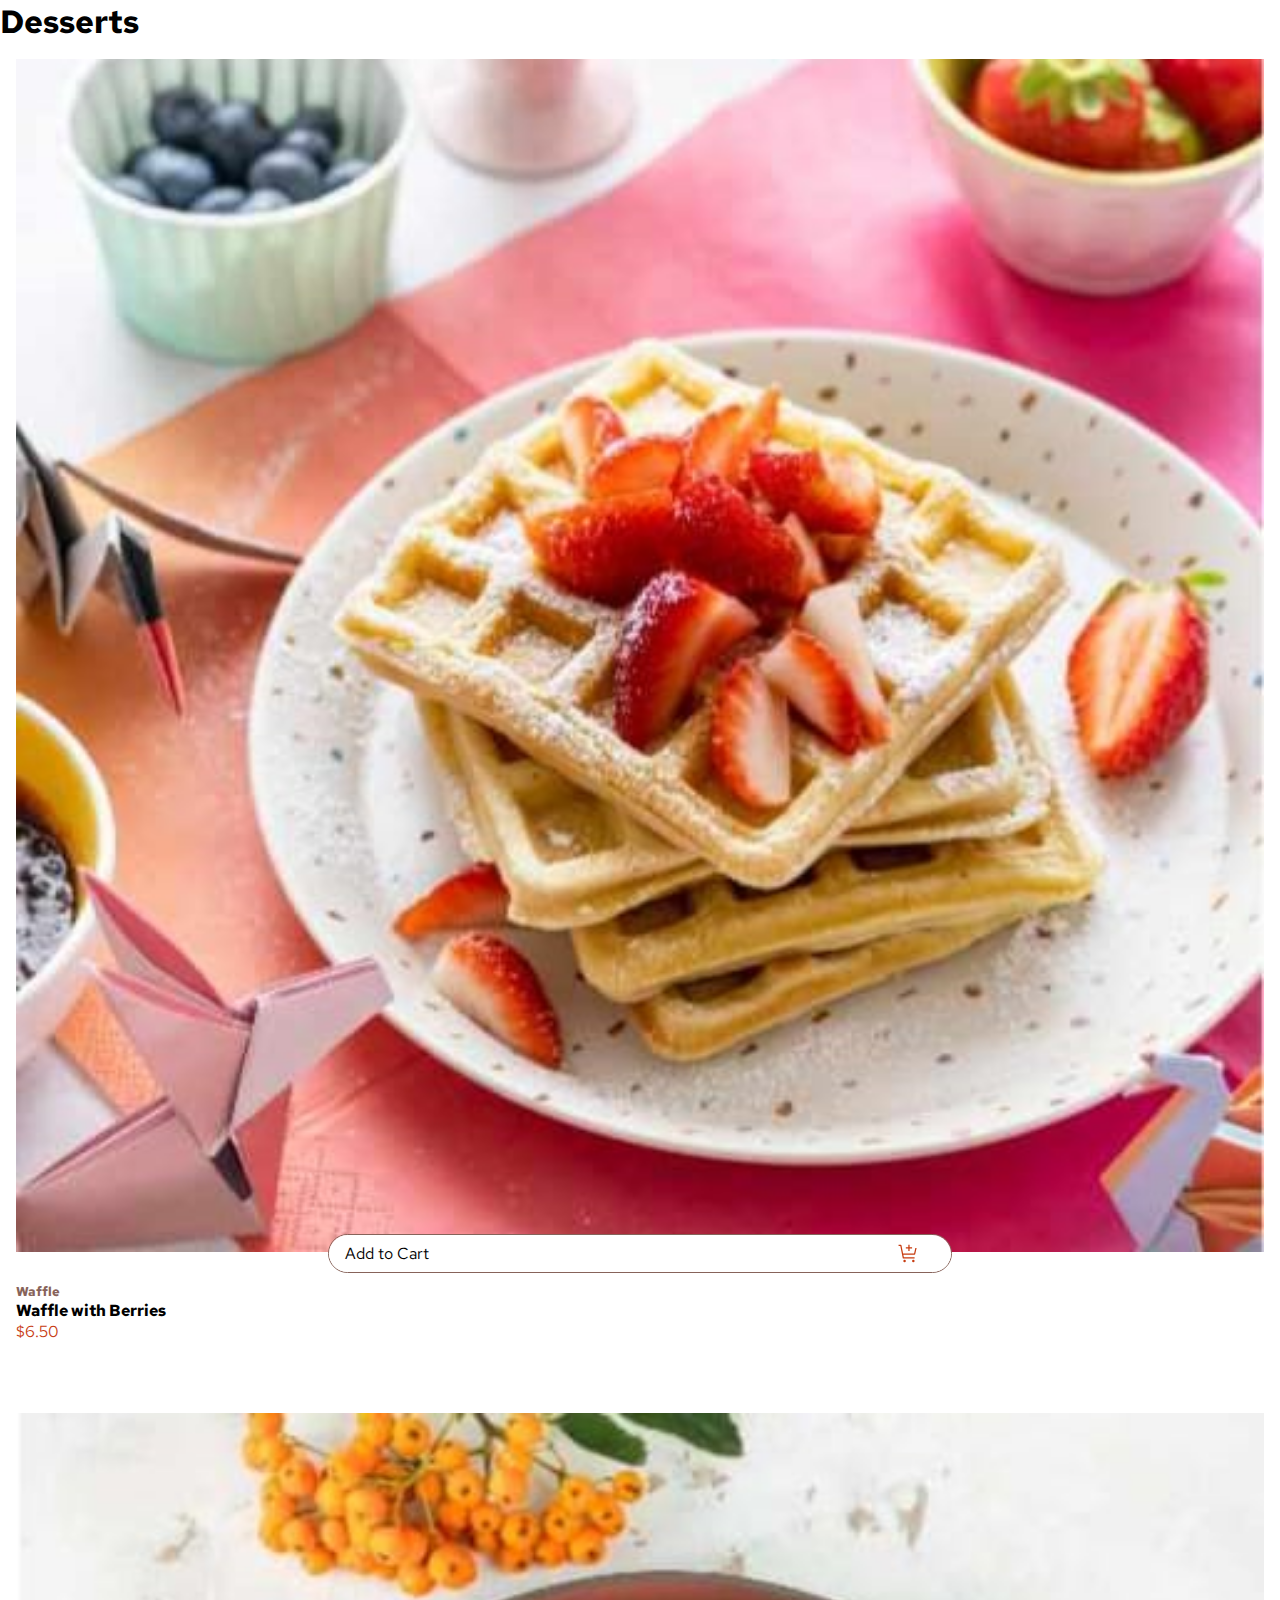
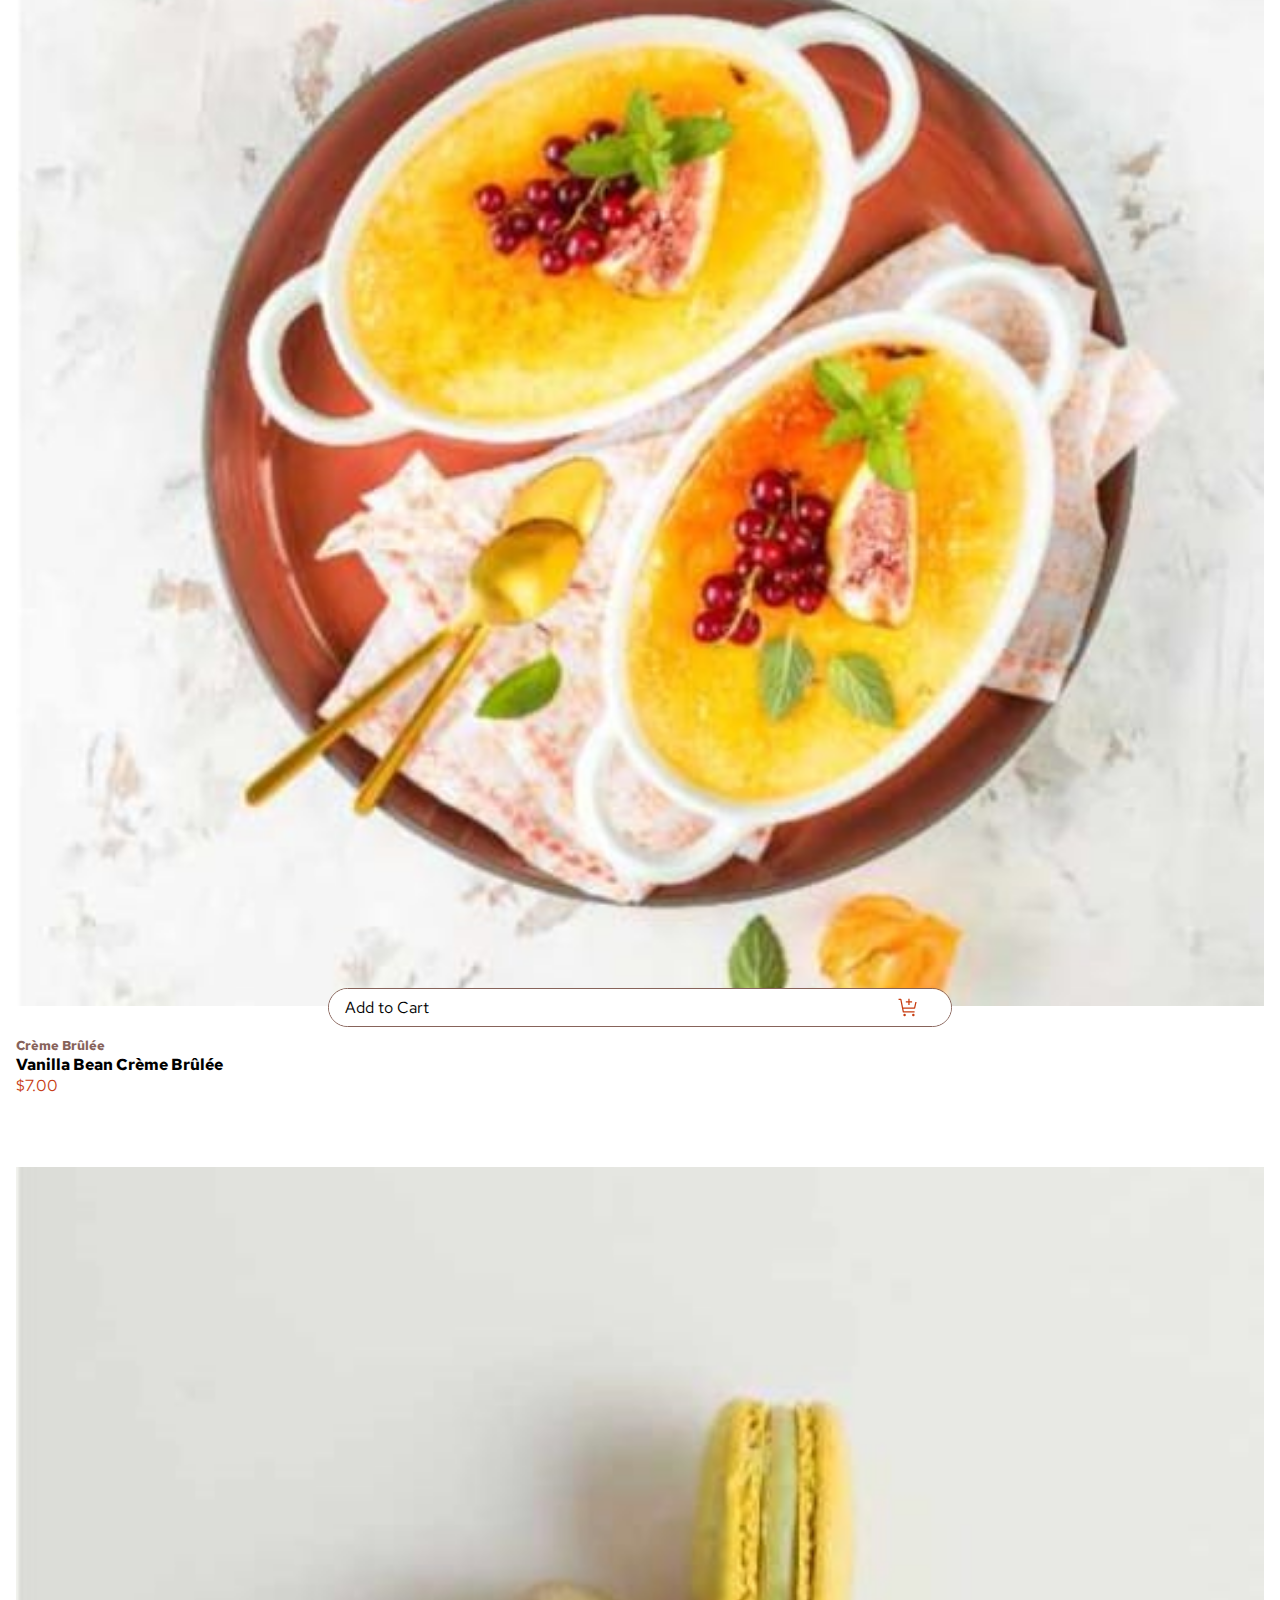
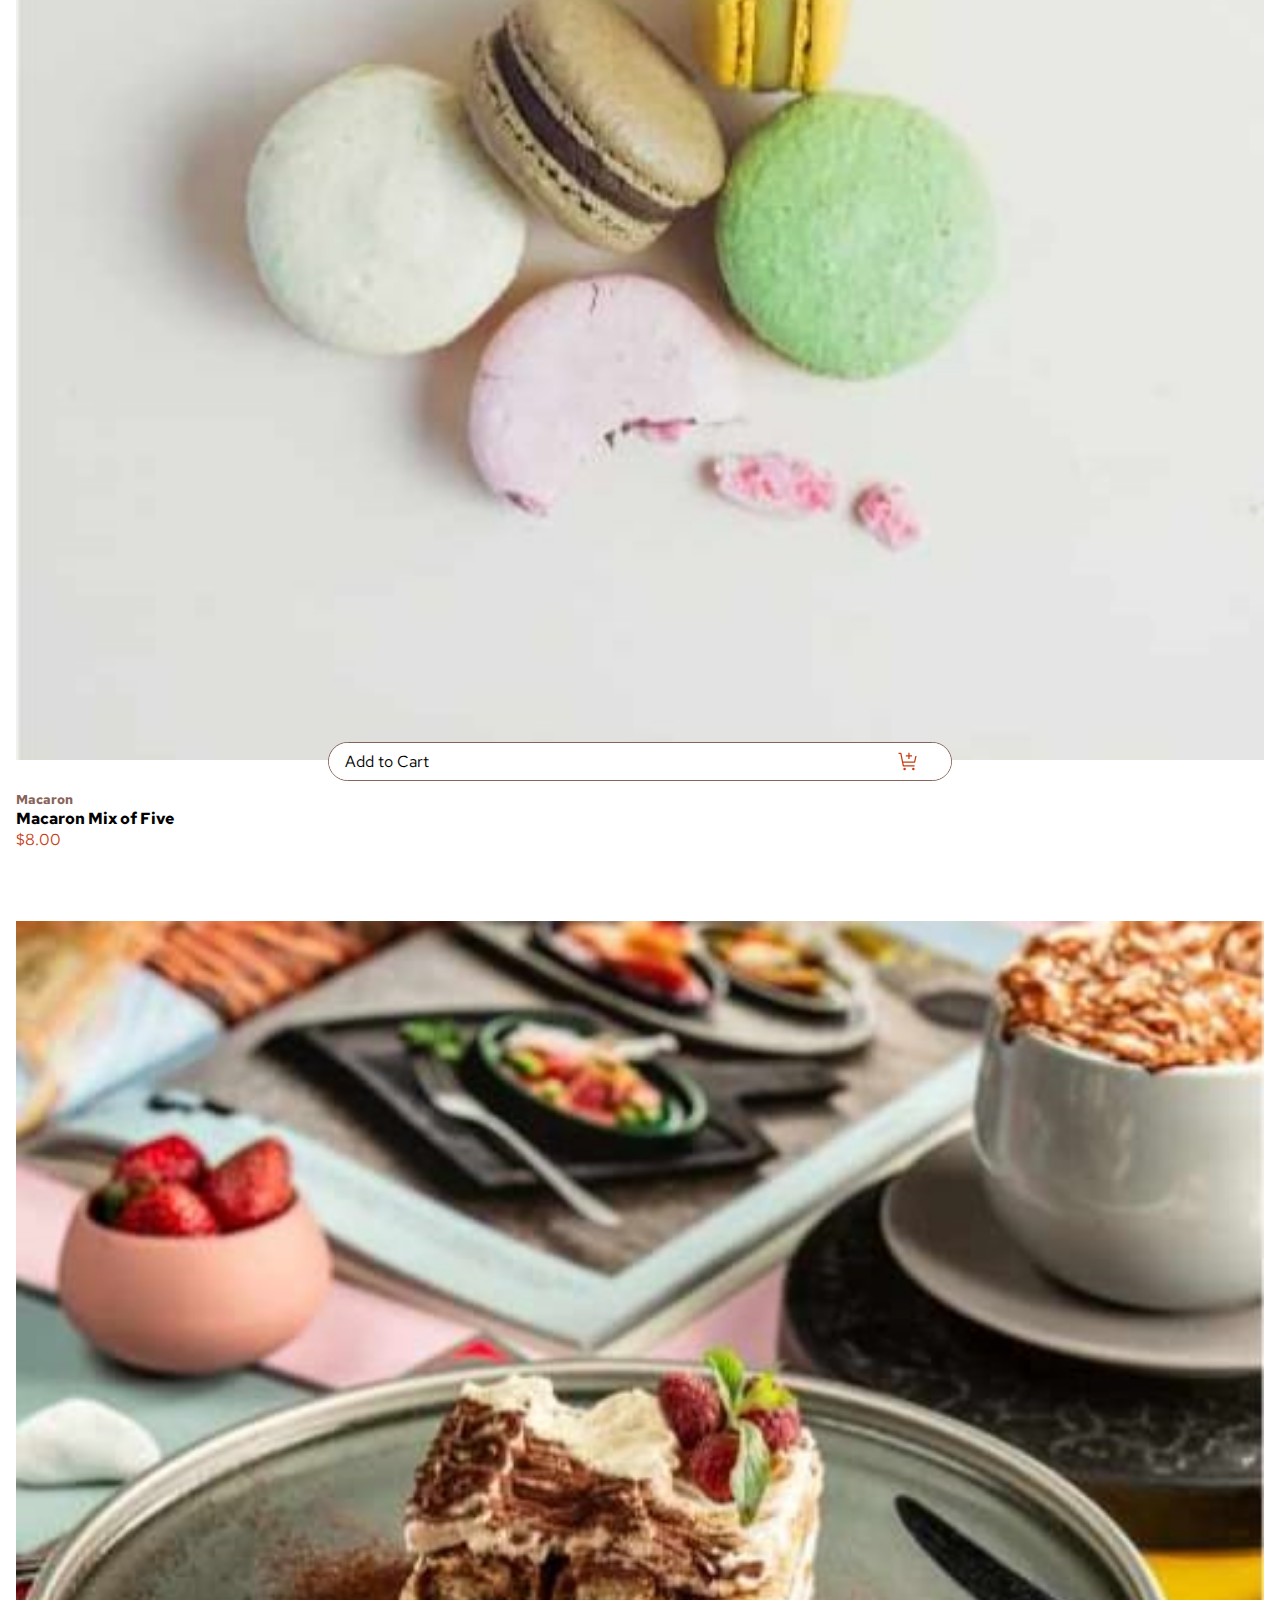
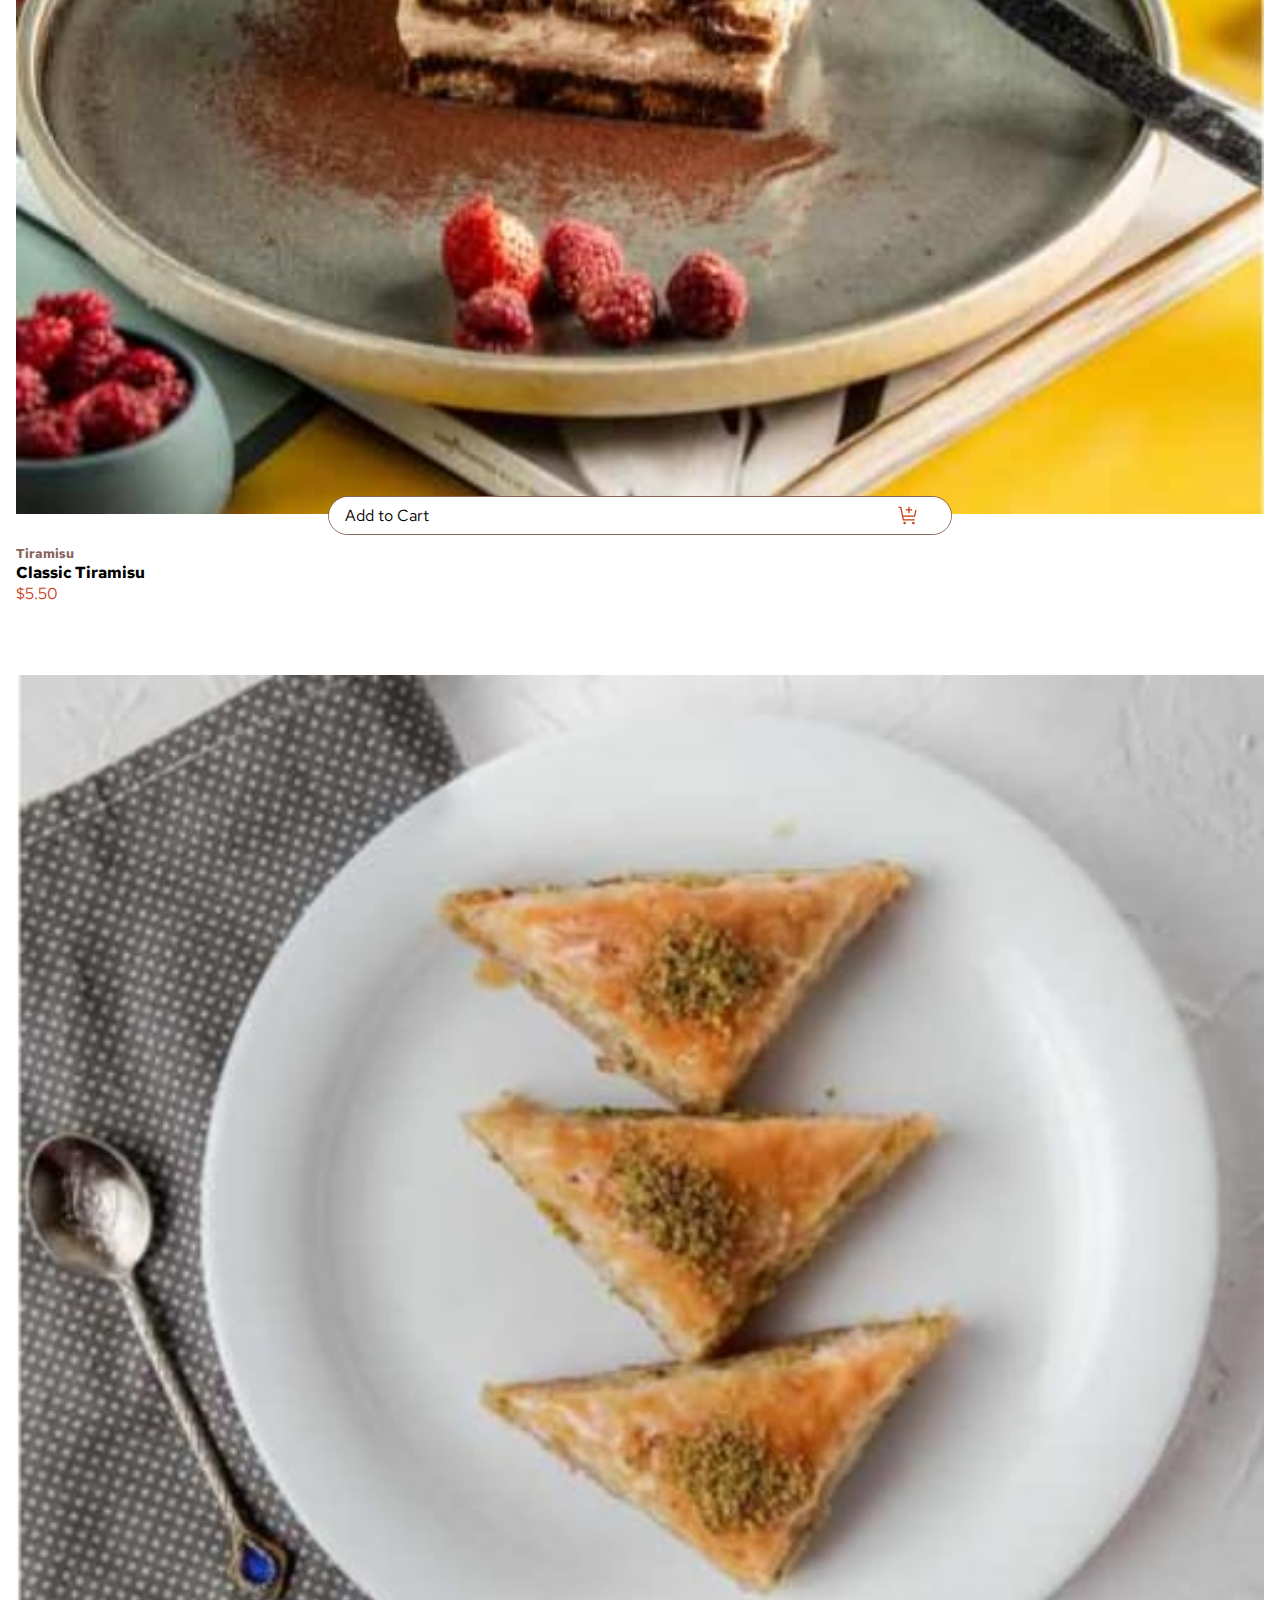
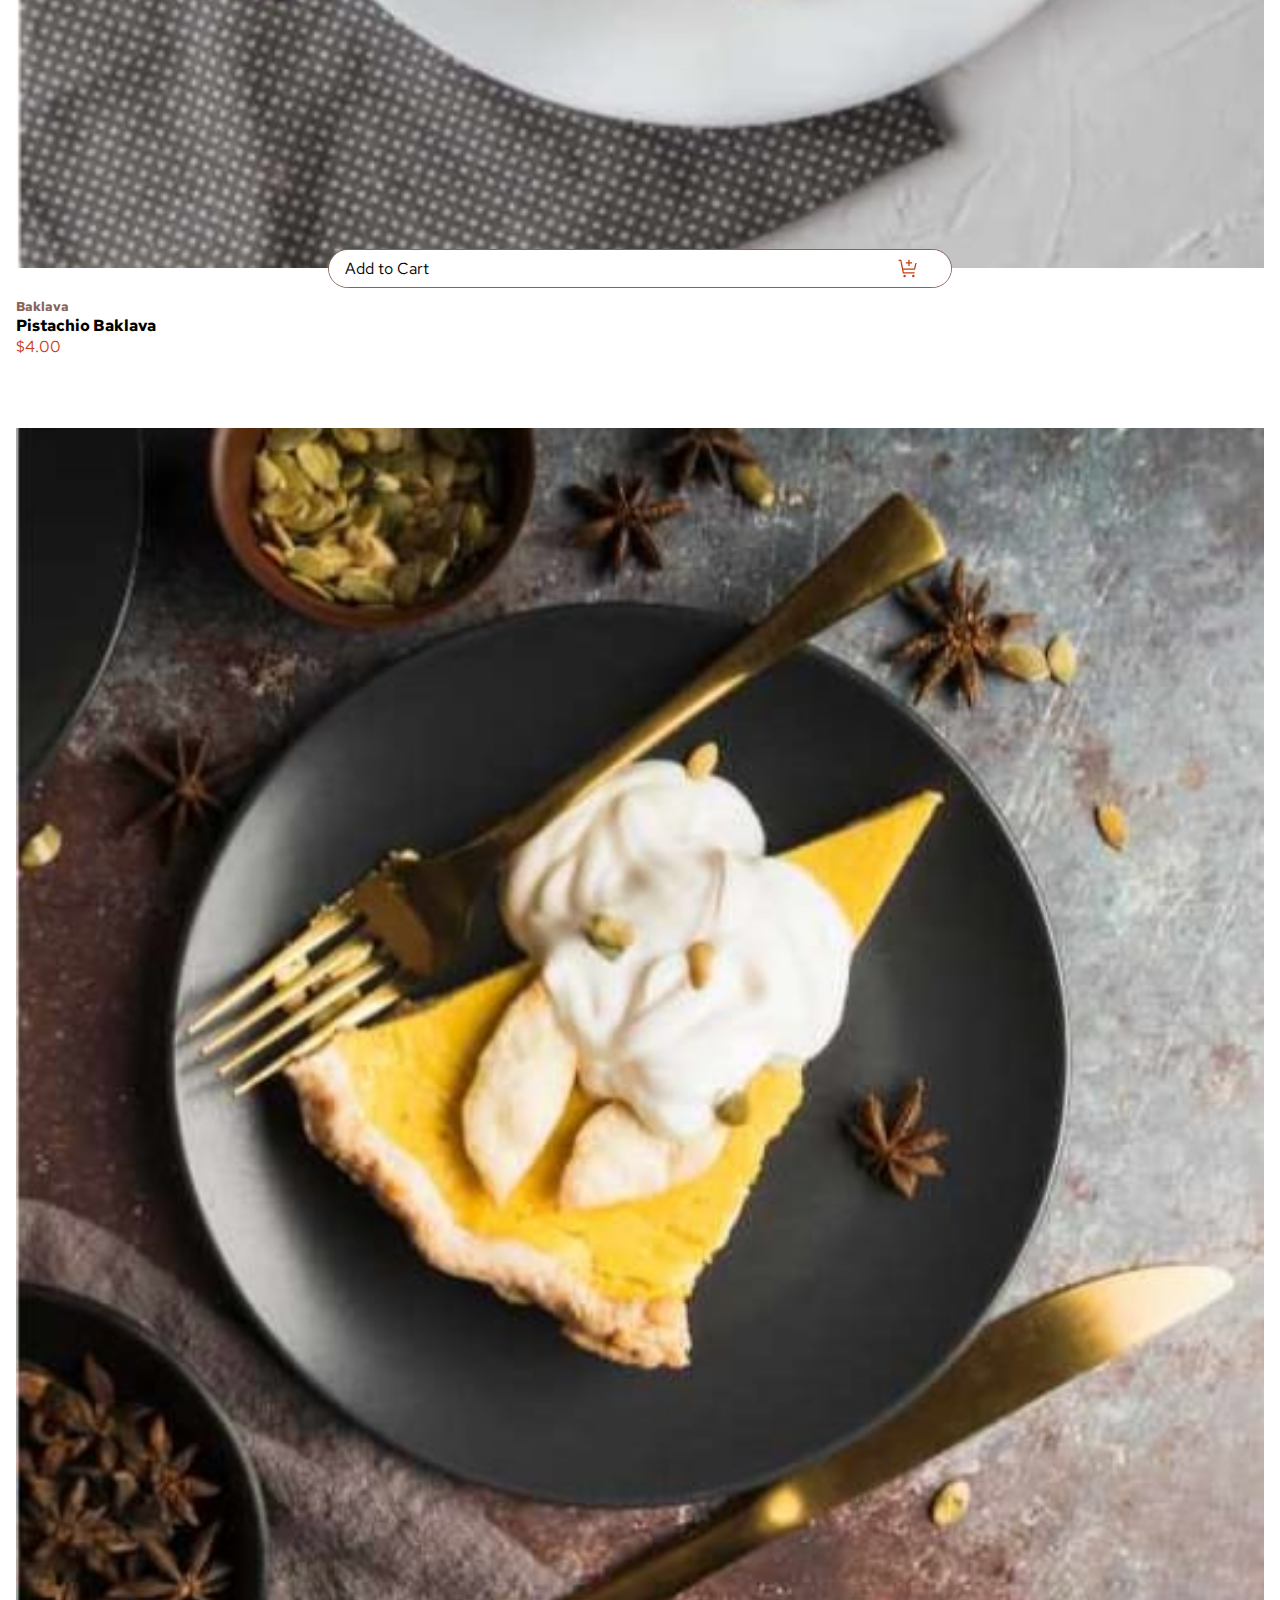
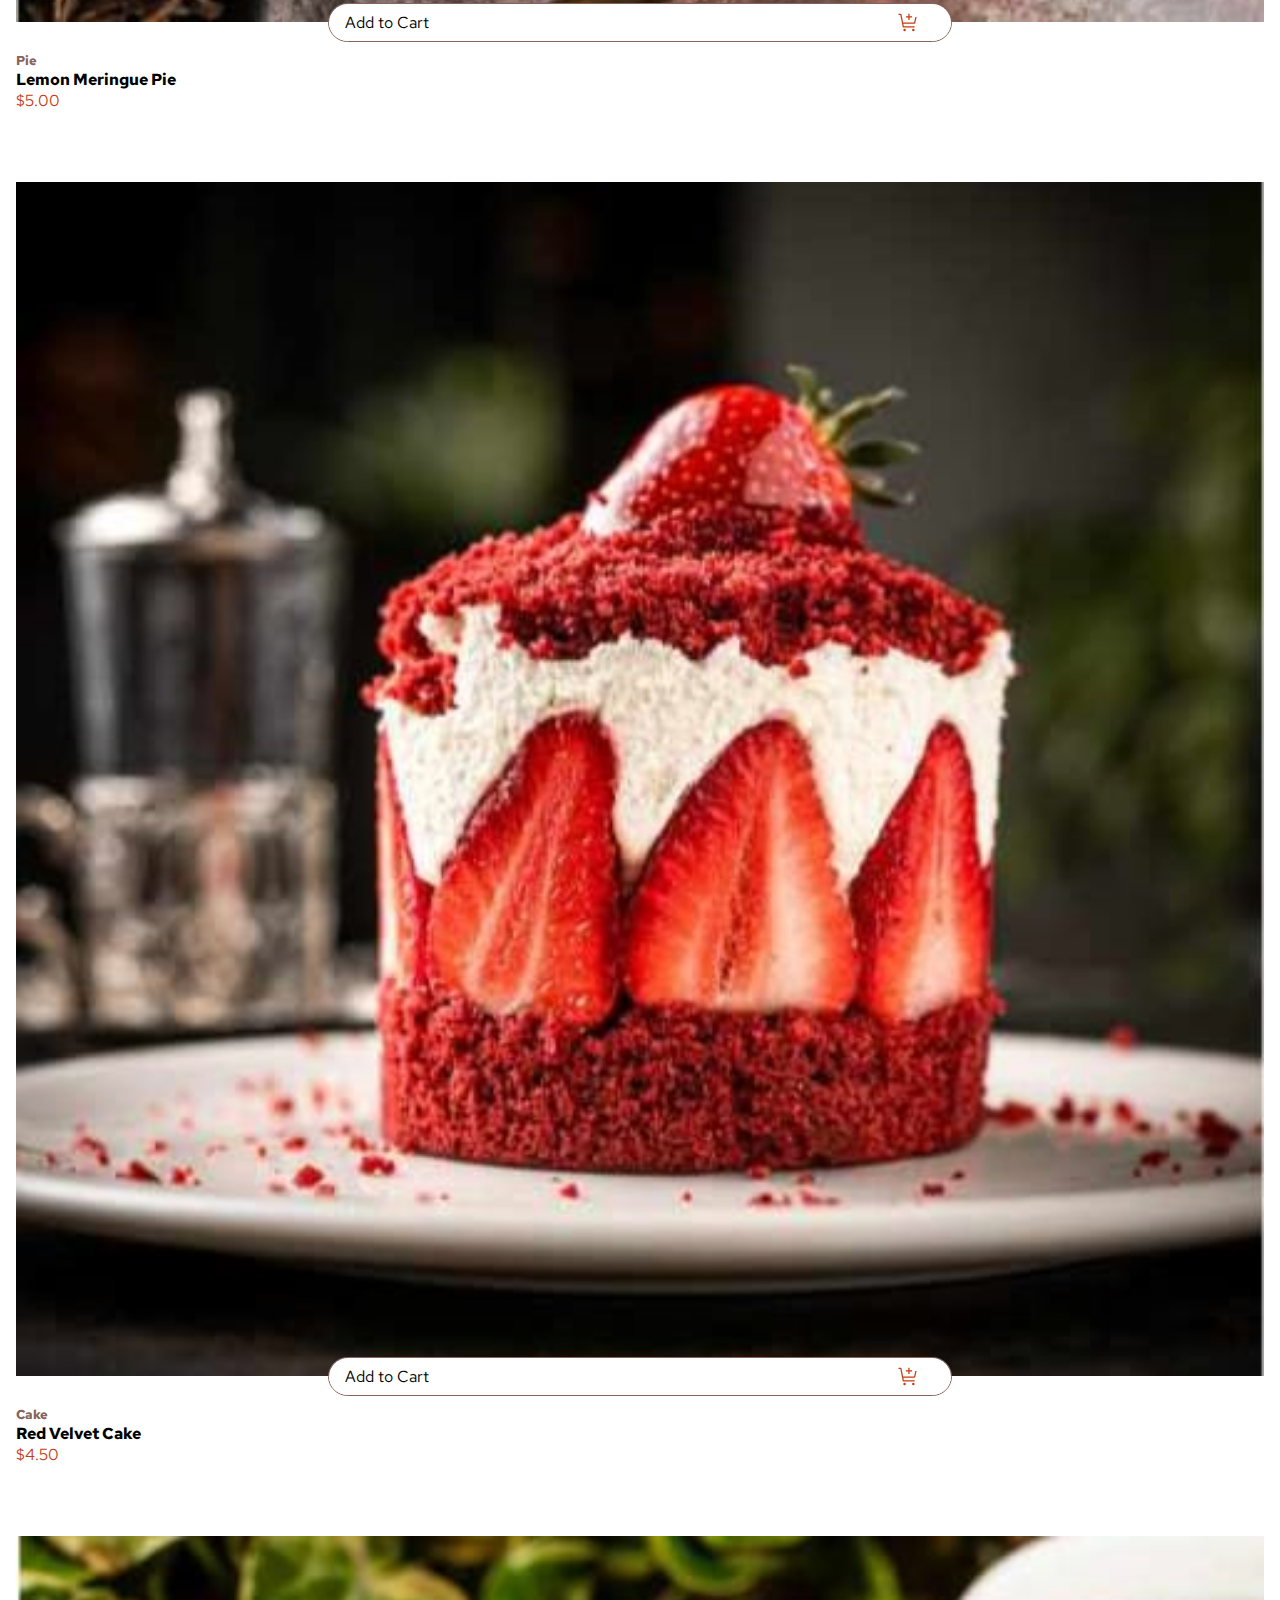
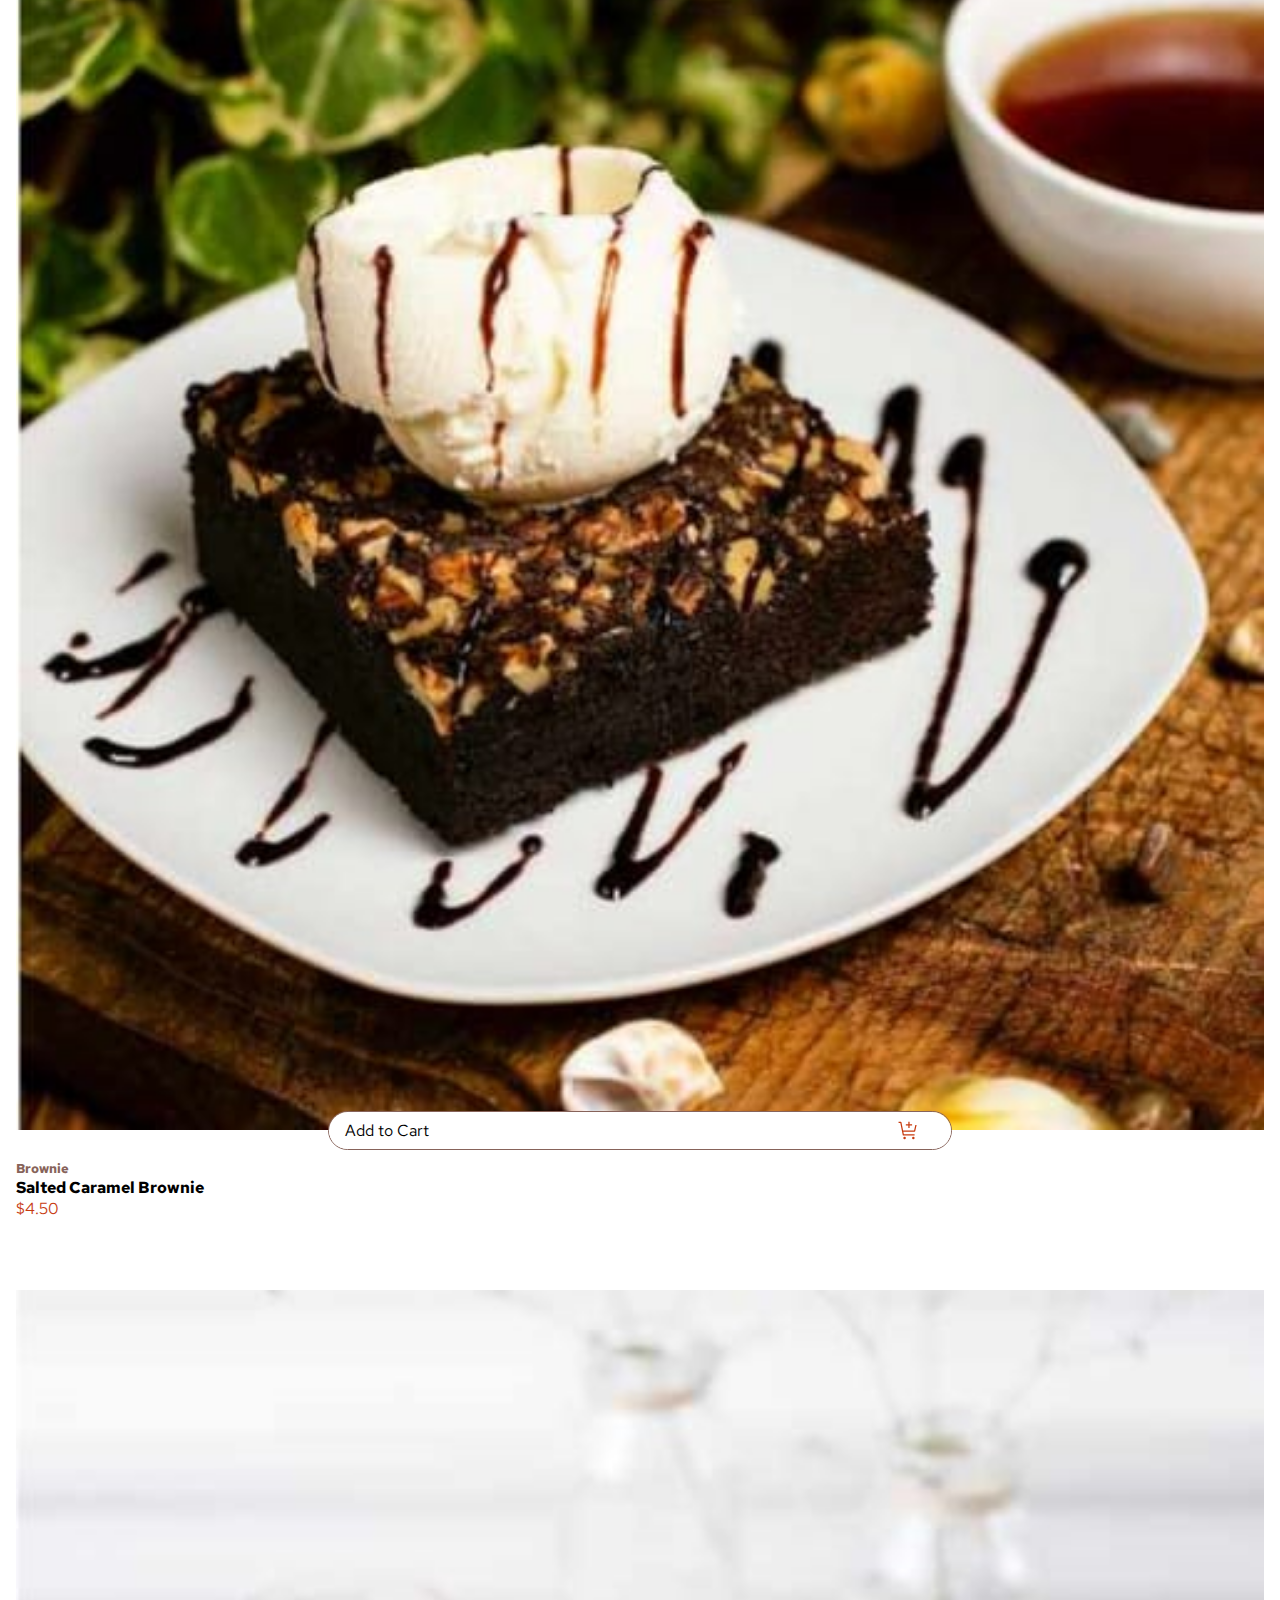
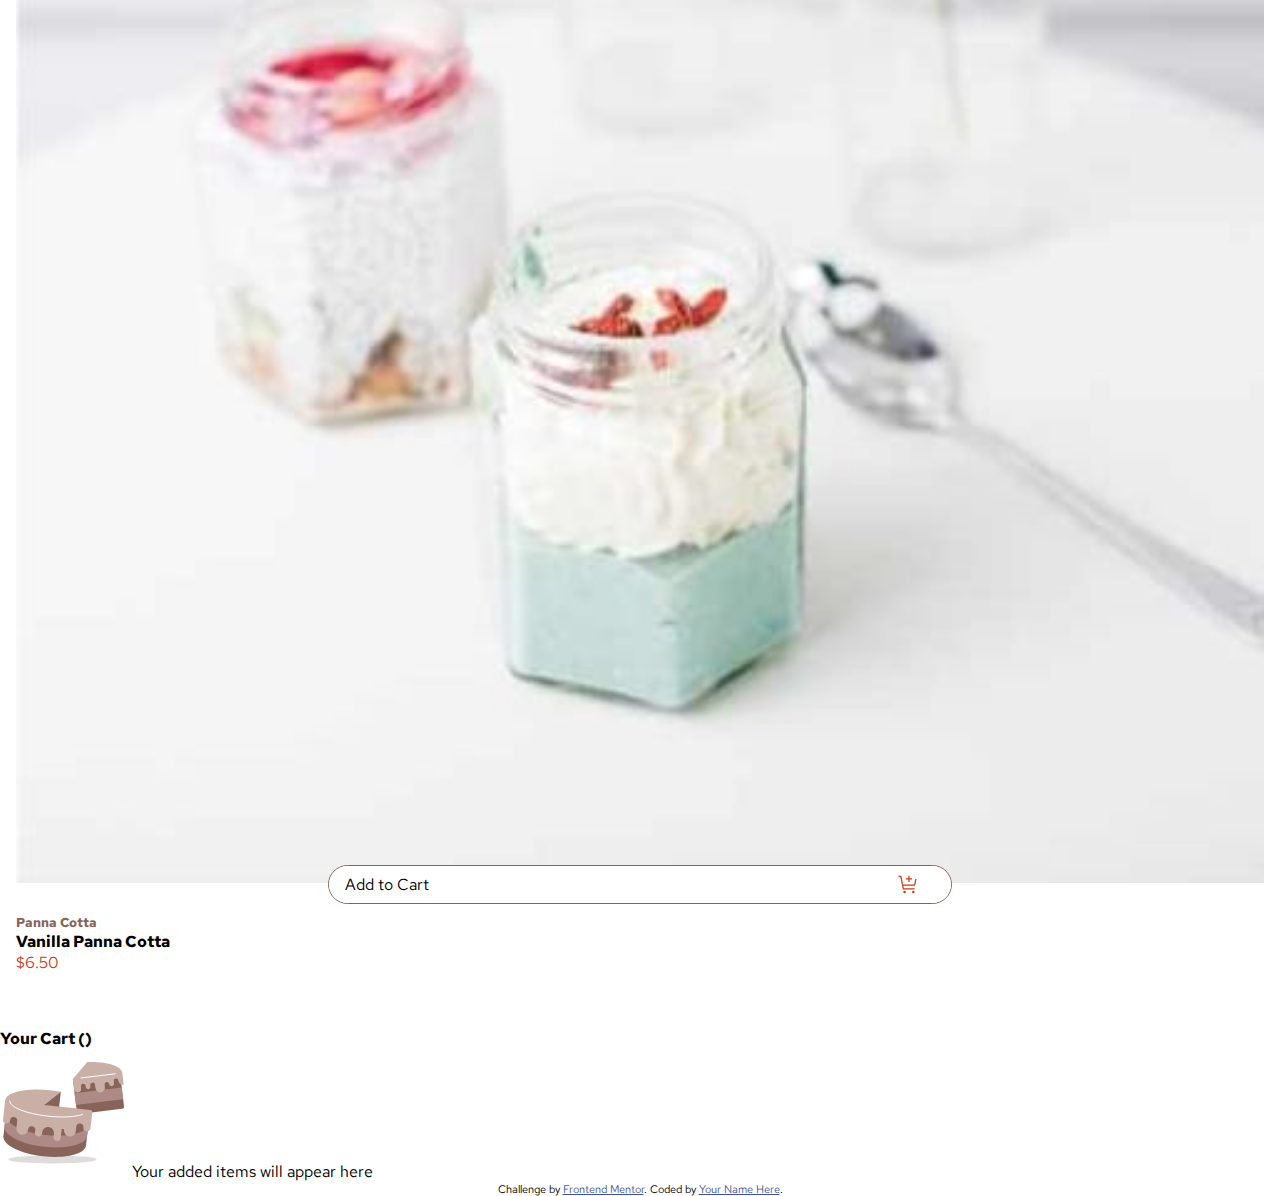
==== index.html @ 51b57d18 "rough mobile design done" ====
<!DOCTYPE html>
<html lang="en">

<head>
  <meta charset="UTF-8">
  <meta name="viewport" content="width=device-width, initial-scale=1.0">
  <!-- displays site properly based on user's device -->

  <link rel="icon" type="image/png" sizes="32x32" href="./assets/images/favicon-32x32.png">

  <title>Frontend Mentor | Product list with cart</title>

  <!-- Feel free to remove these styles or customise in your own stylesheet 👍 -->
  <link rel="stylesheet" href="style.css">
  <style>
    .attribution {
      font-size: 11px;
      text-align: center;
    }

    .attribution a {
      color: hsl(228, 45%, 44%);
    }
  </style>
</head>

<body>
  <h1>
    Desserts
  </h1>
  <main>
    <div id="dessert-menu">
    </div>
    <div id="cart-area">
      <h4 id="cart-summary">
        Your Cart (<span class="quantity"><!-- Quantity --></span>)
      </h4>
      <div class="added-items">
        <img src="./assets/images/illustration-empty-cart.svg"/>
        Your added items will appear here
      </div>  
    </div>
  </main>

  <div class="attribution">
    Challenge by <a href="https://www.frontendmentor.io?ref=challenge">Frontend Mentor</a>.
    Coded by <a href="#">Your Name Here</a>.
  </div>
</body>

<script>
  var desserts;
  initialize();

  const incrementCount = (dessert)=> {
    dessert.count += 1;
    console.log('incrementing' + dessert.name + 'to ' + dessert.count);
    if(dessert.count == 1) {
      dessert.node.button_empty.style.display = 'none';
      dessert.node.button_nonempty.style.display = 'flex';
      dessert.node.photo.style.border = 'solid 1px hsl(14, 86%, 42%)';
      console.log('switch buttons');
    }
    dessert.num.innerText = '' + dessert.count;
  }
  const decrementCount = (dessert)=> {
    dessert.count -= 1;
    console.log('incrementing' + dessert.name + 'to ' + dessert.count);
    if(dessert.count == 0) {
      dessert.node.button_empty.style.display = 'flex';
      dessert.node.button_nonempty.style.display = 'none';
      dessert.node.photo.style.border = 'none';
      console.log('switch buttons');
    }
    dessert.num.innerText = '' + dessert.count;
  }

  const buttonWhenEmpty = (dessert) => {
    const box = document.createElement('div');
    box.classList.add('button-empty-container')
    let icon = document.createElement('img');
    icon.classList.add('empty-icon');
    icon.src = './assets/images/icon-add-to-cart.svg';
    icon.addEventListener('click', (e)=> { incrementCount(dessert)});
    box.appendChild(document.createTextNode('Add to Cart'));
    box.appendChild(icon);
    return box;
  }
  const buttonWhenNotEmpty = (dessert) => {
    const box = document.createElement('div');
    box.classList.add('button-nonempty-container')
    let icon = document.createElement('img');
    icon.src = './assets/images/icon-increment-quantity.svg';
    icon.classList.add('increment-icon');
    icon.addEventListener('click', (e)=> { incrementCount(dessert)});
    box.appendChild(icon);

    let num = document.createElement('span');     
    num.classList.add('count-num');
    num.appendChild(document.createTextNode('' + dessert.count));
    box.appendChild(num);
    dessert.num = num; //I am not sure if I want to do this way for updating the count

    let icon2 = document.createElement('img');
    icon2.src = './assets/images/icon-decrement-quantity.svg';
    icon2.classList.add('decrement-icon');
    icon2.addEventListener('click', (e)=> { decrementCount(dessert)});
    box.appendChild(icon2);
    return box;
  }

  // const handleAddButton = (dessert) => {
  //   const button = dessert.button;
  //   if(dessert.count == 0) {
  //     button.classList.add('add-to-cart');
  //     let icon = document.createElement('img');
  //     icon.classList.add('empty-icon');
  //     icon.src = './assets/images/icon-add-to-cart.svg';
  //     icon.addEventListener('click', (e)=> { incrementCount(dessert)});
  //     button.appendChild(document.createTextNode('Add to Cart'));
  //     button.appendChild(icon);
  //   } else {
  //     button.classList.add('update-cart');
  //     let icon = document.createElement('img');
  //     icon.src = './assets/images/icon-increment-quantity.svg';
  //     icon.classList.add('increment-icon');
  //     icon.addEventListener('click', (e)=> { incrementCount(dessert)});
  //     button.appendChild(icon);

  //     let num = document.createElement('span');     
  //     num.classList.add('count-num');
  //     num.appendChild(document.createTextNode('' + dessert.count));
  //     button.appendChild(num);

  //     let icon2 = document.createElement('img');
  //     icon2.src = './assets/images/icon-decrement-quantity.svg';
  //     icon2.classList.add('decrement-icon');
  //     icon2.addEventListener('click', (e)=> { decrementCount(dessert)});
  //     button.appendChild(icon2);
  //   }
  //   return button;
  // }

  async function initialize() {
    desserts = await getData();
    console.log(desserts);
    for(let dessert of desserts) {
      dessert.count = 0;
    }
    let main = document.getElementById('dessert-menu');
    for(let dessert of desserts) {
      let item = document.createElement('div');
      item.classList.add('dessert-item');
      //add photo
      let photo = document.createElement('div');
      photo.classList.add('dessert-photo');
      let img = document.createElement('img');
      //add thumb nail photo based on the screen size
      if(window.innerWidth <= 450) img.src = dessert.image.mobile;
      else if(window.innerWidth < 1024) img.src = dessert.image.tablet;
      else img.src = dessert.image.desktop;
      photo.appendChild(img);
      item.appendChild(photo);

      //add category
      let category = document.createElement('h3');
      category.classList.add('dessert-category');
      category.appendChild(document.createTextNode(dessert.category));
      item.appendChild(category);
      //add name 
      let name = document.createElement('h2');
      name.appendChild(document.createTextNode(dessert.name));
      name.classList.add('dessert-name');
      item.appendChild(name);
      //add price
      let price = document.createElement('div');
      price.classList.add('dessert-price');
      price.appendChild(document.createTextNode('$' + parseFloat(dessert.price).toFixed(2)));
      item.appendChild(price);
      //add button
      // let add = document.createElement('div');
      // add.classList.add('add-to-cart');
      // let icon = document.createElement('img');
      // icon.src = './assets/images/icon-add-to-cart.svg';
      // add.appendChild(icon);
      // add.addEventListener('click', (e)=> {
      //   //get the name of the dessert
      //   console.log('onclick listener: ', e);
      //     const parent = e.srcElement.parentNode;
      //     if (parent) {
      //       const children = Array.from(parent.children);
      //       children.forEach(elm => {
      //         for (const className of elm.classList) {
      //           if(className == 'dessert-name') {
      //             console.log(elm);
      //           }
      //         }              
      //         });
      //     }
      //   });

      // add.appendChild(document.createTextNode('Add to Cart'));
      
      let box = document.createElement('div');
      box.classList.add('cart-updator');
      let button1 = buttonWhenEmpty(dessert);
      let button2 = buttonWhenNotEmpty(dessert);
      button1.style.display = 'flex';
      button2.style.display = 'none';
      box.appendChild(button1);
      box.appendChild(button2);
      item.appendChild(box);

      main.appendChild(item);
      //add DOM elements to facilitate visual update
      dessert.node = { button_empty: button1, button_nonempty: button2, box: box, photo: img};
    }
  }

  async function getData() {
    const res = await fetch('./data.json');
    const data = await res.json();

    return data;
  }
</script>

</html>
---- style.css ----
@font-face {
    font-family: RedHatText;
    src: url("./assets/fonts/RedHatText-VariableFont_wght.ttf");
}

@font-face {
    font-family: RedHatTextItalic;
    src: url("./assets/fonts/RedHatText-Italic-VariableFont_wght.ttf");
}

:root {
    box-sizing: border-box;
    font-size: 16px;
}

*,
::before,
::after {
    box-sizing: inherit;
    margin: 0;
    padding: 0;
}

body {
    font-family: RedHatText;
}

main {
    display: flex;
    flex-direction: column;
}

#dessert-menu {
    flex: 1;
}
#cart-area {
    flex: 1;
}
.dessert-item {
    padding: 1em;
}
.dessert-name {
    font-size: 1em; 
}
.dessert-category {
    margin-top: 2em;
    font-size: 0.8em;
    color: hsl(12, 20%, 44%); 
}
.dessert-price {
    color: hsl(14, 86%, 42%);
    font-size: 1em;
}

.dessert-photo img {
    width: 100%;
}
.cart-updator {
    width: 50%;
    margin: auto;
    position: relative;
    text-align: center;
    border: solid 1px hsl(12, 20%, 44%);
    border-radius: 1.25em;
    top: -6.75em;
    overflow: hidden
}
.button-empty-container, .button-nonempty-container {
    width: 100%;
    padding: 0.5em 1em;
    display: flex;
    justify-content: space-between;
}
.button-empty-container {
    background-color: white;
}
.button-empty-container img {
    vertical-align: middle;
    padding-right: 1em;
}
.button-nonempty-container {
    background-color: hsl(14, 86%, 42%);
}
.button-nonempty-container img {
    vertical-align: middle;
    padding-right: 1em;
}
.count-num {
    color: white;
}
/* .add-to-cart {
    width: 50%;
    margin: auto;
    position: relative;
    text-align: center;
    padding: 0.5em 1em;
    border: solid 1px hsl(12, 20%, 44%);
    border-radius: 1.25em;
    top: -6.75em;
}
.add-to-cart img {
    vertical-align: middle;
    padding-right: 1em;
} */

.update-cart {
    color: white;
    width: 50%;
    margin: auto;
    position: relative;
    text-align: center;
    padding: 0.5em 1em;
    border: solid 1px hsl(12, 20%, 44%);
    border-radius: 1.25em;
    top: -6.75em;
    background-color: hsl(14, 86%, 42%);
}
.update-cart img {
    vertical-align: middle;
    padding-right: 1em;
    width: 1em;
    height: 1em;
}

.cart-area {
    align-self: center;
}
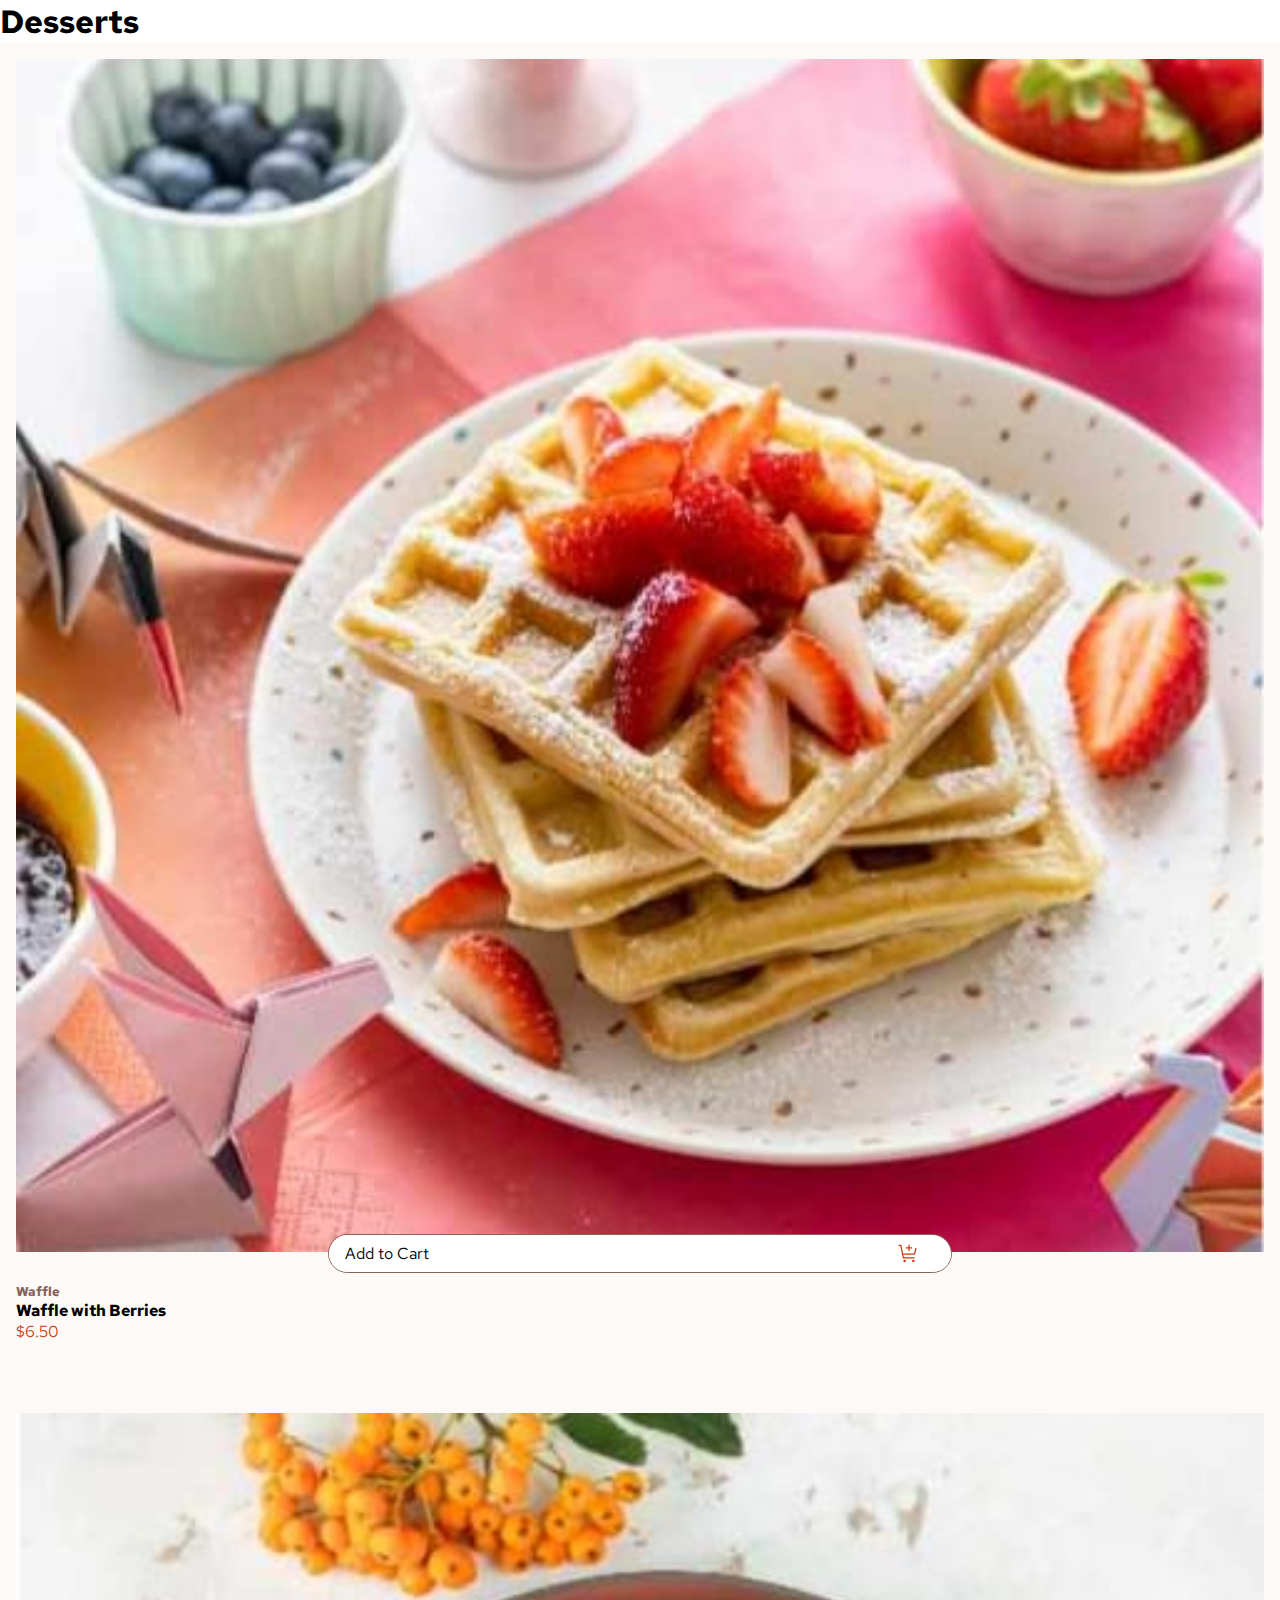
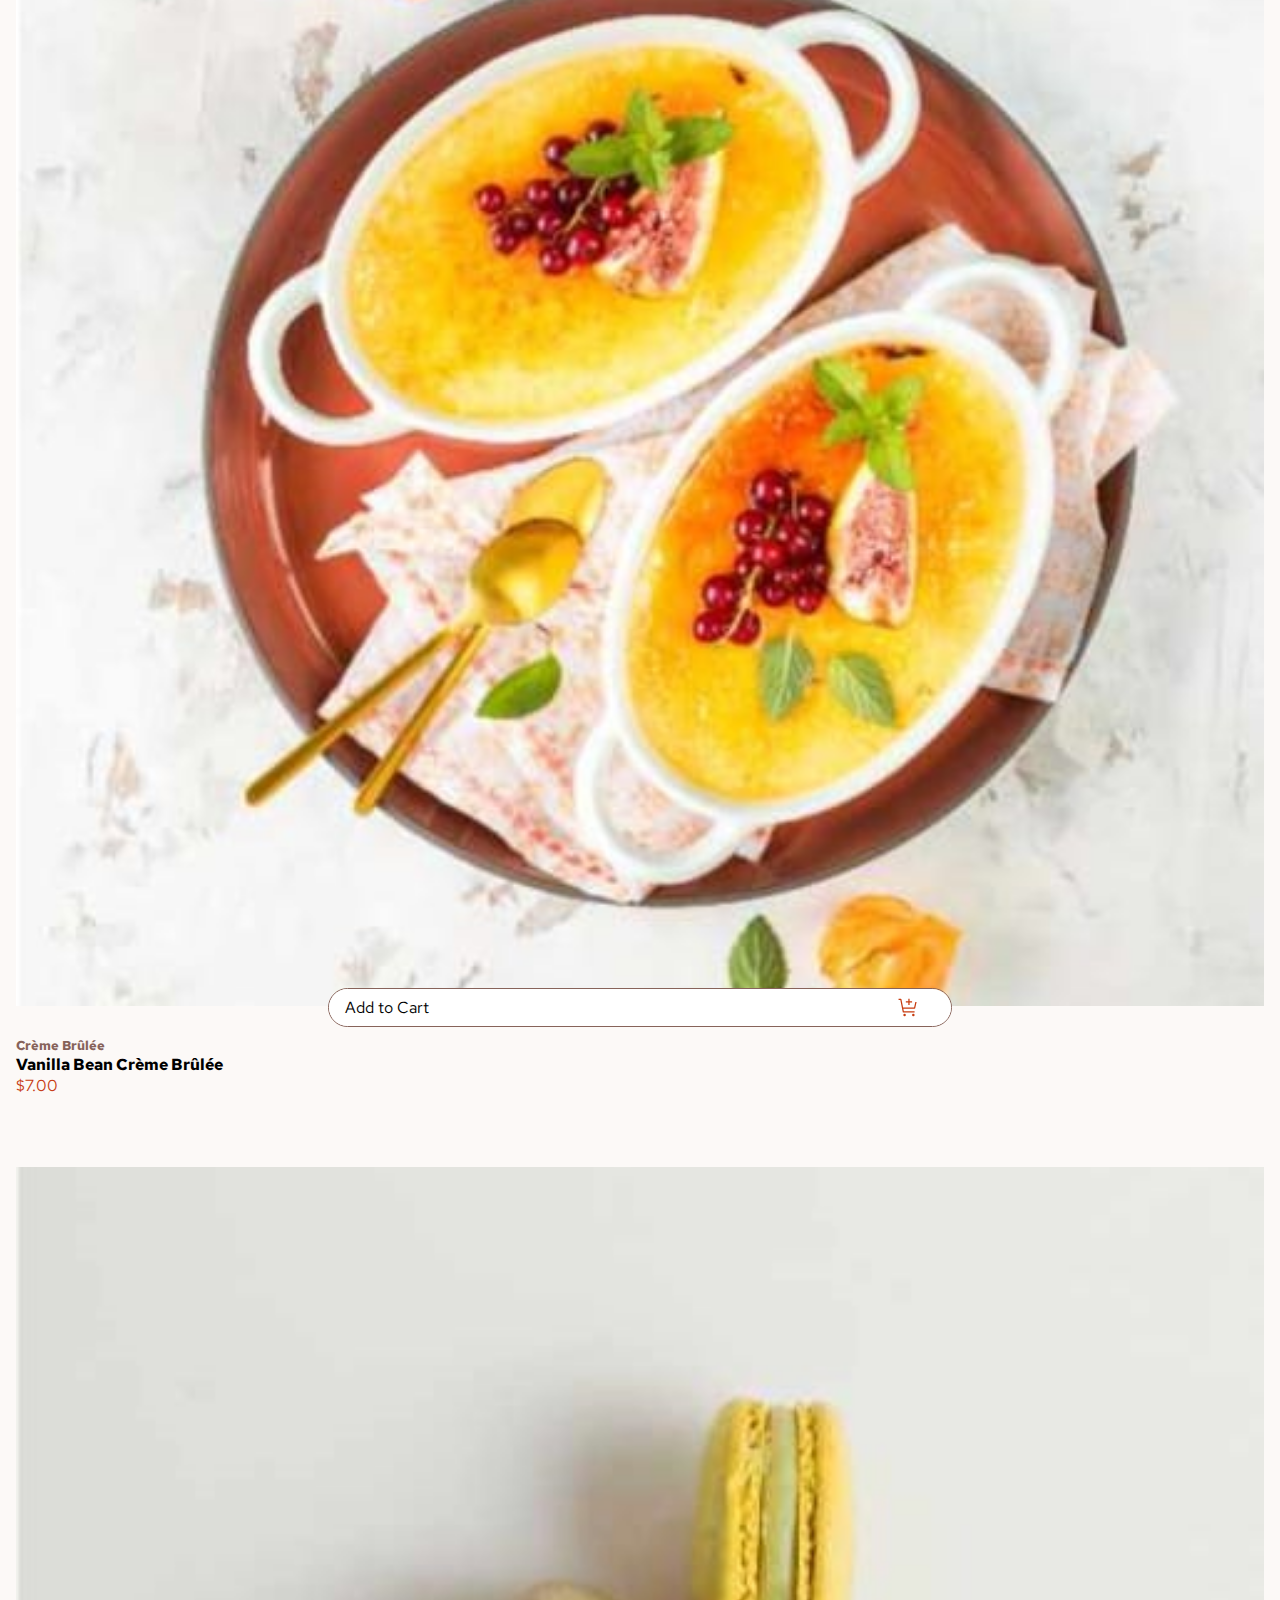
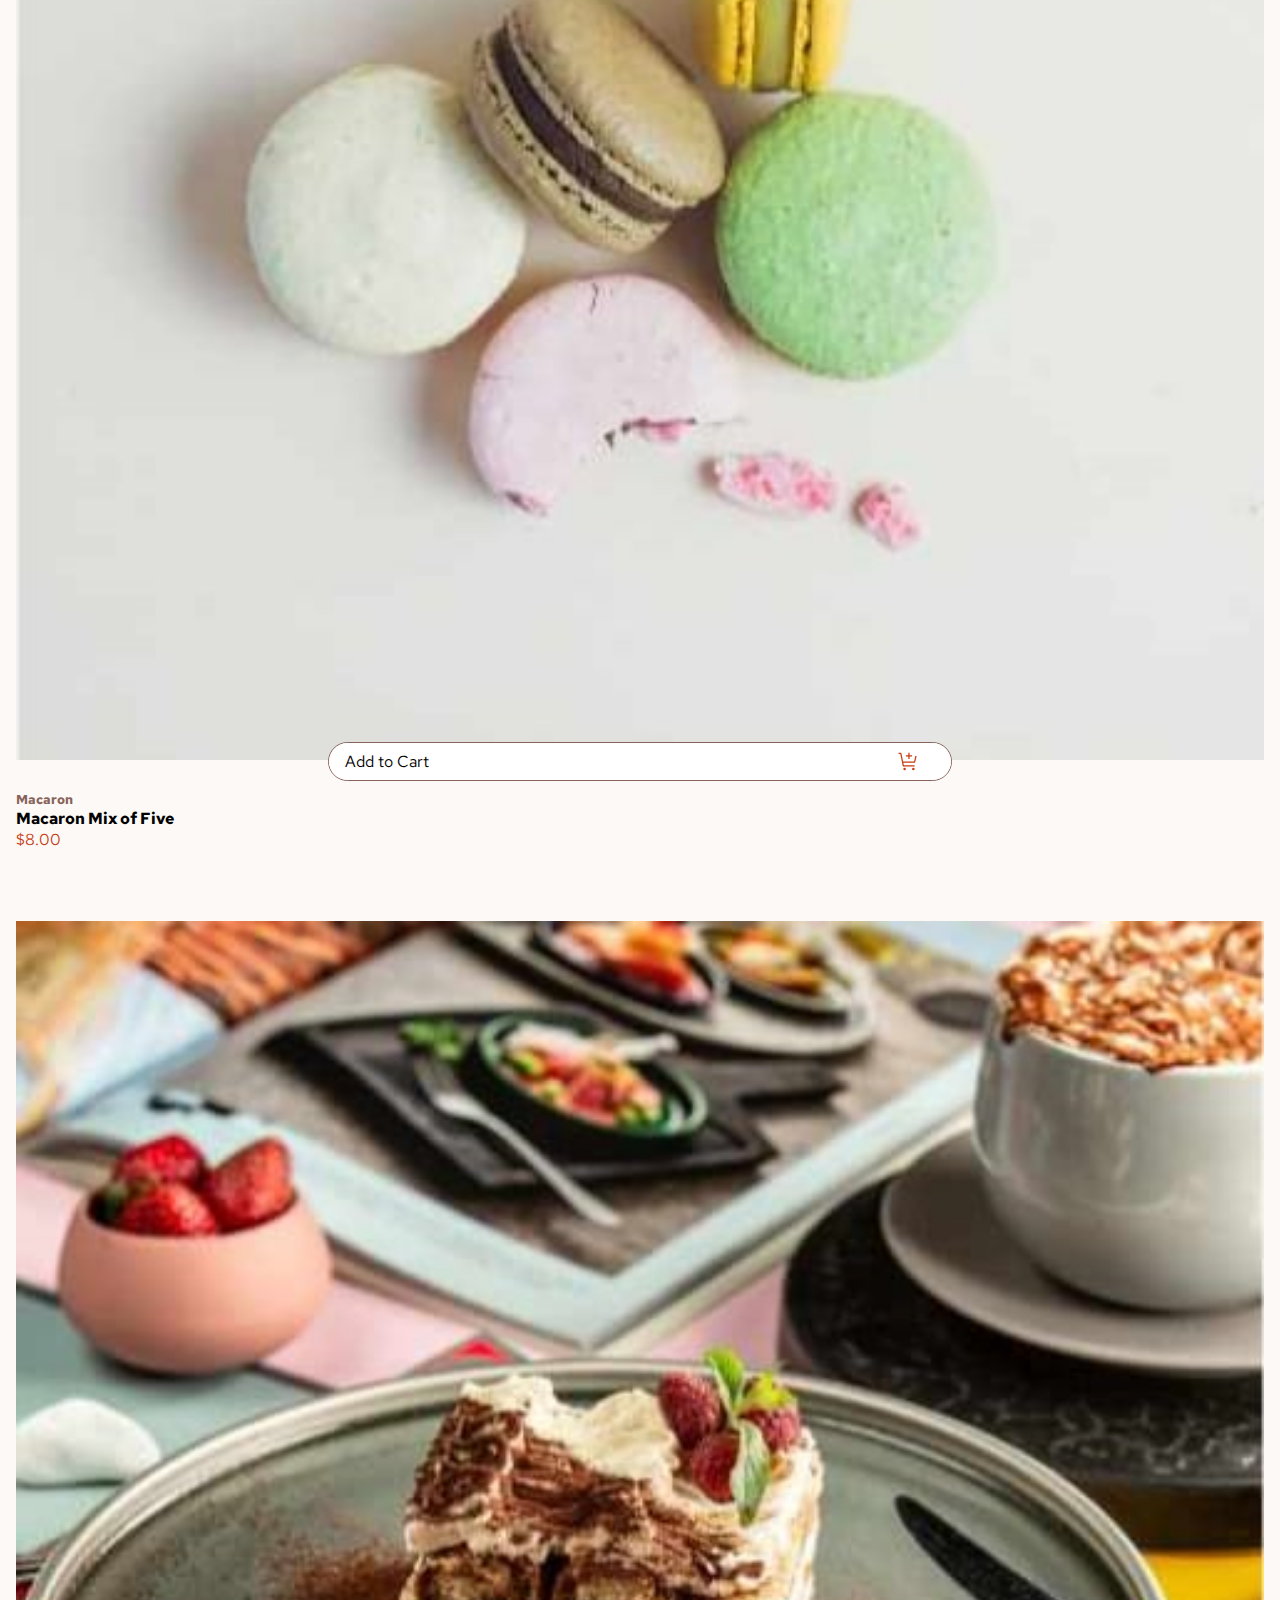
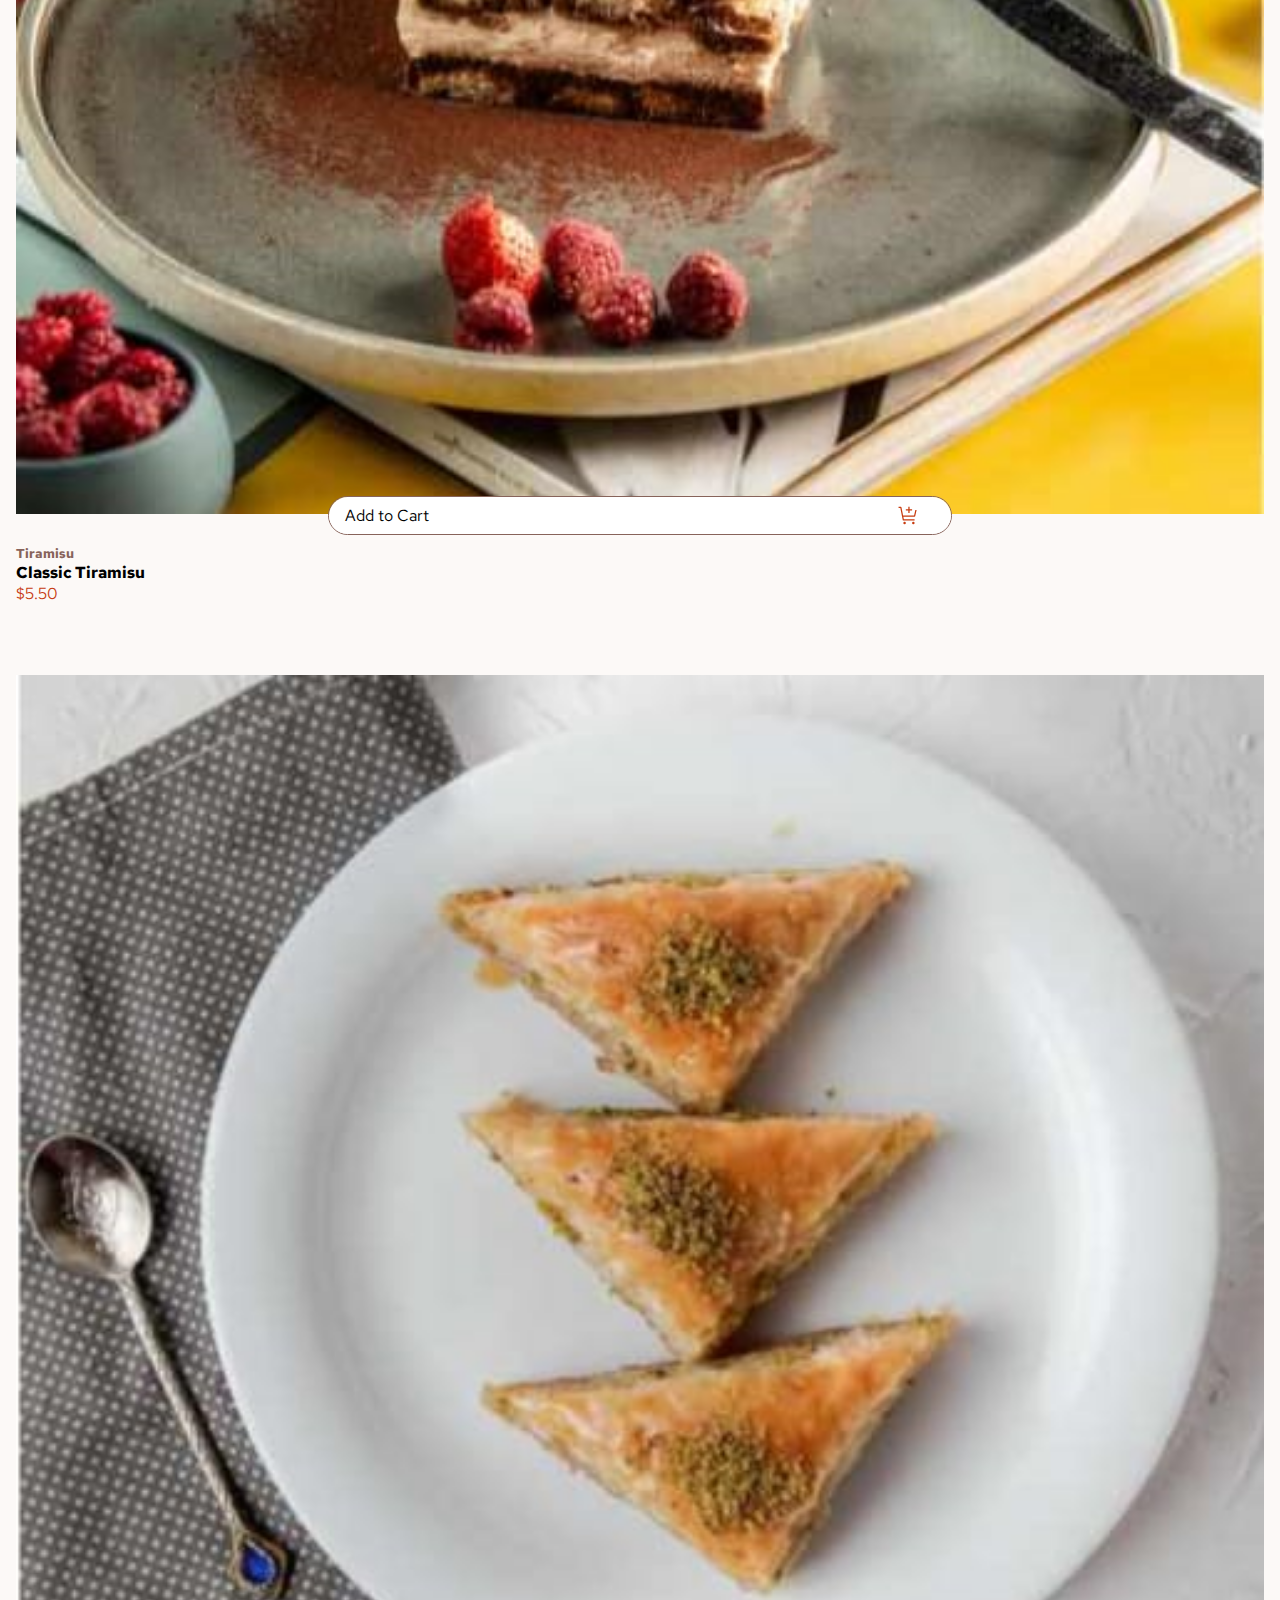
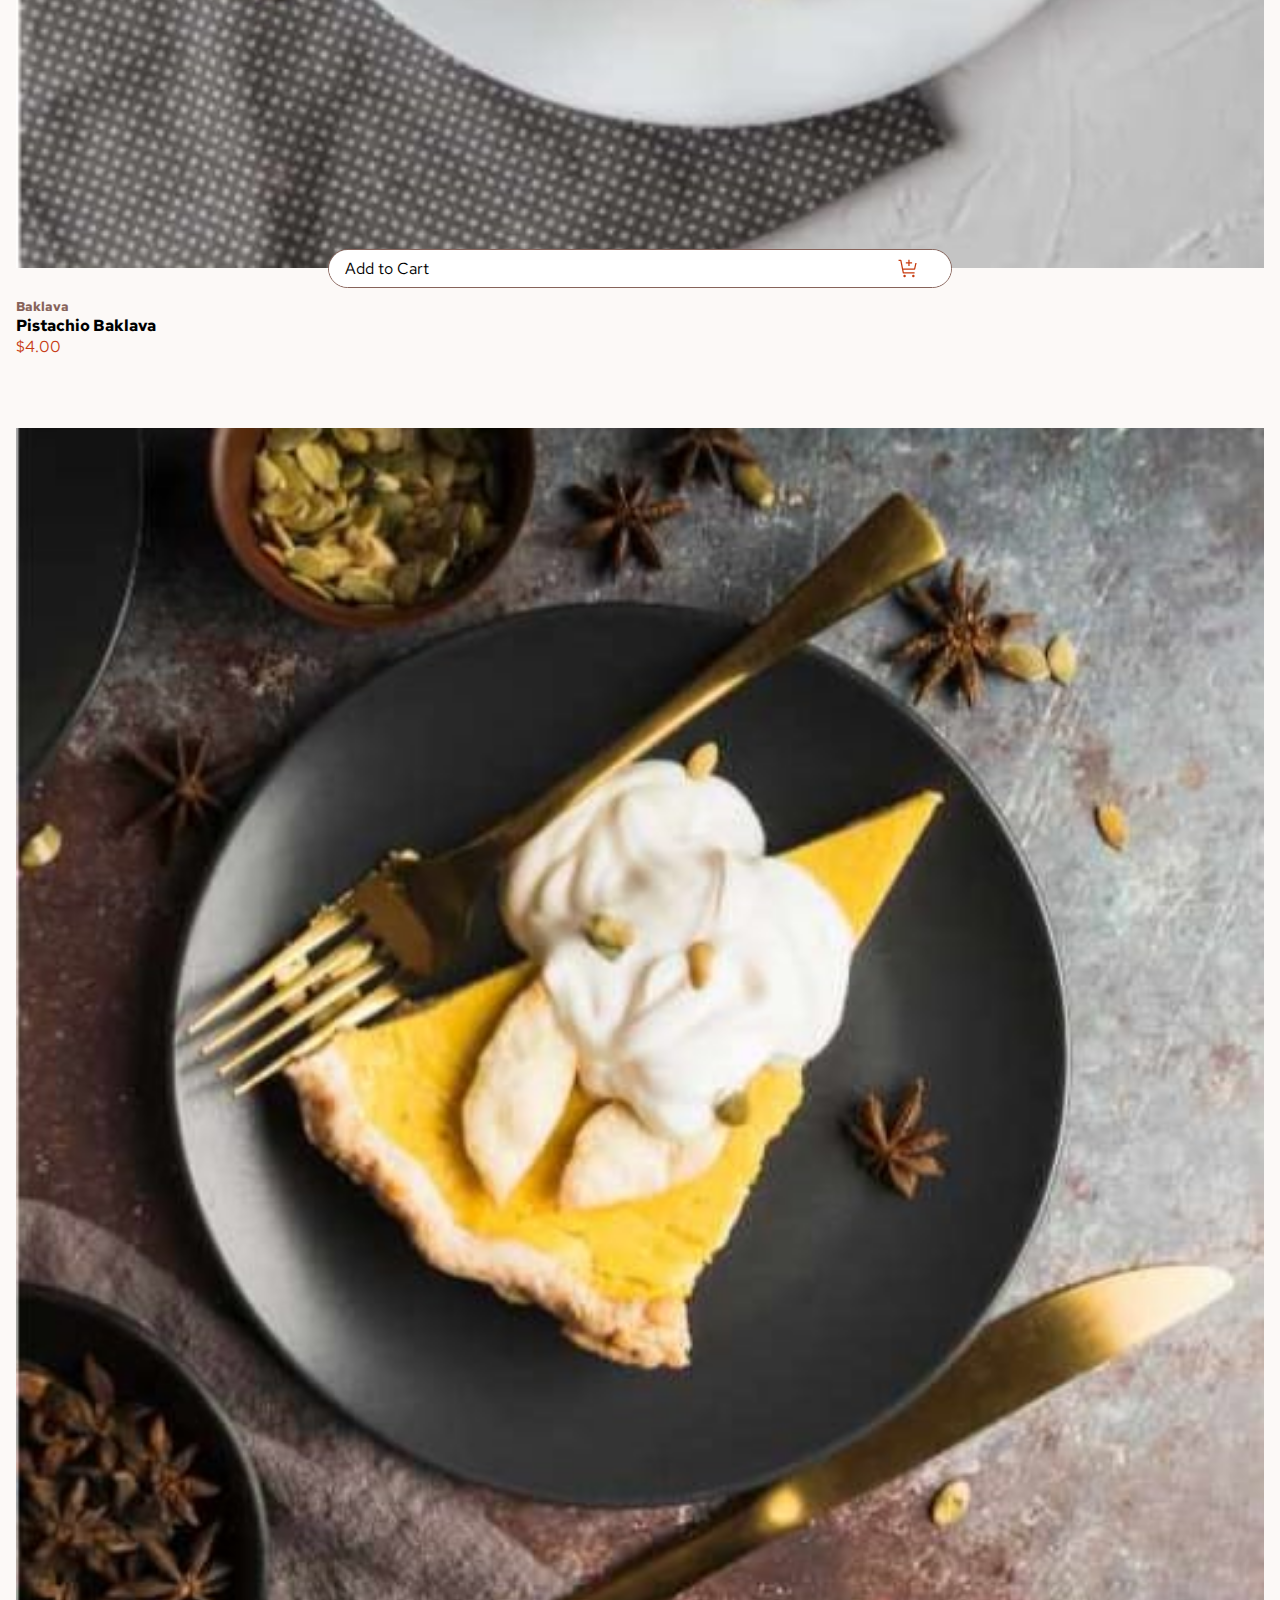
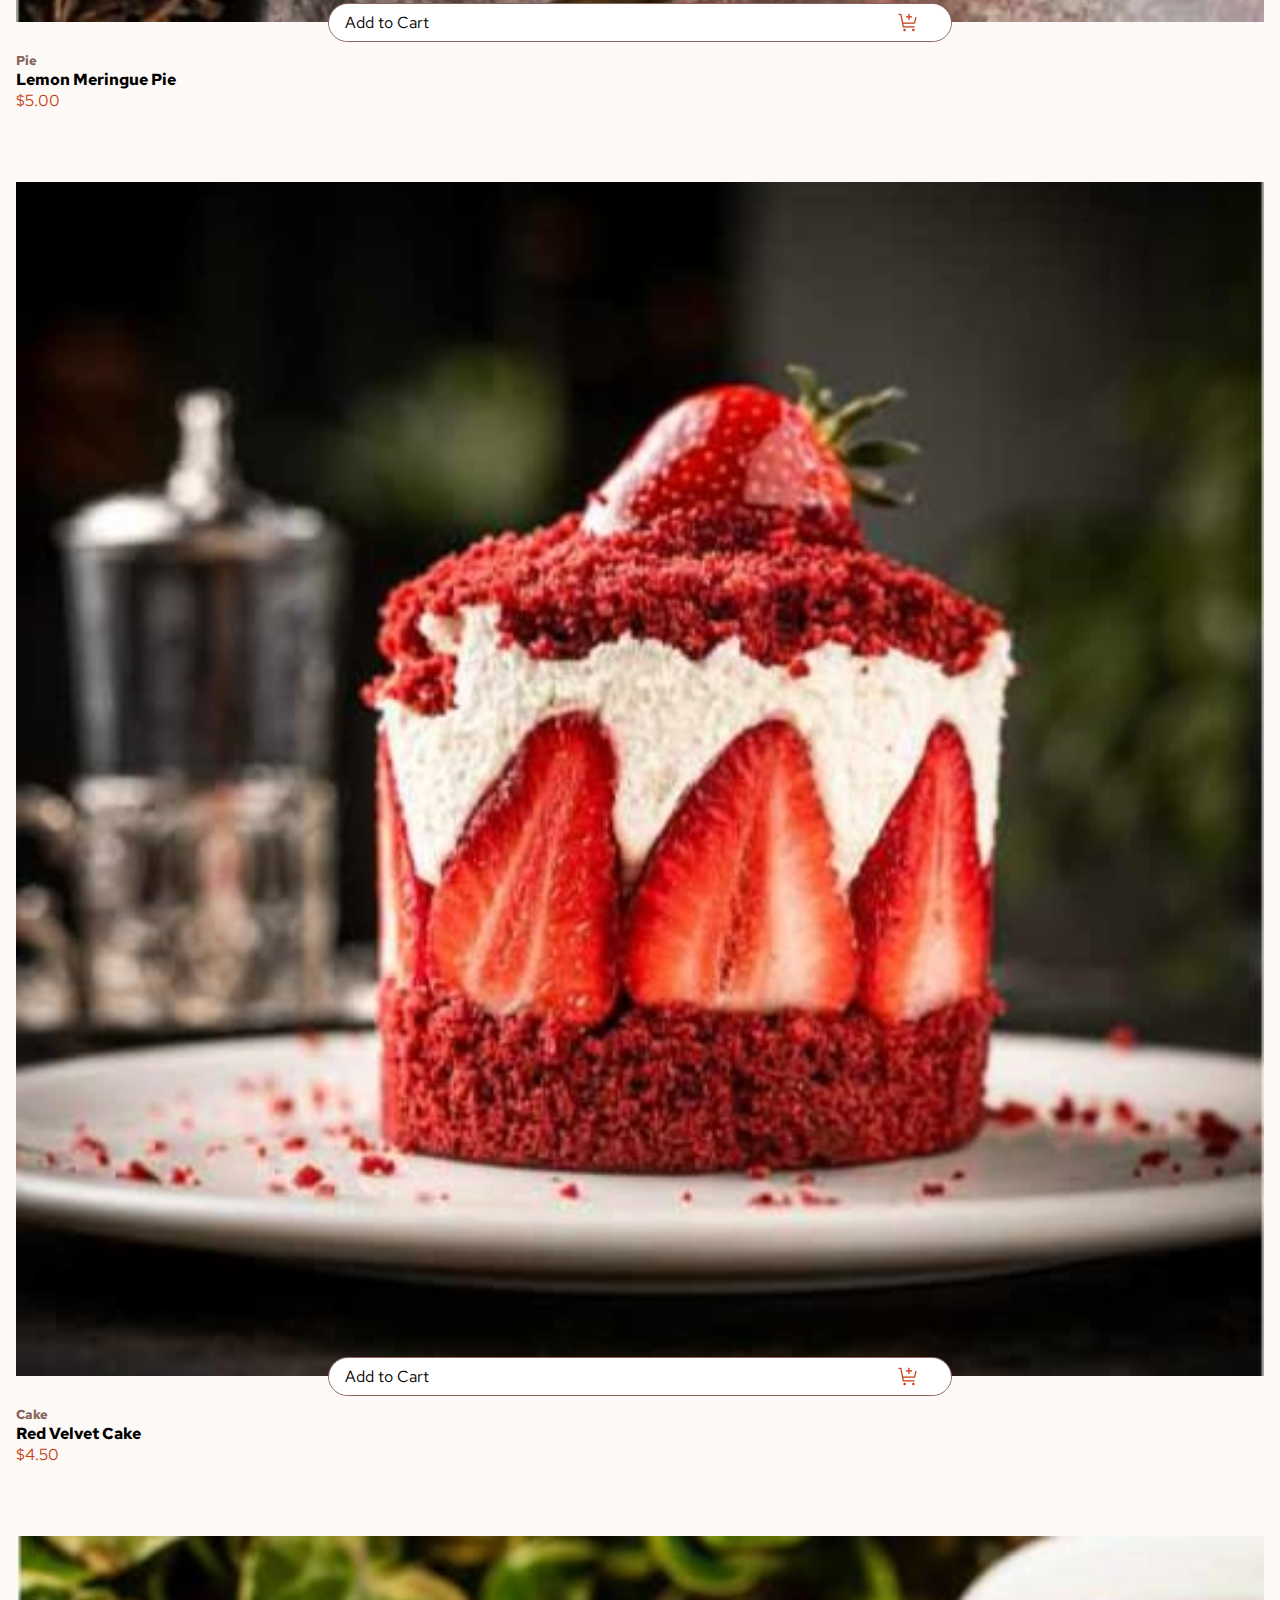
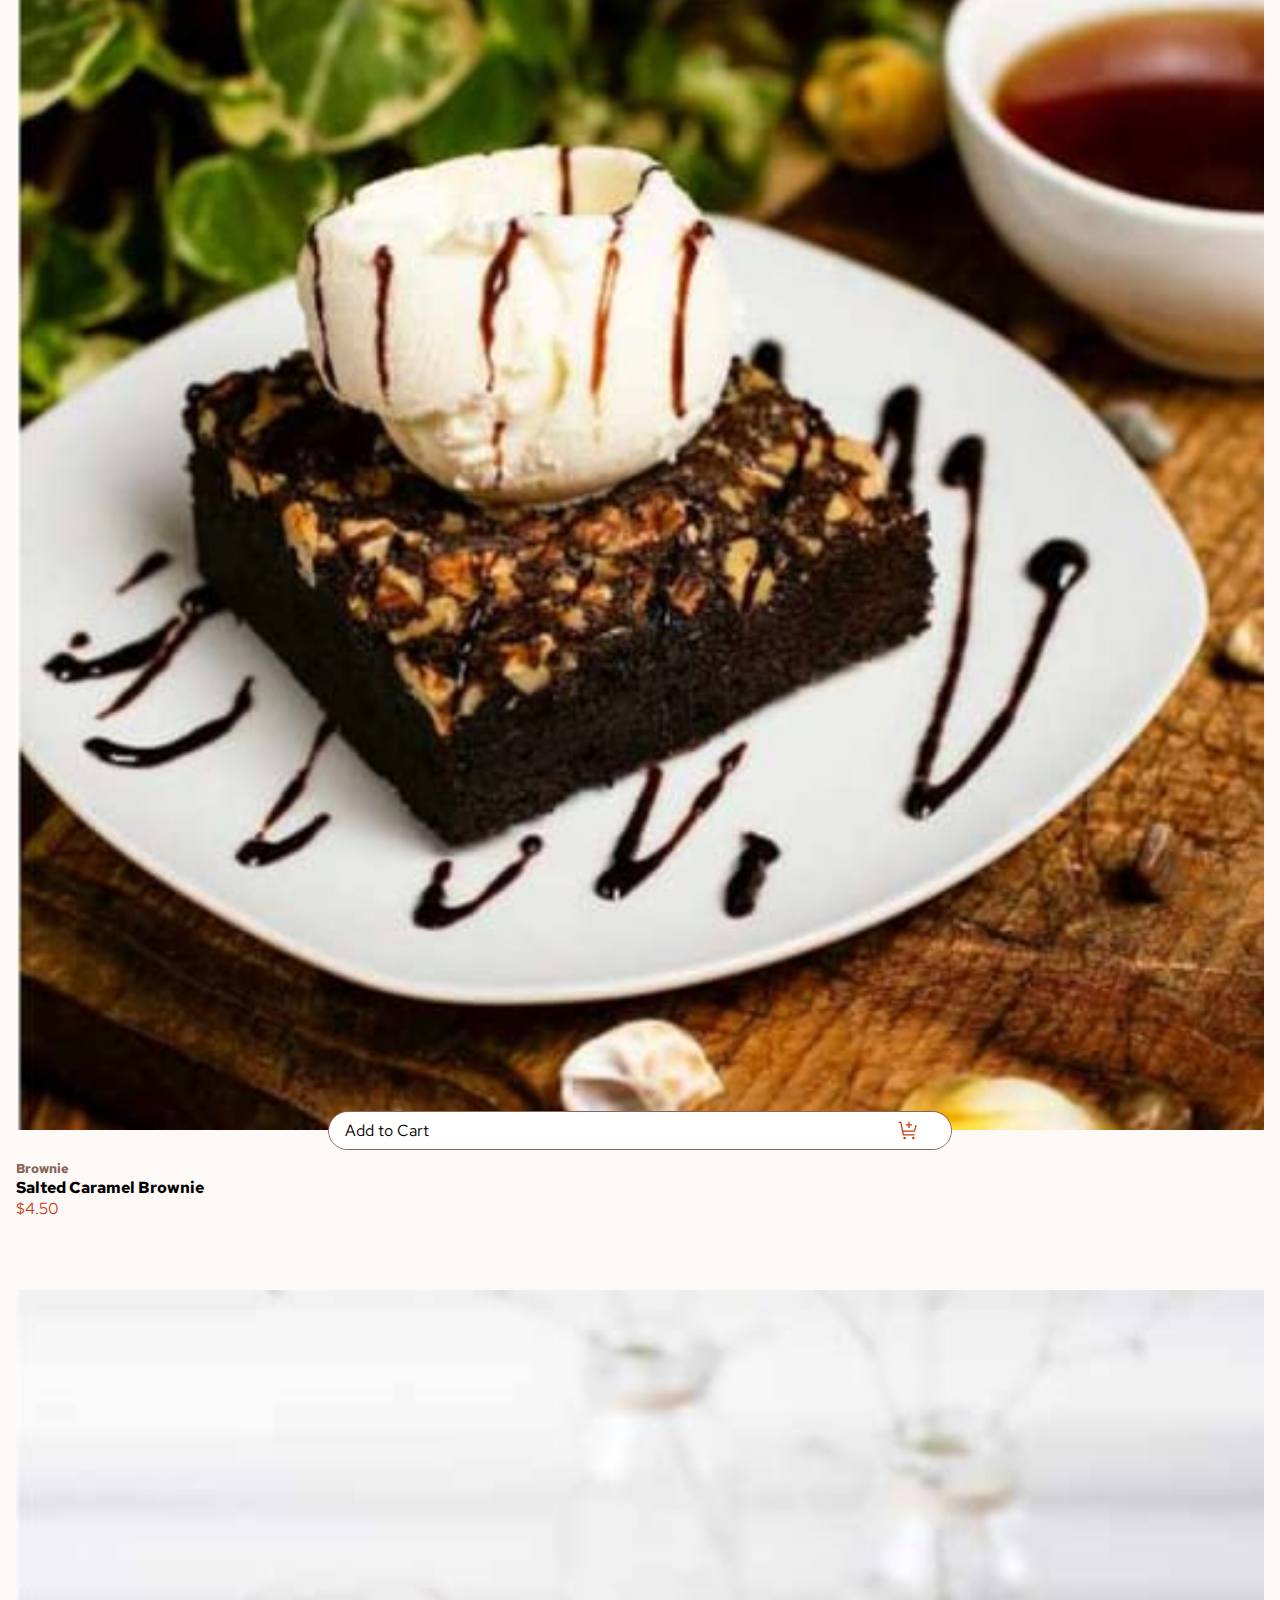
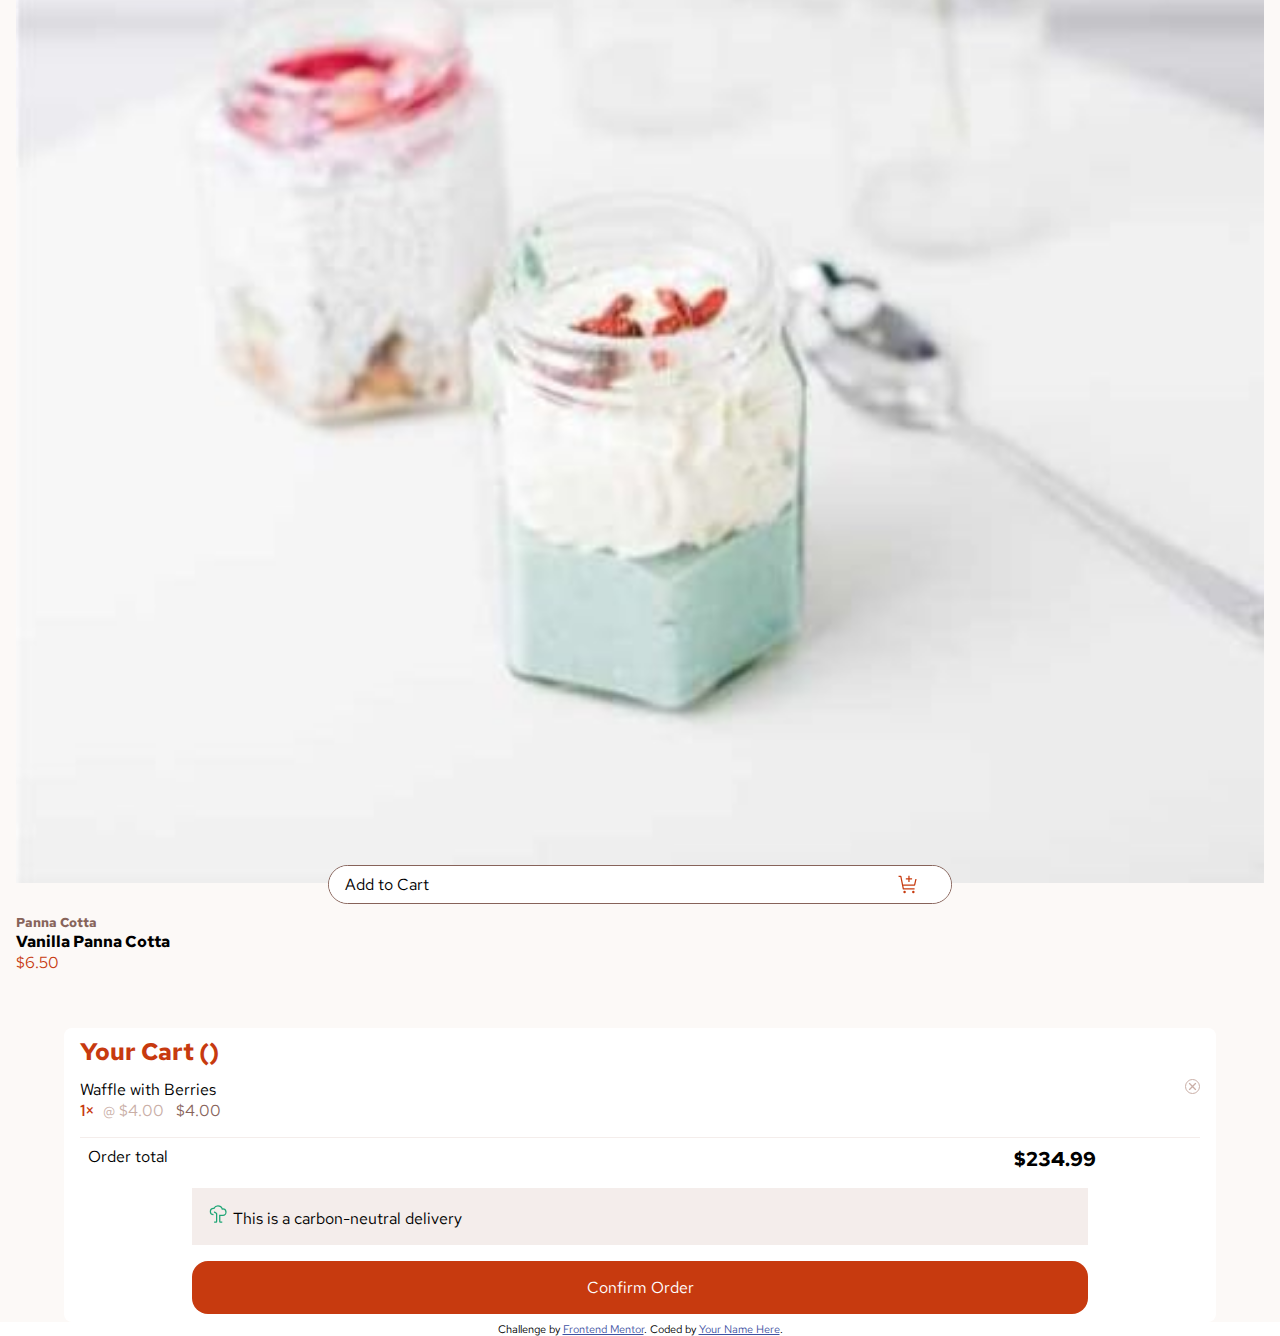
==== commit f23bd6e5: "working on javascript" ====
--- a/index.html
+++ b/index.html
@@ -32,13 +32,40 @@
     <div id="dessert-menu">
     </div>
     <div id="cart-area">
-      <h4 id="cart-summary">
-        Your Cart (<span class="quantity"><!-- Quantity --></span>)
-      </h4>
-      <div class="added-items">
-        <img src="./assets/images/illustration-empty-cart.svg"/>
-        Your added items will appear here
-      </div>  
+      <div id="cart-box">
+        <h4 id="cart-summary">
+          Your Cart (<span class="order-total-count"></span>)
+        </h4>
+        <!-- <div id="added-items">
+          <img src="./assets/images/illustration-empty-cart.svg"/>
+          Your added items will appear here
+        </div>     -->
+        <!-- <div class="cart-entry">
+          dessert name, count, price, total
+        </div> -->
+        <div class="order-entry">
+          <div class="order-entry-detail">
+            <div class="dessert-name">Waffle with Berries</div>
+            <div>
+              <span class="order-entry-count">1&times</span>
+              <span class="order-entry-price">@ $4.00</span>
+              <span class="order-entry-subtotal">$4.00</span>  
+            </div>
+          </div>
+          <div class="remove-item">
+            <img src="./assets/images/icon-remove-item.svg"/>
+          </div>
+        </div>
+        <div id="cart-cost-total">
+          <span>Order total</span>
+          <span id="order-total-dollar">$234.99</span>
+        </div>
+        <div class="carbon-neutral">
+          <img src="./assets/images/icon-carbon-neutral.svg"/>
+          This is a <emp>carbon-neutral</emp> delivery
+        </div>
+        <div class="comfirm-order-button">Confirm Order</div>
+      </div>
     </div>
   </main>
 
@@ -62,6 +89,7 @@
       console.log('switch buttons');
     }
     dessert.num.innerText = '' + dessert.count;
+    updateCart(desserts);
   }
   const decrementCount = (dessert)=> {
     dessert.count -= 1;
@@ -73,6 +101,7 @@
       console.log('switch buttons');
     }
     dessert.num.innerText = '' + dessert.count;
+    updateCart(desserts);
   }
 
   const buttonWhenEmpty = (dessert) => {
@@ -81,7 +110,7 @@
     let icon = document.createElement('img');
     icon.classList.add('empty-icon');
     icon.src = './assets/images/icon-add-to-cart.svg';
-    icon.addEventListener('click', (e)=> { incrementCount(dessert)});
+    box.addEventListener('click', (e)=> { incrementCount(dessert)});
     box.appendChild(document.createTextNode('Add to Cart'));
     box.appendChild(icon);
     return box;
@@ -109,37 +138,19 @@
     return box;
   }
 
-  // const handleAddButton = (dessert) => {
-  //   const button = dessert.button;
-  //   if(dessert.count == 0) {
-  //     button.classList.add('add-to-cart');
-  //     let icon = document.createElement('img');
-  //     icon.classList.add('empty-icon');
-  //     icon.src = './assets/images/icon-add-to-cart.svg';
-  //     icon.addEventListener('click', (e)=> { incrementCount(dessert)});
-  //     button.appendChild(document.createTextNode('Add to Cart'));
-  //     button.appendChild(icon);
-  //   } else {
-  //     button.classList.add('update-cart');
-  //     let icon = document.createElement('img');
-  //     icon.src = './assets/images/icon-increment-quantity.svg';
-  //     icon.classList.add('increment-icon');
-  //     icon.addEventListener('click', (e)=> { incrementCount(dessert)});
-  //     button.appendChild(icon);
-
-  //     let num = document.createElement('span');     
-  //     num.classList.add('count-num');
-  //     num.appendChild(document.createTextNode('' + dessert.count));
-  //     button.appendChild(num);
-
-  //     let icon2 = document.createElement('img');
-  //     icon2.src = './assets/images/icon-decrement-quantity.svg';
-  //     icon2.classList.add('decrement-icon');
-  //     icon2.addEventListener('click', (e)=> { decrementCount(dessert)});
-  //     button.appendChild(icon2);
-  //   }
-  //   return button;
-  // }
+  const updateCart = (desserts) => {
+    let count = 0;
+    let total = 0;
+    for(let dessert of desserts) {
+      count += dessert.count;
+      total += dessert.count * dessert.price;
+      if(dessert.count > 0) {
+
+      }
+    }
+    let summary = document.getElementById('cart-summary');
+    summary.innerHTML = 'Your Cart (<span class="quantity">' + count + '</span>)';
+  }
 
   async function initialize() {
     desserts = await getData();
@@ -178,29 +189,6 @@
       price.appendChild(document.createTextNode('$' + parseFloat(dessert.price).toFixed(2)));
       item.appendChild(price);
       //add button
-      // let add = document.createElement('div');
-      // add.classList.add('add-to-cart');
-      // let icon = document.createElement('img');
-      // icon.src = './assets/images/icon-add-to-cart.svg';
-      // add.appendChild(icon);
-      // add.addEventListener('click', (e)=> {
-      //   //get the name of the dessert
-      //   console.log('onclick listener: ', e);
-      //     const parent = e.srcElement.parentNode;
-      //     if (parent) {
-      //       const children = Array.from(parent.children);
-      //       children.forEach(elm => {
-      //         for (const className of elm.classList) {
-      //           if(className == 'dessert-name') {
-      //             console.log(elm);
-      //           }
-      //         }              
-      //         });
-      //     }
-      //   });
-
-      // add.appendChild(document.createTextNode('Add to Cart'));
-      
       let box = document.createElement('div');
       box.classList.add('cart-updator');
       let button1 = buttonWhenEmpty(dessert);
@@ -217,6 +205,34 @@
     }
   }
 
+  const initializeCart = (desserts) => {
+    let container = document.getElementById('cart-area');
+    let box = document.createElement('div');
+    box.id = 'cart-box';
+    container.appendChild(box);
+    let empty_cart = document.createElement('div');
+    empty_cart.innerHTML = `        
+        <h4 id="cart-summary">
+          Your Cart (<span class="quantity"><!-- Quantity --></span>)
+        </h4>
+        <div id="added-items">
+          <img src="./assets/images/illustration-empty-cart.svg"/>
+          Your added items will appear here
+        </div>    
+        `;
+    box.appendChild(empty_cart);
+
+    for(let dessert of desserts) {
+      let entry = document.createElement('div');
+      entry.classList.add('cart-entry');
+      entry.innerHTML = dessert.name + " x" + dessert.count + " $" + dessert.price + " $" + (dessert.count * dessert.price).toFixed(2);
+      entry.style.display = 'none';
+      box.appendChild(entry);
+      dessert.cart_entry = entry;
+    }
+
+  }
+
   async function getData() {
     const res = await fetch('./data.json');
     const data = await res.json();
--- a/style.css
+++ b/style.css
@@ -28,6 +28,7 @@
 main {
     display: flex;
     flex-direction: column;
+    background-color: hsl(20, 50%, 98%);
 }
 
 #dessert-menu {
@@ -85,9 +86,88 @@
     vertical-align: middle;
     padding-right: 1em;
 }
+#cart-area {
+    margin: 0em;
+    width: 90%;
+    margin: 0 auto;
+    background-color: white;
+    border-radius: 0.5em;
+}
+#cart-box {
+    margin: 0.5em 1em;
+}
+#cart-summary {
+    color: hsl(14, 86%, 42%);
+    font-size: 1.5em;
+    font-weight: 700;
+    margin-bottom: 0.5em;
+}
+#cart-cost-total {
+    width: 90%;
+    display: flex;
+    margin: 0.5em;
+}
+#order-total-dollar {
+    margin-left: auto;
+    align-self:flex-end;
+    color: black;
+    font-size: 1.25em;
+    font-weight: 800;
+}
 .count-num {
     color: white;
 }
+.order-entry {
+    width: 100%;
+    display: flex;
+    padding-bottom: 1em;
+    border-bottom: solid 1px hsl(13, 31%, 94%);
+}
+.order-entry-count {
+    font-weight: 600;
+    color: hsl(14, 86%, 42%);
+}
+.order-entry-price {
+    color: hsl(14, 25%, 72%);
+    padding: 0 0.25em;
+}
+.order-entry-subtotal {
+    color: hsl(12, 20%, 44%);
+    padding: 0 0.25em;
+}
+.order-entry-detail {
+    flex: 90%;
+}
+.remove-item {
+    flex: 10%;
+    justify-self: end;
+}
+.remove-item > img {
+    display:block;
+    /* position: relative; */
+    width: 15px;
+    margin-left: auto;
+    padding: 0.1em;
+    border: solid 1px #CAAFA7;
+    border-radius: 1em;
+    /* text-align: right; */
+}
+.carbon-neutral {
+    width: 80%;
+    margin: 1em auto;
+    padding: 1em;
+    background-color: hsl(13, 31%, 94%);
+}
+.comfirm-order-button {
+    color: white;
+    text-align: center;
+    width: 80%;
+    margin: auto;
+    padding: 1em;
+    background-color: hsl(14, 86%, 42%);
+    border-radius: 1em;
+}
+
 /* .add-to-cart {
     width: 50%;
     margin: auto;
@@ -103,7 +183,7 @@
     padding-right: 1em;
 } */
 
-.update-cart {
+/* .update-cart {
     color: white;
     width: 50%;
     margin: auto;
@@ -120,8 +200,8 @@
     padding-right: 1em;
     width: 1em;
     height: 1em;
-}
-
+} */
+/* 
 .cart-area {
     align-self: center;
-}
+} */
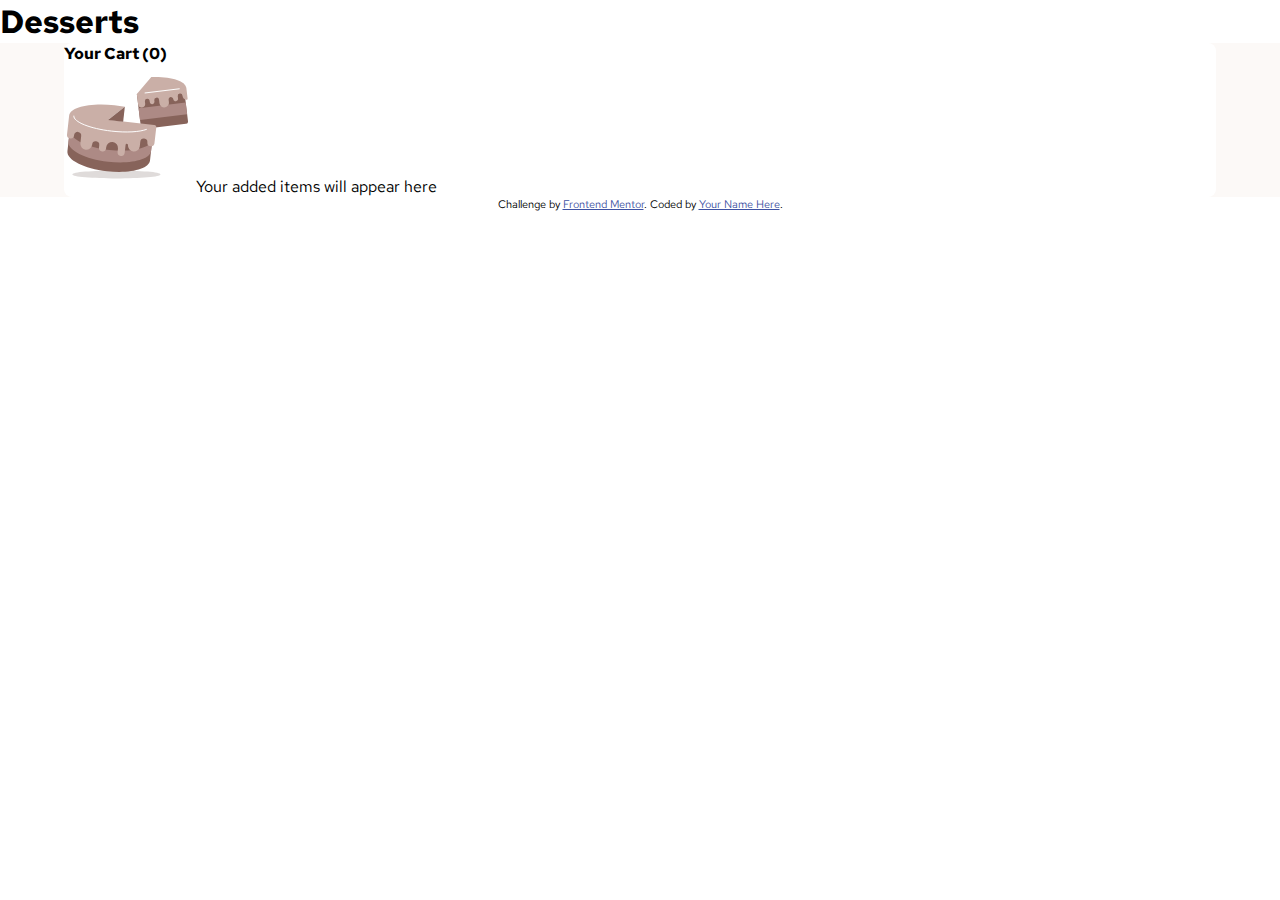
==== commit 71bd761d: "done javascript for now" ====
--- a/index.html
+++ b/index.html
@@ -32,17 +32,19 @@
     <div id="dessert-menu">
     </div>
     <div id="cart-area">
-      <div id="cart-box">
-        <h4 id="cart-summary">
-          Your Cart (<span class="order-total-count"></span>)
+      <div id="empty-card">
+        <h4 class="cart-summary">
+          Your Cart (0)
         </h4>
-        <!-- <div id="added-items">
+        <div class="empty-cart-icon">
           <img src="./assets/images/illustration-empty-cart.svg"/>
           Your added items will appear here
-        </div>     -->
-        <!-- <div class="cart-entry">
-          dessert name, count, price, total
-        </div> -->
+        </div>    
+      </div>
+      <div id="selected-items-card">
+        <!-- <h4 class="cart-summary">
+          Your Cart (0)
+        </h4>
         <div class="order-entry">
           <div class="order-entry-detail">
             <div class="dessert-name">Waffle with Berries</div>
@@ -61,10 +63,10 @@
           <span id="order-total-dollar">$234.99</span>
         </div>
         <div class="carbon-neutral">
-          <img src="./assets/images/icon-carbon-neutral.svg"/>
+          <img src="./assets/images/icon-carbon-neutral.svg" alt="carbon neutral icon"/>
           This is a <emp>carbon-neutral</emp> delivery
         </div>
-        <div class="comfirm-order-button">Confirm Order</div>
+        <div class="comfirm-order-button">Confirm Order</div> -->
       </div>
     </div>
   </main>
@@ -79,28 +81,37 @@
   var desserts;
   initialize();
 
+  const cart = initializeCart(desserts);
+  const selectedItemsCard = document.getElementById('selected-items-card');
+  selectedItemsCard.appendChild(cart);
+  selectedItemsCard.style.display = 'none';
+
   const incrementCount = (dessert)=> {
     dessert.count += 1;
-    console.log('incrementing' + dessert.name + 'to ' + dessert.count);
-    if(dessert.count == 1) {
-      dessert.node.button_empty.style.display = 'none';
-      dessert.node.button_nonempty.style.display = 'flex';
-      dessert.node.photo.style.border = 'solid 1px hsl(14, 86%, 42%)';
-      console.log('switch buttons');
-    }
-    dessert.num.innerText = '' + dessert.count;
+    dessert.dirty = true;
+    // console.log('incrementing' + dessert.name + 'to ' + dessert.count);
+    // if(dessert.count == 1) {
+    //   dessert.node.button_empty.style.display = 'none';
+    //   dessert.node.button_nonempty.style.display = 'flex';
+    //   dessert.node.photo.style.border = 'solid 1px hsl(14, 86%, 42%)';
+    //   console.log('switch buttons');
+    // }
+    // dessert.num.innerText = '' + dessert.count;
+    updateMenu(dessert);
     updateCart(desserts);
   }
   const decrementCount = (dessert)=> {
     dessert.count -= 1;
-    console.log('incrementing' + dessert.name + 'to ' + dessert.count);
-    if(dessert.count == 0) {
-      dessert.node.button_empty.style.display = 'flex';
-      dessert.node.button_nonempty.style.display = 'none';
-      dessert.node.photo.style.border = 'none';
-      console.log('switch buttons');
-    }
-    dessert.num.innerText = '' + dessert.count;
+    dessert.dirty = true;
+    // console.log('incrementing' + dessert.name + 'to ' + dessert.count);
+    // if(dessert.count == 0) {
+    //   dessert.node.button_empty.style.display = 'flex';
+    //   dessert.node.button_nonempty.style.display = 'none';
+    //   dessert.node.photo.style.border = 'none';
+    //   console.log('switch buttons');
+    // }
+    // dessert.num.innerText = '' + dessert.count;
+    updateMenu(dessert);
     updateCart(desserts);
   }
 
@@ -138,18 +149,43 @@
     return box;
   }
 
+  const updateMenu = (dessert) => {
+    if(dessert.count > 0) {
+      dessert.node.button_empty.style.display = 'none';
+      dessert.node.button_nonempty.style.display = 'flex';
+      dessert.node.photo.style.border = 'solid 1px hsl(14, 86%, 42%)';
+    } else {
+      dessert.node.button_empty.style.display = 'flex';
+      dessert.node.button_nonempty.style.display = 'none';
+      dessert.node.photo.style.border = 'none';
+    }
+    dessert.num.innerText = '' + dessert.count;
+  }
   const updateCart = (desserts) => {
     let count = 0;
     let total = 0;
     for(let dessert of desserts) {
       count += dessert.count;
       total += dessert.count * dessert.price;
-      if(dessert.count > 0) {
-
+      if(dessert.dirty) {
+        dessert.cart_entry.innerHTML = populateEntry(dessert);
+        if(dessert.count > 0) {
+          dessert.cart_entry.style.display = 'block';
+        } else {
+          dessert.cart_entry.style.display = 'none';
+        }
+        dessert.dirty = false;
       }
     }
     let summary = document.getElementById('cart-summary');
-    summary.innerHTML = 'Your Cart (<span class="quantity">' + count + '</span>)';
+    summary.innerText = 'Your Cart (' + count + ')';
+    if(count == 0) {
+      document.getElementById('empty-card').style.display = 'none';
+      document.getElementById('selected-items-card').style.display = 'block';
+    } else {
+      document.getElementById('empty-cart').style.display = 'block';
+      document.getElementById('selected-items-card').style.display = 'none';
+    }
   }
 
   async function initialize() {
@@ -157,6 +193,7 @@
     console.log(desserts);
     for(let dessert of desserts) {
       dessert.count = 0;
+      dessert.dirty = false; //a flag indicating if redraw is needed on its cart entry
     }
     let main = document.getElementById('dessert-menu');
     for(let dessert of desserts) {
@@ -166,6 +203,7 @@
       let photo = document.createElement('div');
       photo.classList.add('dessert-photo');
       let img = document.createElement('img');
+      img.alt = 'picture of ' + dessert.name;
       //add thumb nail photo based on the screen size
       if(window.innerWidth <= 450) img.src = dessert.image.mobile;
       else if(window.innerWidth < 1024) img.src = dessert.image.tablet;
@@ -206,31 +244,71 @@
   }
 
   const initializeCart = (desserts) => {
-    let container = document.getElementById('cart-area');
+    //let container = document.getElementById('cart-area');
     let box = document.createElement('div');
-    box.id = 'cart-box';
-    container.appendChild(box);
-    let empty_cart = document.createElement('div');
-    empty_cart.innerHTML = `        
-        <h4 id="cart-summary">
-          Your Cart (<span class="quantity"><!-- Quantity --></span>)
-        </h4>
-        <div id="added-items">
-          <img src="./assets/images/illustration-empty-cart.svg"/>
-          Your added items will appear here
-        </div>    
-        `;
-    box.appendChild(empty_cart);
+    box.classList.add('cart-box');
 
     for(let dessert of desserts) {
       let entry = document.createElement('div');
       entry.classList.add('cart-entry');
       entry.innerHTML = dessert.name + " x" + dessert.count + " $" + dessert.price + " $" + (dessert.count * dessert.price).toFixed(2);
+      entry.innerHTML = populateEntry(dessert);
       entry.style.display = 'none';
       box.appendChild(entry);
       dessert.cart_entry = entry;
-    }
-
+      entry.dessert = dessert;
+    }
+
+    const costTotal = document.createElement('div');
+    costTotal.innerHTML = `
+          <span>Order total</span>
+          <span id="order-total-dollar">$0.00</span>
+    `;
+    costTotal.classList.add('cart-cost-total');
+    box.appendChild(costTotal);
+
+    const carbonNeutral = document.createElement('div');
+    carbonNeutral.innerHTML = `
+          <img src="./assets/images/icon-carbon-neutral.svg" alt="carbon neutral icon"/>
+          This is a <emp>carbon-neutral</emp> delivery
+    `;
+    carbonNeutral.classList.add('carbon-neutral');
+    box.appendChild(carbonNeutral);
+
+    const button = document.createElement('div');
+    button.innerText = 'Confirm Order';
+    button.classList.add('comfirm-order-button');
+    box.appendChild(button);
+
+    return box;
+  }
+
+  const populateEntry = (dessert) => {
+      return 
+      `
+        <div class="order-entry">
+          <div class="order-entry-detail">
+            <div class="dessert-name">` + dssert.name + `</div>
+            <div>
+              <span class="order-entry-count">` + dessert.count + `&times</span>
+              <span class="order-entry-price">@ $` + dessert.price.toFixed(2) `</span>
+              <span class="order-entry-subtotal">$` + (dessert.count * dessert.price).toFixed(2)`</span>  
+            </div>
+          </div>
+          <div class="remove-item" click="removeEntry(event)">
+            <img src="./assets/images/icon-remove-item.svg"/>
+          </div>
+        </div>
+      `;
+  }
+
+  const removeEntry = (e) => {
+    console.log(e);
+    const dessert = e.srcNode.dessert;
+    dessert.count = 0;
+    dessert.dirty = true;
+    updateMenue(dessert);
+    updateCart(desserts);
   }
 
   async function getData() {
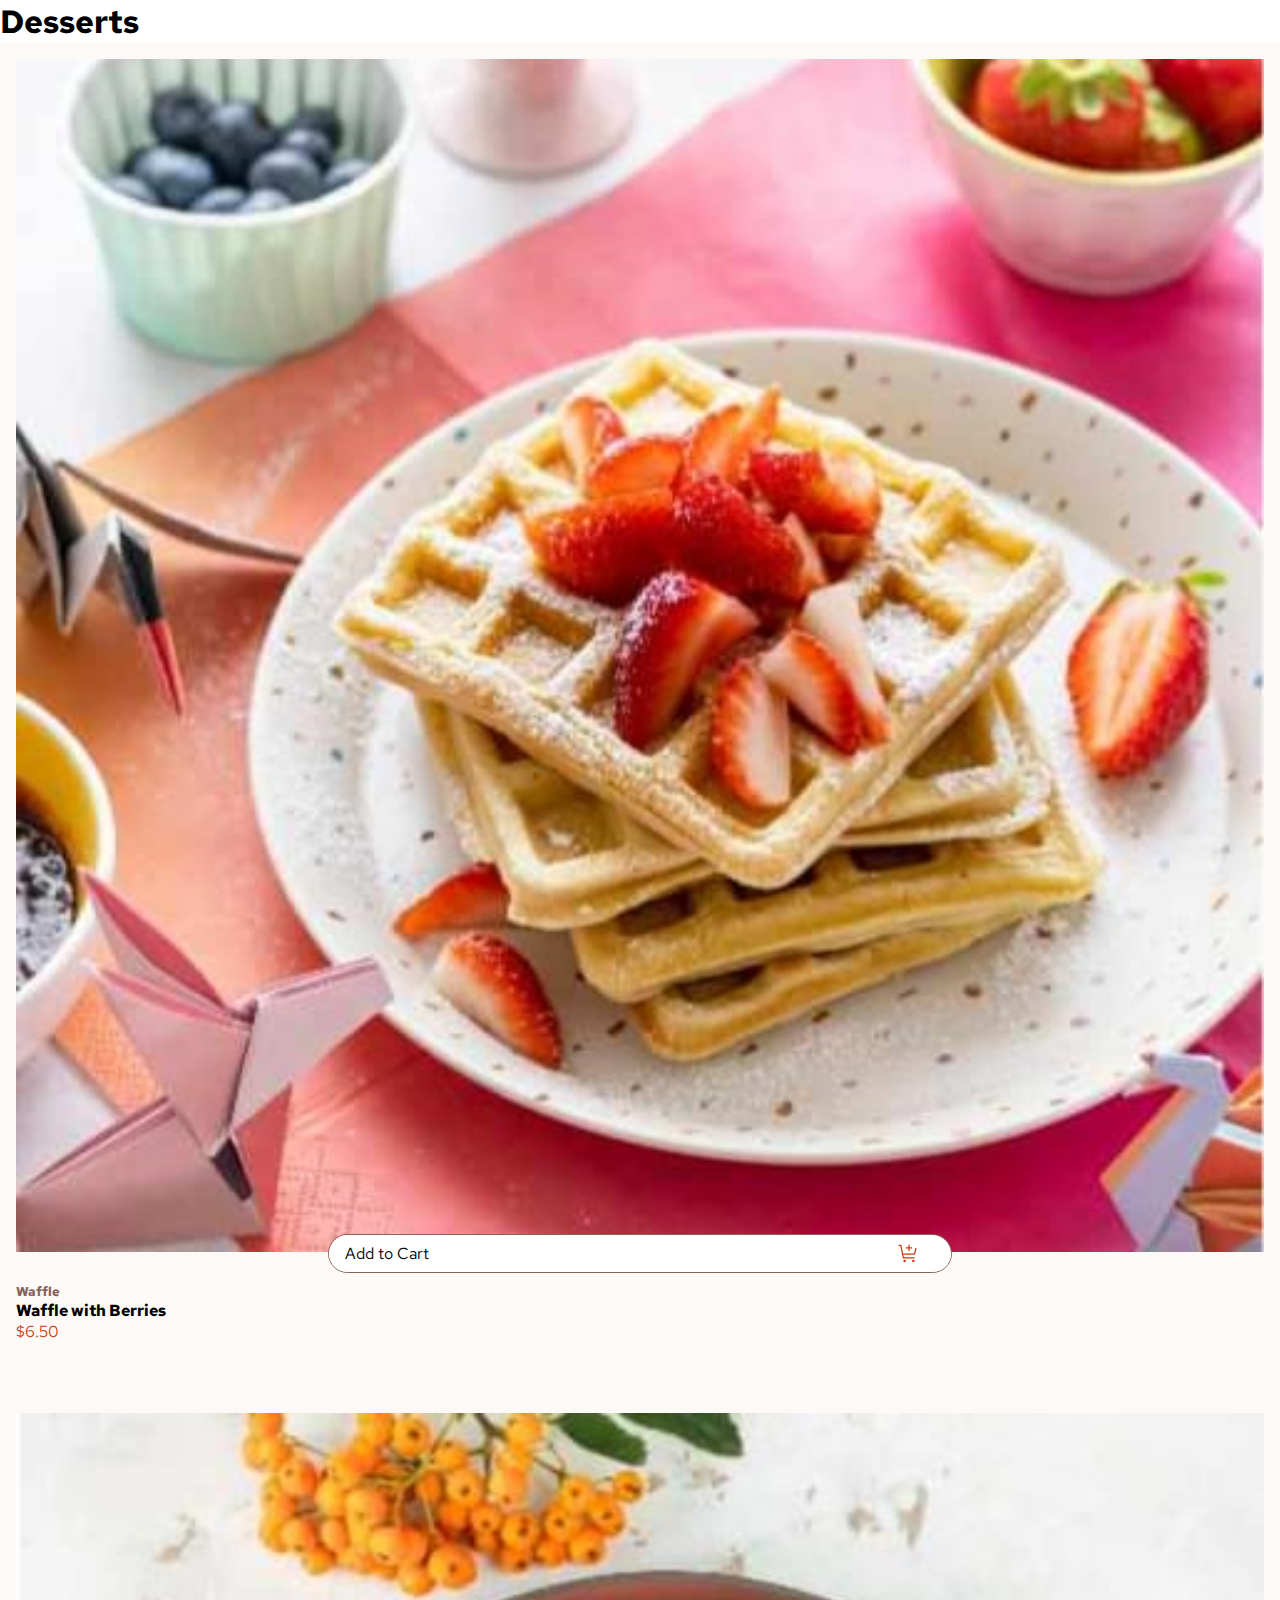
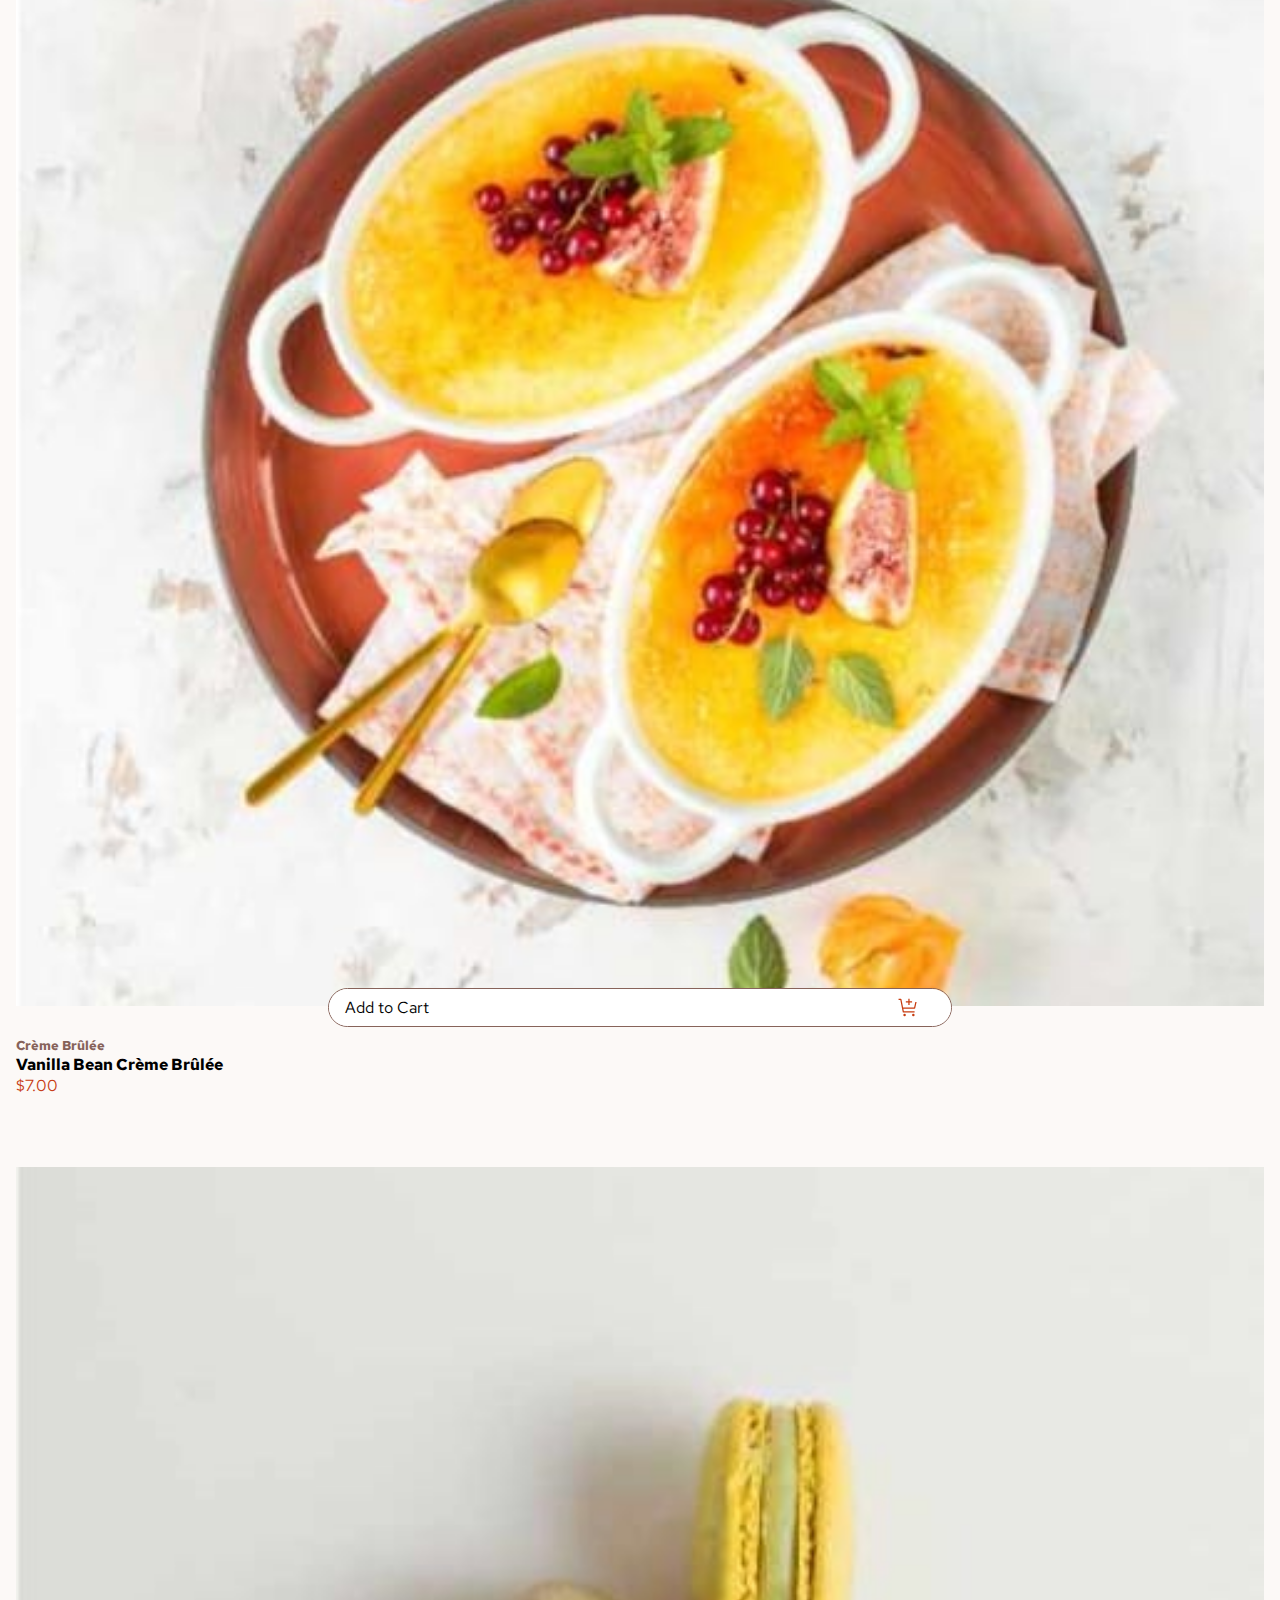
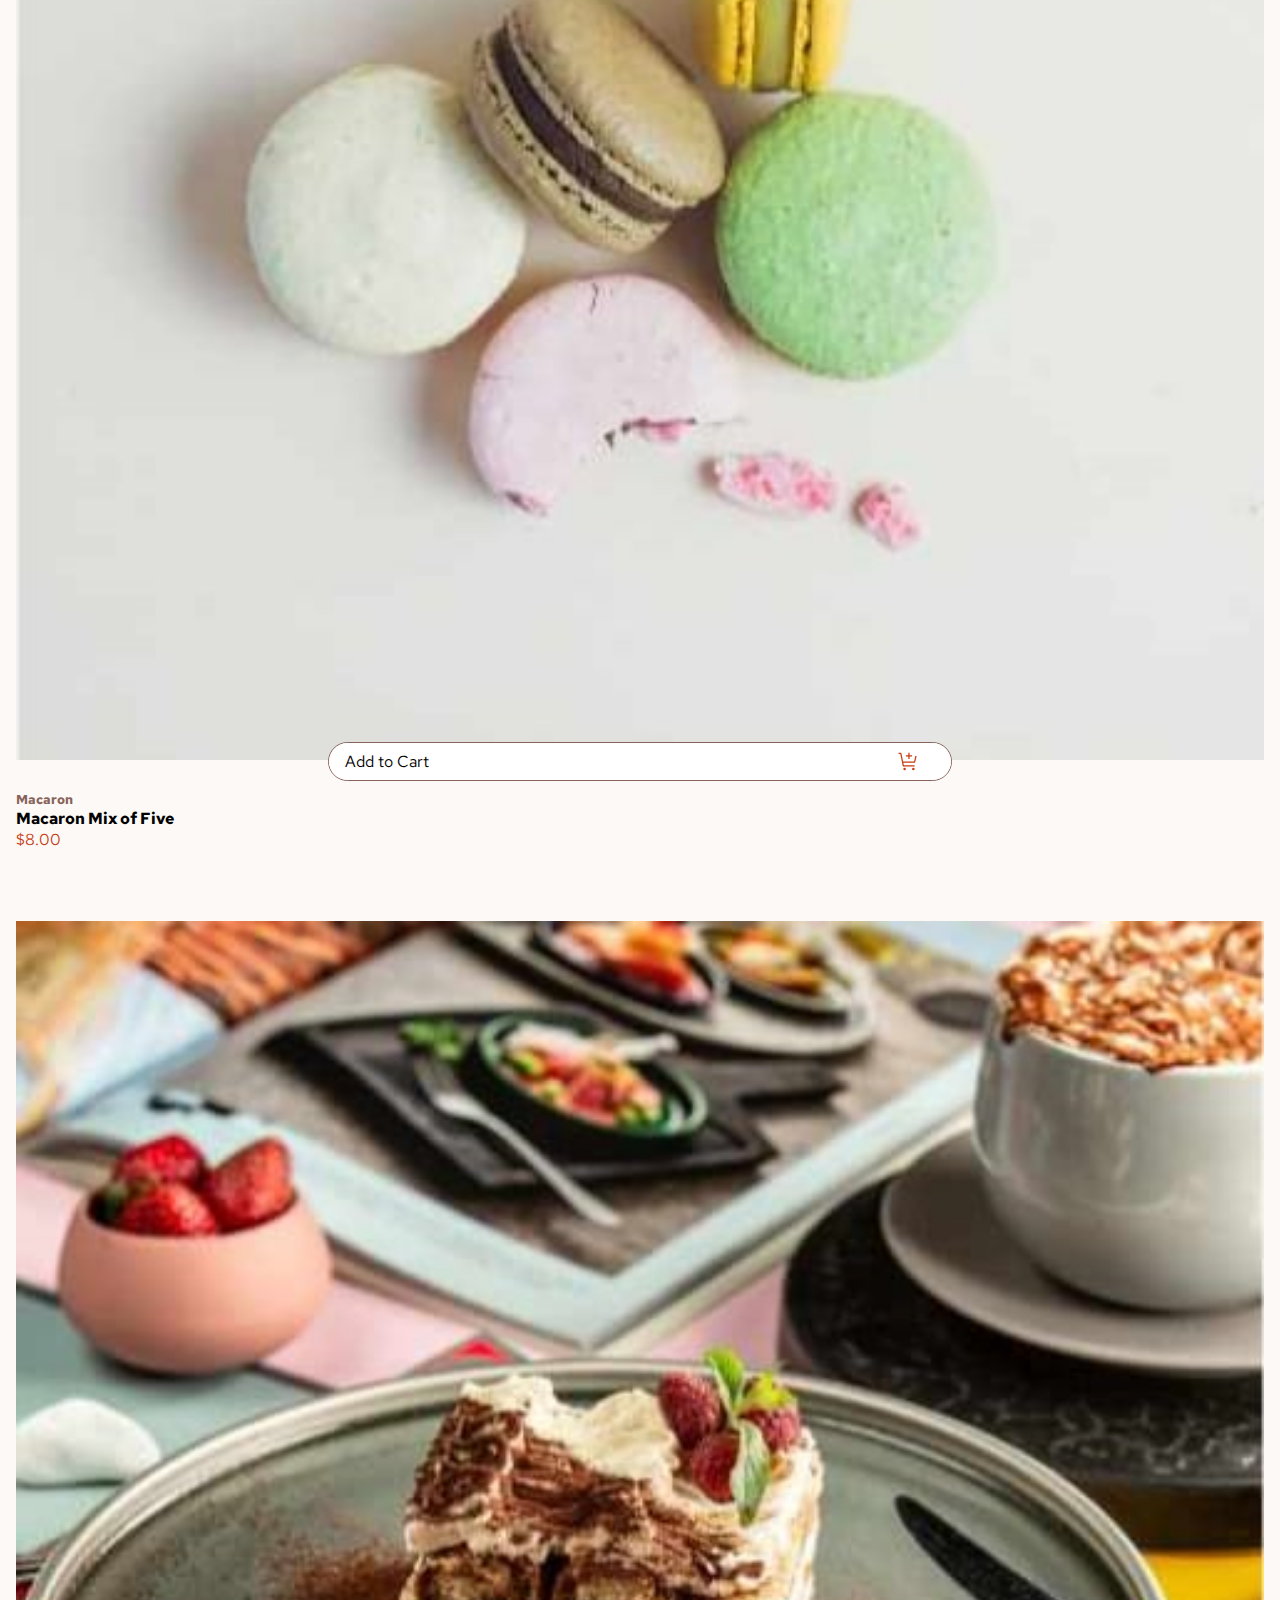
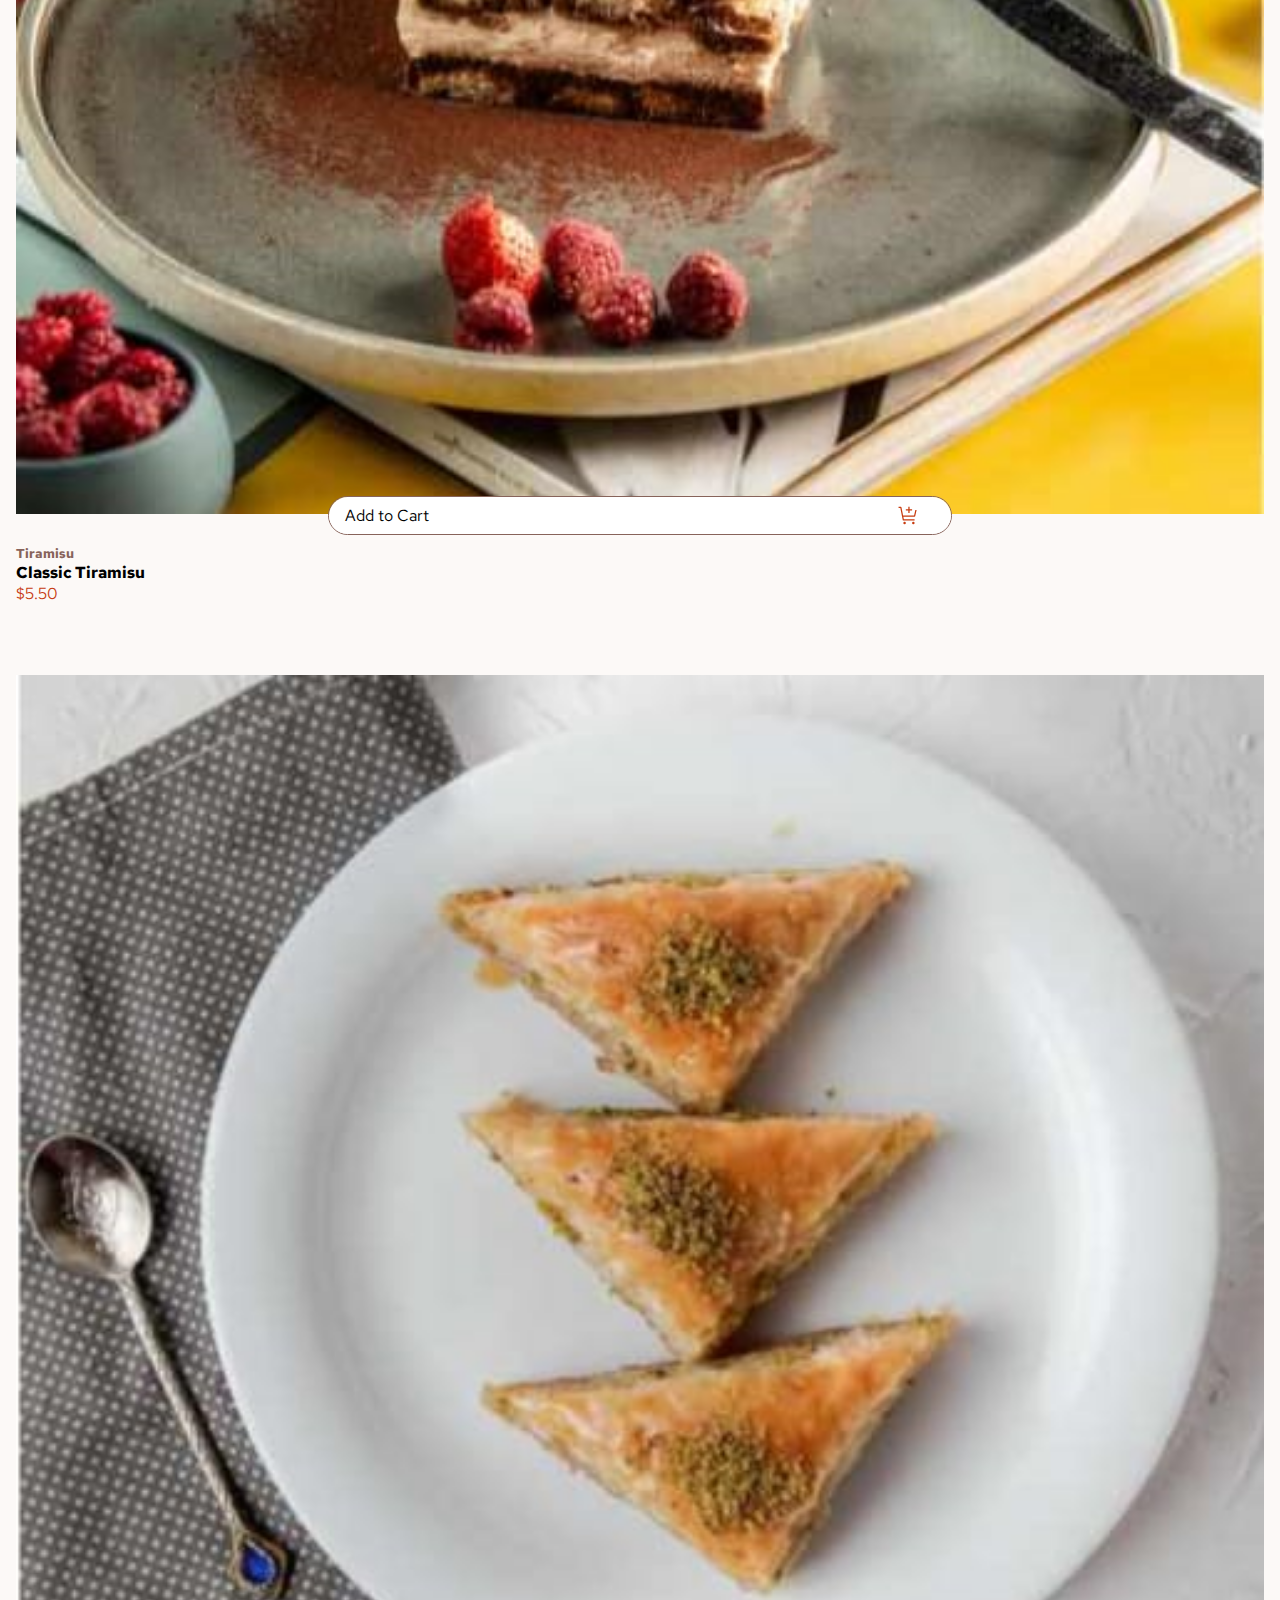
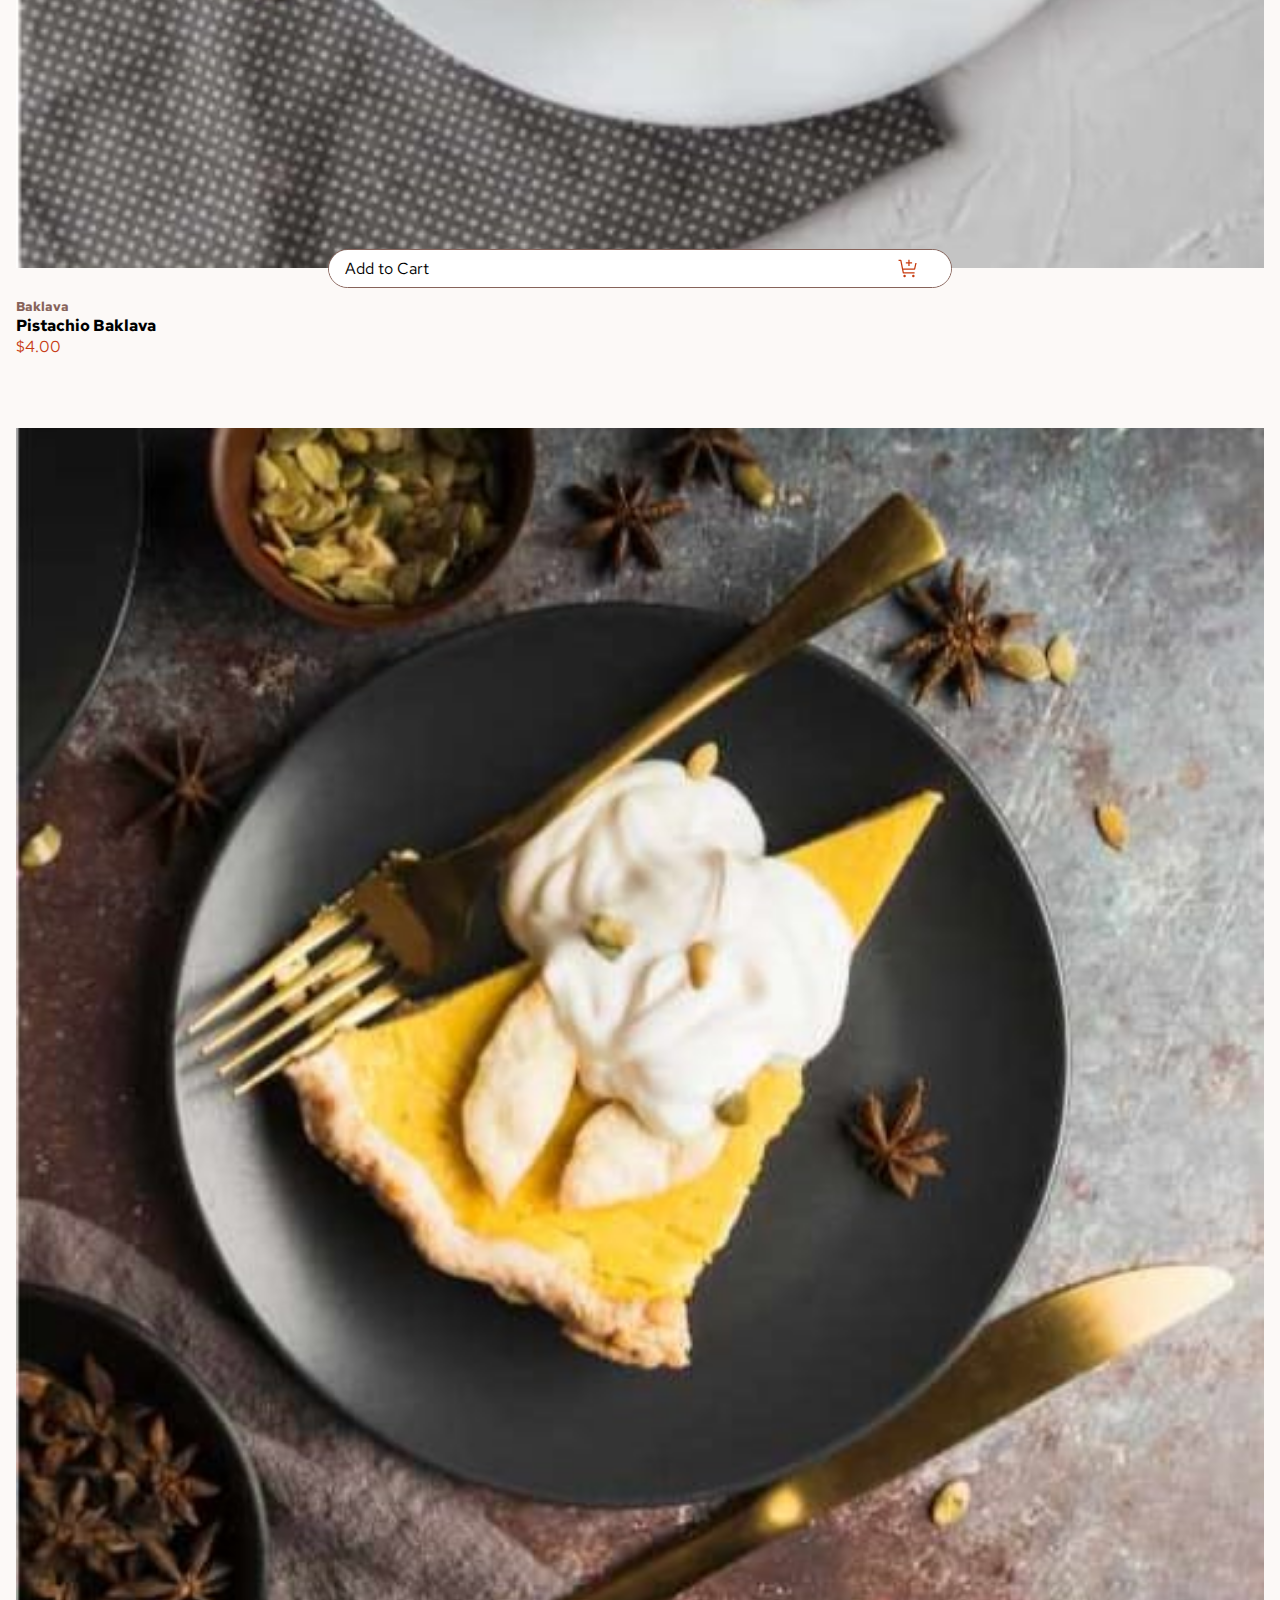
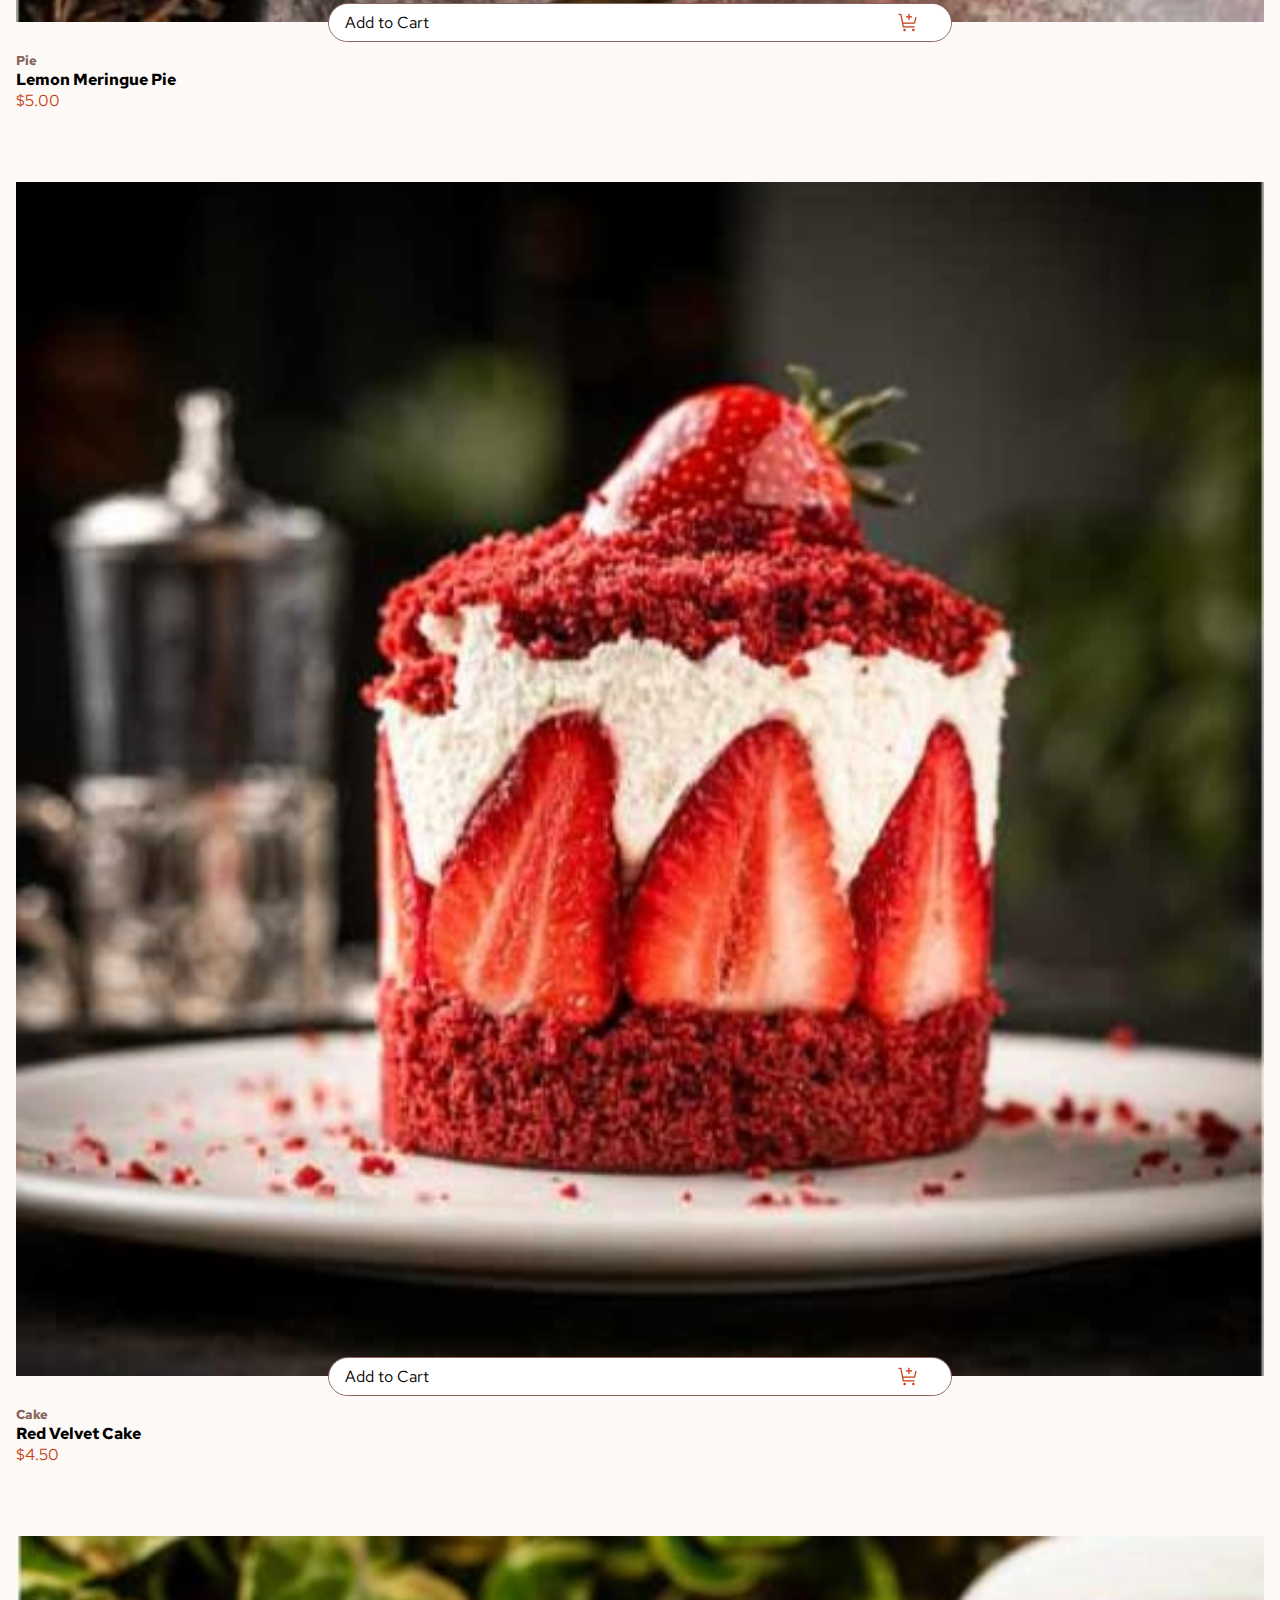
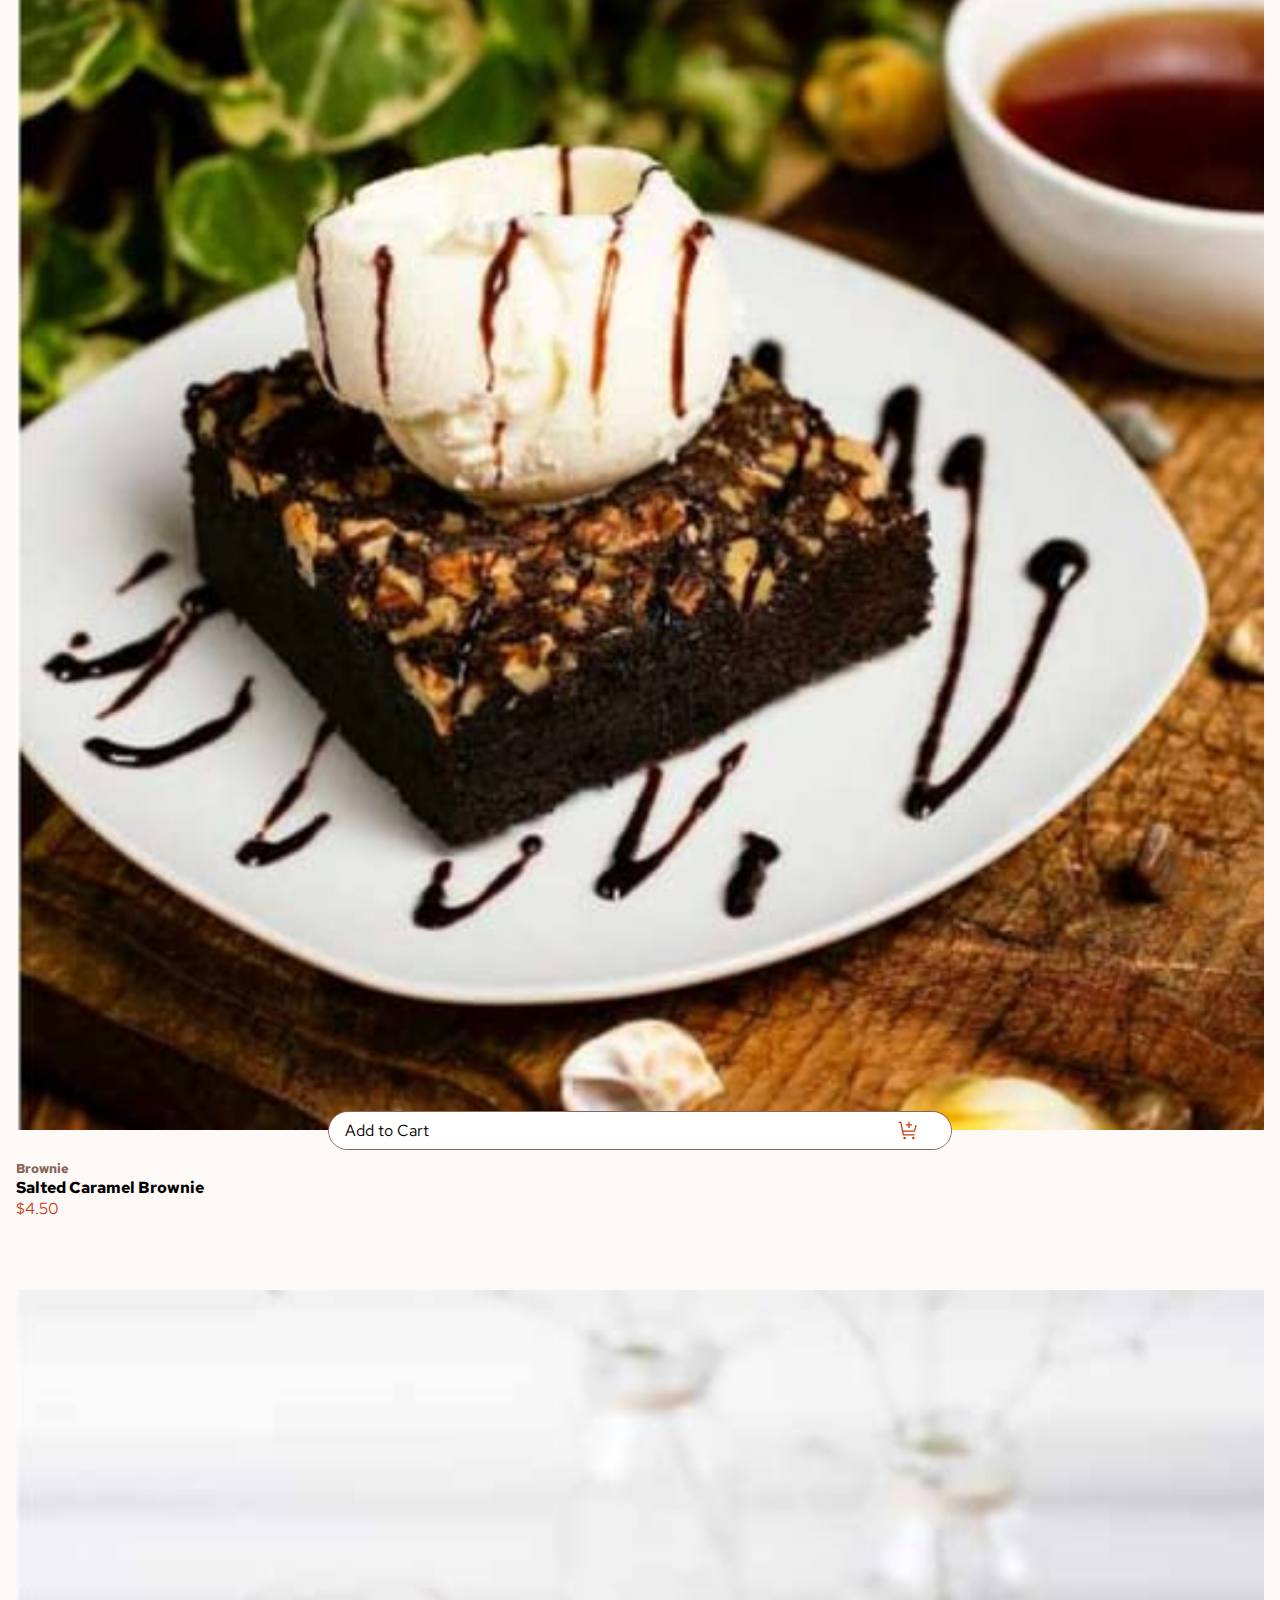
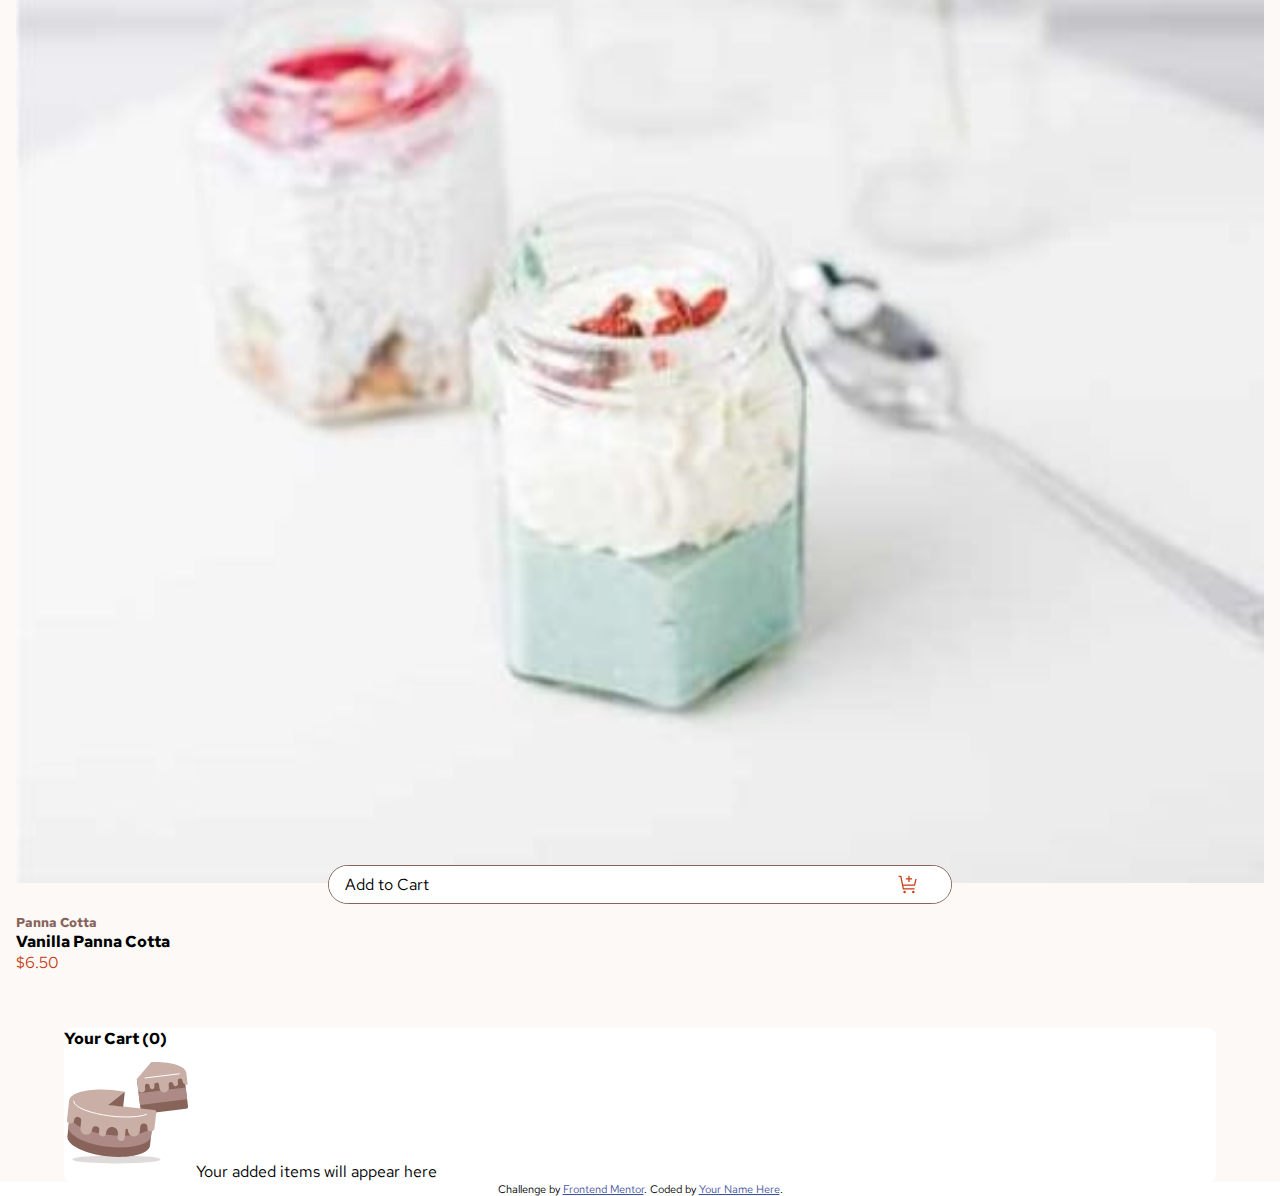
==== commit 9543cb86: "fixed javascript bugs" ====
--- a/index.html
+++ b/index.html
@@ -32,41 +32,16 @@
     <div id="dessert-menu">
     </div>
     <div id="cart-area">
+      <h4 id="cart-summary">
+        Your Cart (0)
+      </h4>
       <div id="empty-card">
-        <h4 class="cart-summary">
-          Your Cart (0)
-        </h4>
         <div class="empty-cart-icon">
           <img src="./assets/images/illustration-empty-cart.svg"/>
           Your added items will appear here
         </div>    
       </div>
       <div id="selected-items-card">
-        <!-- <h4 class="cart-summary">
-          Your Cart (0)
-        </h4>
-        <div class="order-entry">
-          <div class="order-entry-detail">
-            <div class="dessert-name">Waffle with Berries</div>
-            <div>
-              <span class="order-entry-count">1&times</span>
-              <span class="order-entry-price">@ $4.00</span>
-              <span class="order-entry-subtotal">$4.00</span>  
-            </div>
-          </div>
-          <div class="remove-item">
-            <img src="./assets/images/icon-remove-item.svg"/>
-          </div>
-        </div>
-        <div id="cart-cost-total">
-          <span>Order total</span>
-          <span id="order-total-dollar">$234.99</span>
-        </div>
-        <div class="carbon-neutral">
-          <img src="./assets/images/icon-carbon-neutral.svg" alt="carbon neutral icon"/>
-          This is a <emp>carbon-neutral</emp> delivery
-        </div>
-        <div class="comfirm-order-button">Confirm Order</div> -->
       </div>
     </div>
   </main>
@@ -81,36 +56,15 @@
   var desserts;
   initialize();
 
-  const cart = initializeCart(desserts);
-  const selectedItemsCard = document.getElementById('selected-items-card');
-  selectedItemsCard.appendChild(cart);
-  selectedItemsCard.style.display = 'none';
-
   const incrementCount = (dessert)=> {
     dessert.count += 1;
     dessert.dirty = true;
-    // console.log('incrementing' + dessert.name + 'to ' + dessert.count);
-    // if(dessert.count == 1) {
-    //   dessert.node.button_empty.style.display = 'none';
-    //   dessert.node.button_nonempty.style.display = 'flex';
-    //   dessert.node.photo.style.border = 'solid 1px hsl(14, 86%, 42%)';
-    //   console.log('switch buttons');
-    // }
-    // dessert.num.innerText = '' + dessert.count;
     updateMenu(dessert);
     updateCart(desserts);
   }
   const decrementCount = (dessert)=> {
     dessert.count -= 1;
     dessert.dirty = true;
-    // console.log('incrementing' + dessert.name + 'to ' + dessert.count);
-    // if(dessert.count == 0) {
-    //   dessert.node.button_empty.style.display = 'flex';
-    //   dessert.node.button_nonempty.style.display = 'none';
-    //   dessert.node.photo.style.border = 'none';
-    //   console.log('switch buttons');
-    // }
-    // dessert.num.innerText = '' + dessert.count;
     updateMenu(dessert);
     updateCart(desserts);
   }
@@ -168,23 +122,25 @@
       count += dessert.count;
       total += dessert.count * dessert.price;
       if(dessert.dirty) {
-        dessert.cart_entry.innerHTML = populateEntry(dessert);
+        dessert.order_entry_detail.innerHTML = populateEntryDetail(dessert);
         if(dessert.count > 0) {
-          dessert.cart_entry.style.display = 'block';
+          dessert.order_entry.style.display = 'block';
         } else {
-          dessert.cart_entry.style.display = 'none';
+          dessert.order_entry.style.display = 'none';
         }
         dessert.dirty = false;
       }
     }
+    let totalDollar = document.getElementById('order-total-dollar');
+    totalDollar.innerText = '$' + total.toFixed(2);
     let summary = document.getElementById('cart-summary');
     summary.innerText = 'Your Cart (' + count + ')';
     if(count == 0) {
+      document.getElementById('empty-card').style.display = 'block';
+      document.getElementById('selected-items-card').style.display = 'none';
+    } else {
       document.getElementById('empty-card').style.display = 'none';
       document.getElementById('selected-items-card').style.display = 'block';
-    } else {
-      document.getElementById('empty-cart').style.display = 'block';
-      document.getElementById('selected-items-card').style.display = 'none';
     }
   }
 
@@ -241,6 +197,12 @@
       //add DOM elements to facilitate visual update
       dessert.node = { button_empty: button1, button_nonempty: button2, box: box, photo: img};
     }
+
+    const selectedItemsCard = document.getElementById('selected-items-card');
+    console.log(selectedItemsCard);
+    const cart = initializeCart(desserts);
+    selectedItemsCard.appendChild(cart);
+    selectedItemsCard.style.display = 'none';
   }
 
   const initializeCart = (desserts) => {
@@ -250,12 +212,24 @@
 
     for(let dessert of desserts) {
       let entry = document.createElement('div');
-      entry.classList.add('cart-entry');
-      entry.innerHTML = dessert.name + " x" + dessert.count + " $" + dessert.price + " $" + (dessert.count * dessert.price).toFixed(2);
-      entry.innerHTML = populateEntry(dessert);
+      entry.classList.add('order-entry');
       entry.style.display = 'none';
+
+      let detail = document.createElement('div');
+      detail.classList.add('order-entry-detail');
+      detail.innerHTML = populateEntryDetail(dessert);
+      entry.appendChild(detail);
+      let remove_item = document.createElement('div');
+      remove_item.classList.add('remove-item');
+      remove_item.addEventListener('click', ()=> {
+        removeEntry(dessert);
+      });
+      remove_item.innerHTML = '<img src="./assets/images/icon-remove-item.svg" alt="icon for removing the items from cart"/>';
+      entry.appendChild(remove_item);
+
       box.appendChild(entry);
-      dessert.cart_entry = entry;
+      dessert.order_entry = entry;
+      dessert.order_entry_detail = detail;
       entry.dessert = dessert;
     }
 
@@ -283,31 +257,23 @@
     return box;
   }
 
-  const populateEntry = (dessert) => {
-      return 
-      `
-        <div class="order-entry">
-          <div class="order-entry-detail">
-            <div class="dessert-name">` + dssert.name + `</div>
-            <div>
-              <span class="order-entry-count">` + dessert.count + `&times</span>
-              <span class="order-entry-price">@ $` + dessert.price.toFixed(2) `</span>
-              <span class="order-entry-subtotal">$` + (dessert.count * dessert.price).toFixed(2)`</span>  
-            </div>
+  const populateEntryDetail = (dessert) => {
+    let price = parseFloat(dessert.price);
+    let total = dessert.count * price;
+    return `
+          <div class="dessert-name">` + dessert.name + `</div>
+          <div>
+            <span class="order-entry-count">` + dessert.count + `&times</span>
+            <span class="order-entry-price">@ $` + dessert.price + `</span>
+            <span class="order-entry-subtotal">$` + total.toFixed(2) + `</span>  
           </div>
-          <div class="remove-item" click="removeEntry(event)">
-            <img src="./assets/images/icon-remove-item.svg"/>
-          </div>
-        </div>
-      `;
-  }
-
-  const removeEntry = (e) => {
-    console.log(e);
-    const dessert = e.srcNode.dessert;
+    `;
+  }
+
+  const removeEntry = (dessert) => {
     dessert.count = 0;
     dessert.dirty = true;
-    updateMenue(dessert);
+    updateMenu(dessert);
     updateCart(desserts);
   }
 
--- a/style.css
+++ b/style.css
@@ -93,10 +93,10 @@
     background-color: white;
     border-radius: 0.5em;
 }
-#cart-box {
+.cart-box {
     margin: 0.5em 1em;
 }
-#cart-summary {
+.cart-summary {
     color: hsl(14, 86%, 42%);
     font-size: 1.5em;
     font-weight: 700;
@@ -168,40 +168,3 @@
     border-radius: 1em;
 }
 
-/* .add-to-cart {
-    width: 50%;
-    margin: auto;
-    position: relative;
-    text-align: center;
-    padding: 0.5em 1em;
-    border: solid 1px hsl(12, 20%, 44%);
-    border-radius: 1.25em;
-    top: -6.75em;
-}
-.add-to-cart img {
-    vertical-align: middle;
-    padding-right: 1em;
-} */
-
-/* .update-cart {
-    color: white;
-    width: 50%;
-    margin: auto;
-    position: relative;
-    text-align: center;
-    padding: 0.5em 1em;
-    border: solid 1px hsl(12, 20%, 44%);
-    border-radius: 1.25em;
-    top: -6.75em;
-    background-color: hsl(14, 86%, 42%);
-}
-.update-cart img {
-    vertical-align: middle;
-    padding-right: 1em;
-    width: 1em;
-    height: 1em;
-} */
-/* 
-.cart-area {
-    align-self: center;
-} */
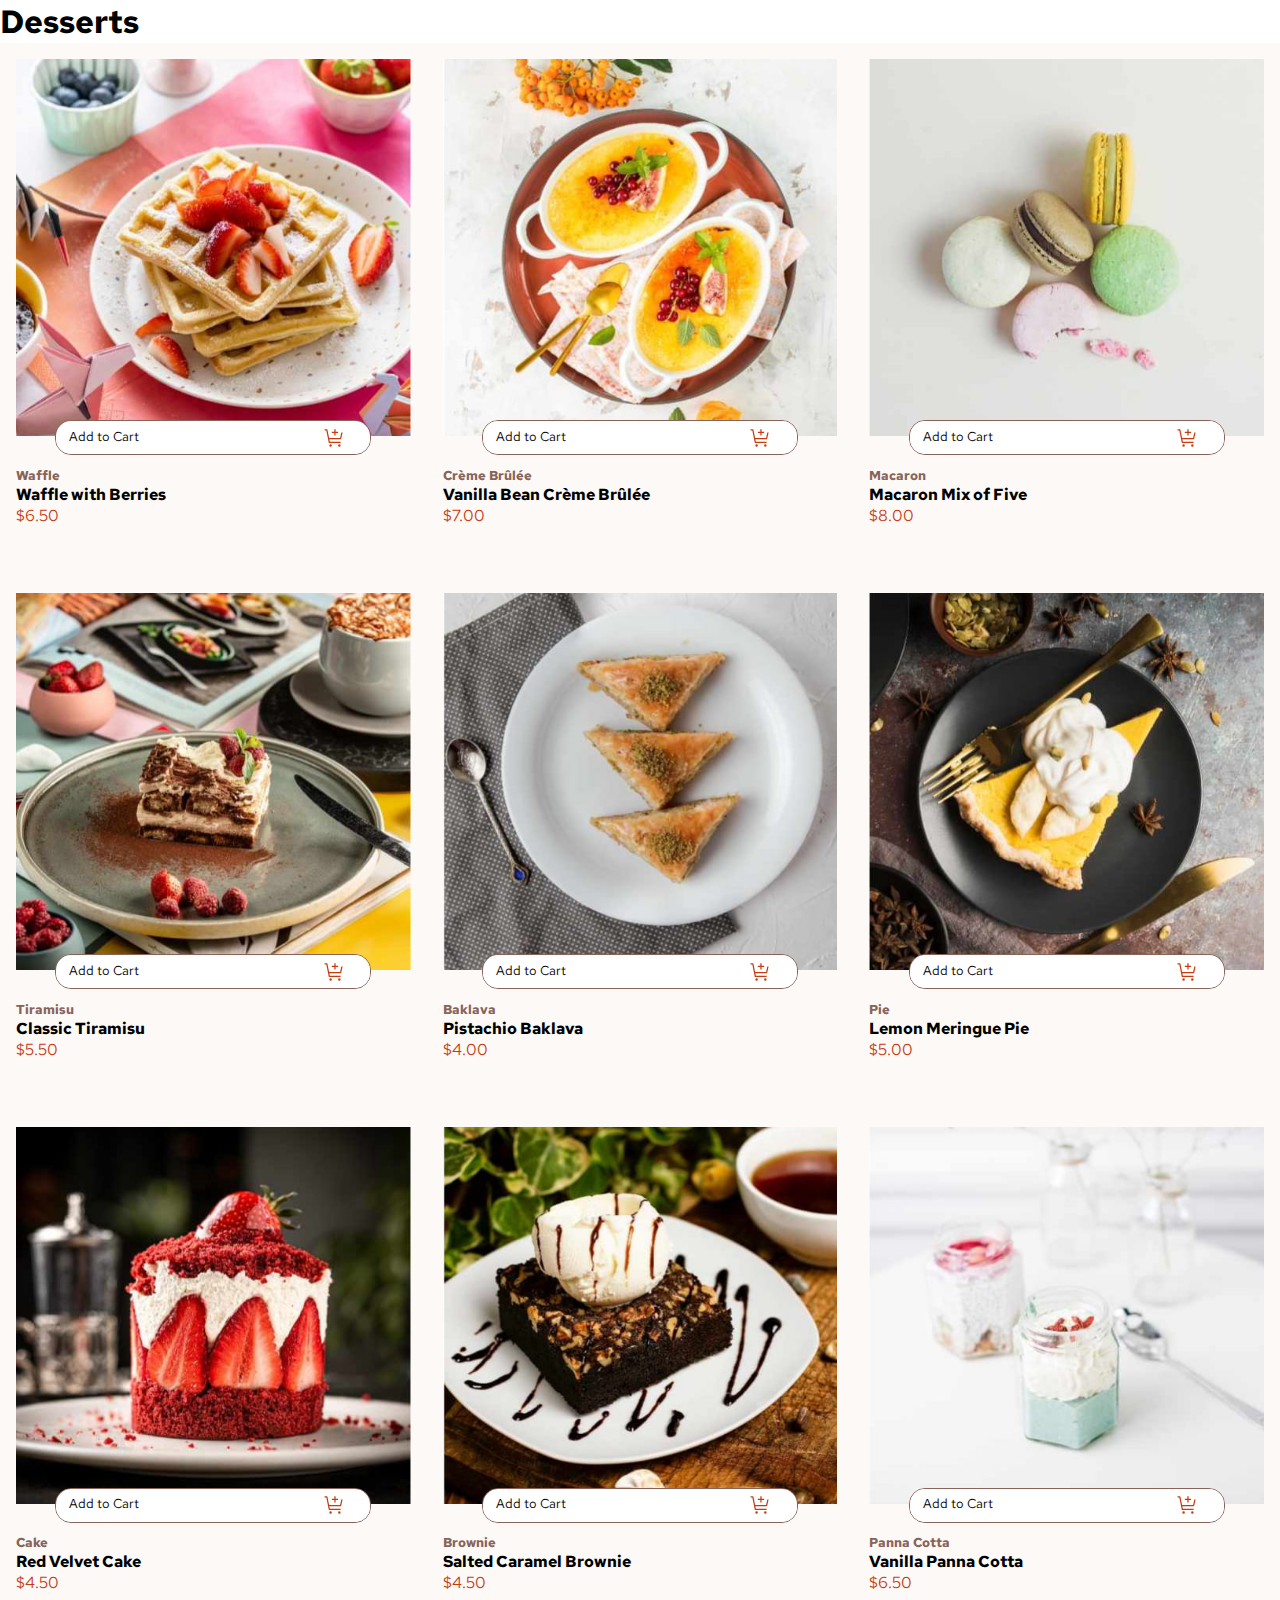
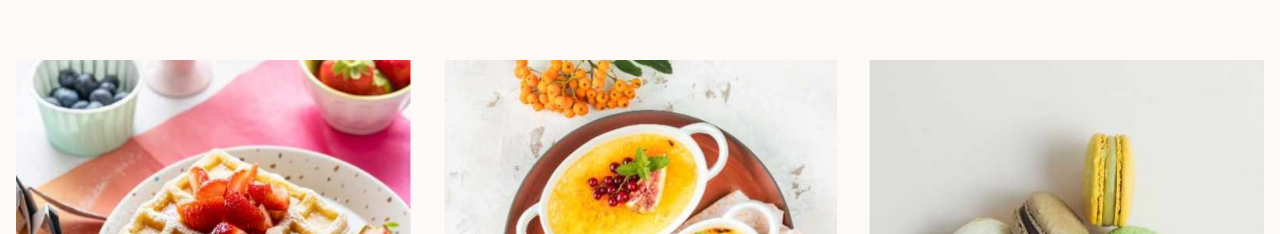
==== commit d82ed57e: "working on javascript to handle window resizing" ====
--- a/index.html
+++ b/index.html
@@ -44,6 +44,20 @@
       <div id="selected-items-card">
       </div>
     </div>
+    <div class="modal" id="modal" style="display:none">
+      <div class="modal-backdrop"></div>
+      <div class="modal-body">
+        <img src="./assets/images/icon-order-confirmed.svg" alt="confirmation icon"/>
+        <p class="order-confirmed">Order confirmed</p>
+        <p class="order-confirmed-msg">We hope you enjoy your food</p>
+        <div id="modal-selected-items-card"></div>
+        <div class="modal-order-total">
+          <p>Order Total</p>
+          <p id="modal-order-total-dollars"></p>
+        </div>
+        <div id="start-new-order-button" class="start-new-order-button">Start New Order</div>
+      </div>
+    </div>
   </main>
 
   <div class="attribution">
@@ -53,8 +67,24 @@
 </body>
 
 <script>
-  var desserts;
-  initialize();
+  var desserts = [];
+  
+  window.onload = () => {
+    "use strict";
+    getData().then(function(res) {
+      //localStorage.removeItem('desserts');
+      desserts = res;
+      localStorage.setItem('desserts', desserts);
+      //console.log(desserts);
+      for(let dessert of desserts) {
+        dessert.count = 0;
+        dessert.dirty = false; //a flag indicating if redraw is needed on its cart entry
+      }
+      initialize();
+      //alert('in getdata then()');
+    });
+  }
+
 
   const incrementCount = (dessert)=> {
     dessert.count += 1;
@@ -114,6 +144,7 @@
       dessert.node.photo.style.border = 'none';
     }
     dessert.num.innerText = '' + dessert.count;
+    localStorage.setItem('desserts', desserts);
   }
   const updateCart = (desserts) => {
     let count = 0;
@@ -124,7 +155,7 @@
       if(dessert.dirty) {
         dessert.order_entry_detail.innerHTML = populateEntryDetail(dessert);
         if(dessert.count > 0) {
-          dessert.order_entry.style.display = 'block';
+          dessert.order_entry.style.display = 'flex';
         } else {
           dessert.order_entry.style.display = 'none';
         }
@@ -142,17 +173,49 @@
       document.getElementById('empty-card').style.display = 'none';
       document.getElementById('selected-items-card').style.display = 'block';
     }
-  }
-
-  async function initialize() {
-    desserts = await getData();
-    console.log(desserts);
-    for(let dessert of desserts) {
-      dessert.count = 0;
-      dessert.dirty = false; //a flag indicating if redraw is needed on its cart entry
-    }
+    localStorage.setItem('desserts', desserts);
+  }
+
+  window.onresize = () => {
+    "use strict";
+    //window.location.reload(); 
+    //let dessertsStored = localStorage.getItem('desserts');
+    //if(dessertsStored) desserts = dessertsStored;
+    console.log('in onresize()');
+
+    initialize();
+  };
+
+  window.onbeforeunload = function(e) {
+    localStorage.removeItem('desserts');
+    console.log('in onbeforeunload()');
+  };
+
+  function initialize() {
+    // desserts = await getData();
+    // localStorage.setItem('desserts', desserts);
+
+    // console.log(desserts);
+    // for(let dessert of desserts) {
+    //   dessert.count = 0;
+    //   dessert.dirty = false; //a flag indicating if redraw is needed on its cart entry
+    // }
+    initializeMenu(desserts);
+
+    const selectedItemsCard = document.getElementById('selected-items-card');
+    //console.log(selectedItemsCard);
+    const cart = initializeCart(desserts);
+    selectedItemsCard.appendChild(cart);
+    selectedItemsCard.style.display = 'none';
+
+    const modalItemsCard = document.getElementById('modal-selected-items-card');
+    const modalBox = initializeModalItems(desserts);
+    modalItemsCard.appendChild(modalBox);
+  }
+  const initializeMenu = (desserts) => {
     let main = document.getElementById('dessert-menu');
     for(let dessert of desserts) {
+      console.log(dessert);
       let item = document.createElement('div');
       item.classList.add('dessert-item');
       //add photo
@@ -161,6 +224,7 @@
       let img = document.createElement('img');
       img.alt = 'picture of ' + dessert.name;
       //add thumb nail photo based on the screen size
+      //console.log('inner width' + window.innerWidth);
       if(window.innerWidth <= 450) img.src = dessert.image.mobile;
       else if(window.innerWidth < 1024) img.src = dessert.image.tablet;
       else img.src = dessert.image.desktop;
@@ -197,12 +261,6 @@
       //add DOM elements to facilitate visual update
       dessert.node = { button_empty: button1, button_nonempty: button2, box: box, photo: img};
     }
-
-    const selectedItemsCard = document.getElementById('selected-items-card');
-    console.log(selectedItemsCard);
-    const cart = initializeCart(desserts);
-    selectedItemsCard.appendChild(cart);
-    selectedItemsCard.style.display = 'none';
   }
 
   const initializeCart = (desserts) => {
@@ -251,9 +309,50 @@
 
     const button = document.createElement('div');
     button.innerText = 'Confirm Order';
-    button.classList.add('comfirm-order-button');
+    button.classList.add('order-button');
     box.appendChild(button);
-
+    const modal = document.getElementById('modal');
+    button.addEventListener('click', ()=>{
+      let total = 0;
+      for(let dessert of desserts) {
+        //console.log(dessert);
+        if(dessert.count == 0) {
+          dessert.modal_entry.style.display = 'none';
+        }
+        else {
+          dessert.modal_entry.innerHTML = populateEntryDetailForModal(dessert);
+          dessert.modal_entry.style.display = 'grid';
+          total += dessert.price * dessert.count;
+        }
+      }
+      document.getElementById('modal-order-total-dollars').innerText = '$' + total.toFixed(2);
+      modal.style.display = 'block';
+    });
+    const button2 = document.getElementById('start-new-order-button');
+    button2.addEventListener('click', ()=>{
+      //clear the order
+      for(let dessert of desserts) {
+        dessert.count = 0;
+        dessert.dirty = true;
+        updateMenu(dessert);
+      }
+      updateCart(desserts);
+      modal.style.display = 'none';
+    })
+
+    return box;
+  }
+
+  const initializeModalItems = (desserts) => {
+    const box = document.createElement('div');
+    box.classList.add('modal-selected-items-box');
+    for(let dessert of desserts) {
+      const entry = document.createElement('div');
+      entry.classList.add('modal-item-entry')
+      entry.innerHTML = populateEntryDetailForModal(dessert);
+      box.appendChild(entry);
+      dessert.modal_entry = entry;
+    }
     return box;
   }
 
@@ -269,6 +368,21 @@
           </div>
     `;
   }
+  const populateEntryDetailForModal = (dessert) => {
+    let price = parseFloat(dessert.price);
+    let total = dessert.count * price;
+    return `
+      <div class="dessert-thumbnail">` + `
+        <img src=` + dessert.image.thumbnail + ` alt="thumbnail of ` + dessert.name + `"/>
+      </div>
+      <span class="dessert-name">` + dessert.name + `</span>
+      <p class="dessert-modal-entry-price">
+        <span class="order-entry-count">` + dessert.count + `&times</span>
+        <span class="order-entry-price">@ $` + dessert.price + `</span>
+      </p>
+      <span class="order-entry-subtotal">$` + total.toFixed(2) + `</span>  
+    `;
+  }
 
   const removeEntry = (dessert) => {
     dessert.count = 0;
--- a/style.css
+++ b/style.css
@@ -57,13 +57,14 @@
     width: 100%;
 }
 .cart-updator {
+    font-size: 0.8em;
     width: 50%;
     margin: auto;
     position: relative;
     text-align: center;
     border: solid 1px hsl(12, 20%, 44%);
     border-radius: 1.25em;
-    top: -6.75em;
+    top: -8.25em;
     overflow: hidden
 }
 .button-empty-container, .button-nonempty-container {
@@ -84,7 +85,12 @@
 }
 .button-nonempty-container img {
     vertical-align: middle;
-    padding-right: 1em;
+    /* padding-right: 1em; */
+    width: 1.5em;
+    height: 1.5em;
+    padding: 0.25em;
+    border: solid 1px white; 
+    border-radius: 0.75em;
 }
 #cart-area {
     margin: 0em;
@@ -96,14 +102,14 @@
 .cart-box {
     margin: 0.5em 1em;
 }
-.cart-summary {
+#cart-summary {
     color: hsl(14, 86%, 42%);
     font-size: 1.5em;
     font-weight: 700;
     margin-bottom: 0.5em;
 }
-#cart-cost-total {
-    width: 90%;
+.cart-cost-total {
+    width: 100%;
     display: flex;
     margin: 0.5em;
 }
@@ -140,7 +146,7 @@
 }
 .remove-item {
     flex: 10%;
-    justify-self: end;
+    align-self: center;
 }
 .remove-item > img {
     display:block;
@@ -153,18 +159,145 @@
     /* text-align: right; */
 }
 .carbon-neutral {
-    width: 80%;
+    font-size: 0.8em;
+    /* width: 100%; */
+    margin: 1em auto;
+    padding: 0.5em;
+    background-color: hsl(13, 31%, 94%);
+    vertical-align: middle;
+    text-align: center;
+}
+.order-button {
+    font-size: 1em;
+    color: white;
+    text-align: center;
+    width: 100%;
     margin: 1em auto;
     padding: 1em;
-    background-color: hsl(13, 31%, 94%);
-}
-.comfirm-order-button {
+    background-color: hsl(14, 86%, 42%);
+    border-radius: 1.5em;
+}
+
+/* confirmation modal */
+.modal {
+    position: none; 
+}
+.modal-backdrop {
+    position: fixed;
+    top: 0;
+    right: 0;
+    bottom: 0;
+    left: 0;
+    background-color: rgba(0, 0, 0, 0.5);
+}
+.modal-body {
+    position: fixed;
+    top: 1em;
+    bottom: 0;
+    right: 0;
+    left: 0;
+    padding: 0.25em;
+    background-color: white;
+    border-radius: 1em;
+    overflow: auto;
+}
+.order-confirmed {
+    font-size: 3em;
+    font-weight: 800;
+}
+.order-confirmed-msg {
+    color: hsl(14, 25%, 72%);
+    font-size: 1em;
+    margin: 0.5em 1em 2em 1em;
+}
+.modal-selected-items-box {
+    background-color: hsl(20, 50%, 98%);
+    padding: 0.5em 0.25em;
+    margin: 1em;
+}
+.modal-item-entry {
+    font-size: 1rem;
+    display: grid;
+    grid-template-columns: 1fr 3fr 1fr;
+    grid-template-rows: 1fr 1fr;
+    grid-gap: 0.5em;
+    margin: .5em 0em -.4em 0em;
+    padding: 0.5em;
+    align-items: center;
+    background-color: hsla(0,0,0,0);
+    border-bottom: solid 1pt hsl(20, 50%, 90%);
+}
+.dessert-thumbnail {
+    grid-row: 1/3;
+    grid-column: 1/2;
+}
+.dessert-thumbnail img {
+    width: 100%;
+    object-fit:scale-down;
+    border-radius: 0.5em;
+}
+.modal .dessert-name {
+    display: block;
+    grid-row: 1/2;
+    grid-column: 2/3;
+    overflow: hidden;
+    white-space: nowrap;
+    text-overflow: ellipsis;
+}
+.dessert-modal-entry-price {
+    grid-row: 2/3;
+    grid-column: 2/3;
+}
+.modal .order-entry-subtotal {
+    grid-row: 1/3;
+    grid-column: 3/4;
+    justify-self: end;
+    color: hsl(14, 65%, 9%);
+    font-size: 1.25em;
+    font-weight: 800;
+}
+.modal-order-total {
+    background-color: hsl(20, 50%, 98%);
+    display: grid;
+    flex-wrap: wrap;
+    grid-template-columns: 1fr 1fr;
+    grid-template-rows: 1fr;
+    margin: 1em;
+    margin-top: -1em;
+    padding: 1.25em 1em;
+}
+
+.modal-order-total :first-child {
+    grid-column: 1/2;
+    justify-self: start;
+    align-self: center;
+    padding-left: 1em;
+}
+.modal-order-total :last-child {
+    display:block;
+    color: hsl(14, 65%, 9%);
+    font-size: 1.5em;
+    font-weight: 800;
+    grid-column: 2/3;
+    justify-self: end;
+}
+.start-new-order-button {
+    font-size: 1.0em;
     color: white;
     text-align: center;
-    width: 80%;
+    width: 100%;
     margin: auto;
     padding: 1em;
     background-color: hsl(14, 86%, 42%);
-    border-radius: 1em;
-}
-
+    border-radius: 1.5em;
+}
+
+@media only screen and (min-width: 496px) {
+    #dessert-menu {
+        display: grid;
+        grid-template-columns: 1fr 1fr 1fr;
+    }
+    .cart-updator {
+        width: 80%;
+    }    
+}
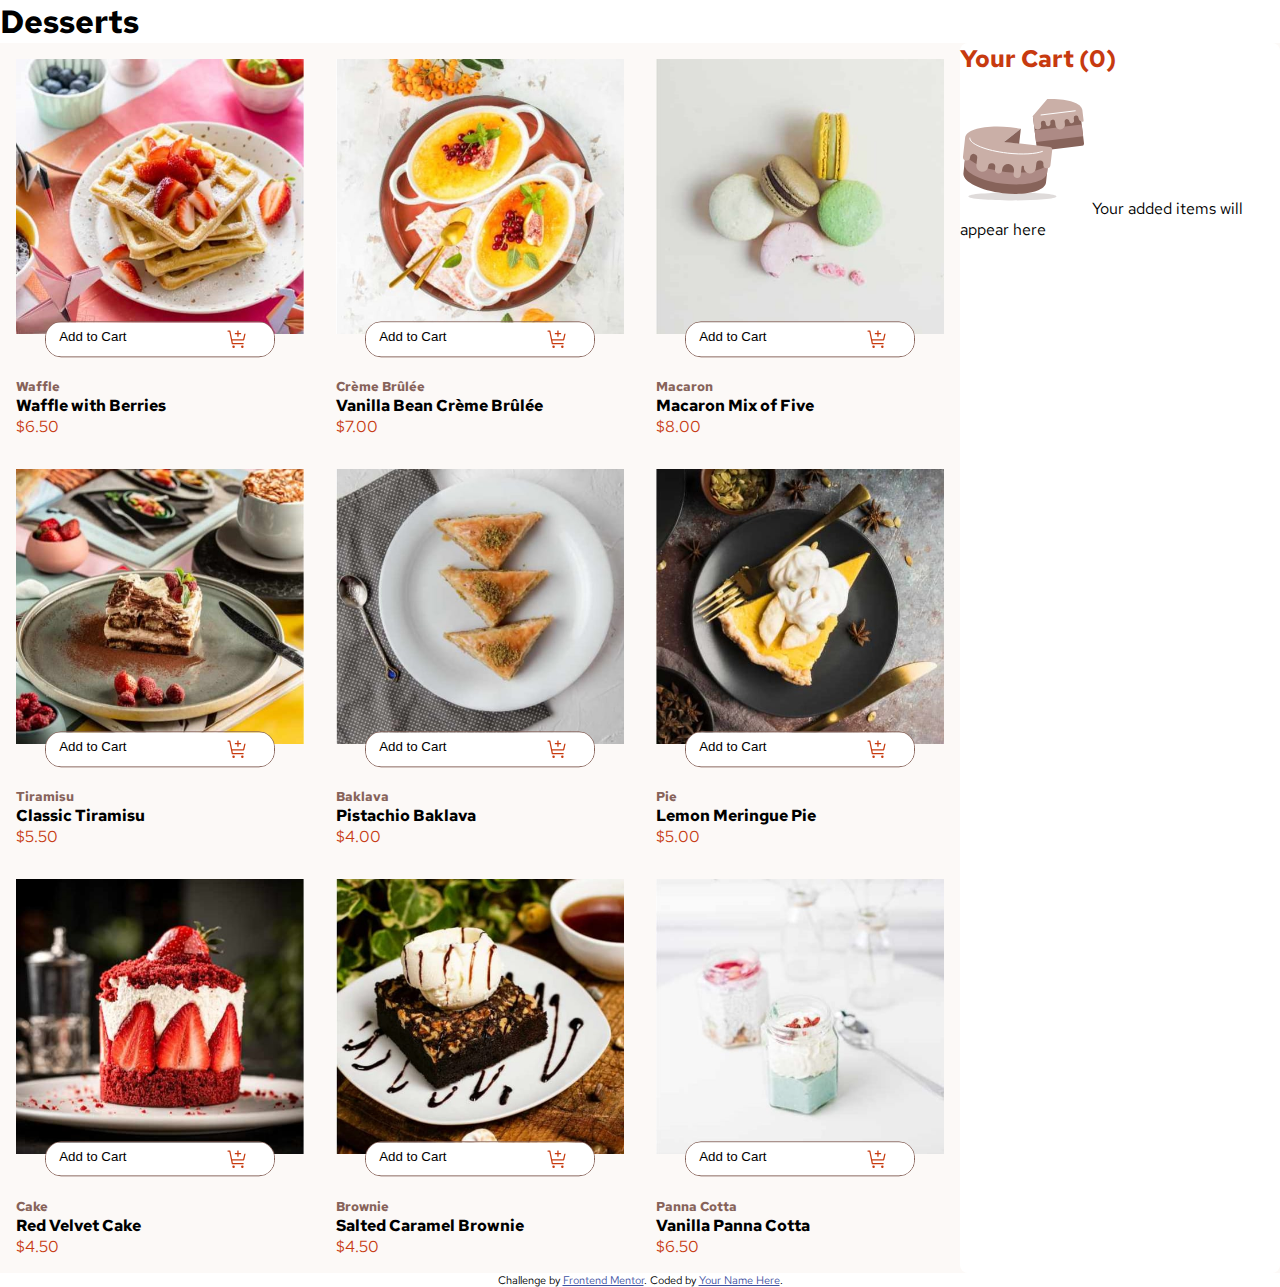
==== commit afbbd08d: "almost done" ====
--- a/index.html
+++ b/index.html
@@ -55,7 +55,7 @@
           <p>Order Total</p>
           <p id="modal-order-total-dollars"></p>
         </div>
-        <div id="start-new-order-button" class="start-new-order-button">Start New Order</div>
+        <button id="start-new-order-button" class="start-new-order-button">Start New Order</div>
       </div>
     </div>
   </main>
@@ -70,7 +70,6 @@
   var desserts = [];
   
   window.onload = () => {
-    "use strict";
     getData().then(function(res) {
       //localStorage.removeItem('desserts');
       desserts = res;
@@ -81,26 +80,36 @@
         dessert.dirty = false; //a flag indicating if redraw is needed on its cart entry
       }
       initialize();
-      //alert('in getdata then()');
     });
   }
+  window.onresize = () => {
+    console.log('in onresize()');
+
+    updateMenu(desserts);
+    updateCart(desserts);
+  };
+
+  window.onbeforeunload = function(e) {
+    localStorage.removeItem('desserts');
+    console.log('in onbeforeunload()');
+  };
 
 
   const incrementCount = (dessert)=> {
     dessert.count += 1;
     dessert.dirty = true;
-    updateMenu(dessert);
+    updateMenu(desserts);
     updateCart(desserts);
   }
   const decrementCount = (dessert)=> {
     dessert.count -= 1;
     dessert.dirty = true;
-    updateMenu(dessert);
+    updateMenu(desserts);
     updateCart(desserts);
   }
 
   const buttonWhenEmpty = (dessert) => {
-    const box = document.createElement('div');
+    const box = document.createElement('button');
     box.classList.add('button-empty-container')
     let icon = document.createElement('img');
     icon.classList.add('empty-icon');
@@ -113,11 +122,19 @@
   const buttonWhenNotEmpty = (dessert) => {
     const box = document.createElement('div');
     box.classList.add('button-nonempty-container')
-    let icon = document.createElement('img');
-    icon.src = './assets/images/icon-increment-quantity.svg';
-    icon.classList.add('increment-icon');
-    icon.addEventListener('click', (e)=> { incrementCount(dessert)});
-    box.appendChild(icon);
+
+    let icon1 = document.createElement('img');
+    icon1.src = './assets/images/icon-decrement-quantity.svg';
+    icon1.classList.add('decrement-icon');
+    icon1.setAttribute('tabindex', '0');
+    icon1.addEventListener('click', (e)=> { decrementCount(dessert)});
+    icon1.addEventListener("keypress", function(event) {
+      if (event.key === "Enter") {
+        event.preventDefault();
+        decrementCount(dessert);
+      }
+    });
+    box.appendChild(icon1);
 
     let num = document.createElement('span');     
     num.classList.add('count-num');
@@ -126,25 +143,38 @@
     dessert.num = num; //I am not sure if I want to do this way for updating the count
 
     let icon2 = document.createElement('img');
-    icon2.src = './assets/images/icon-decrement-quantity.svg';
-    icon2.classList.add('decrement-icon');
-    icon2.addEventListener('click', (e)=> { decrementCount(dessert)});
+    icon2.src = './assets/images/icon-increment-quantity.svg';
+    icon2.classList.add('increment-icon');
+    icon2.setAttribute('tabindex', '0');
+    icon2.addEventListener('click', (e)=> { incrementCount(dessert)});
+    icon2.addEventListener("keypress", function(event) {
+      if (event.key === "Enter") {
+        event.preventDefault();
+        incrementCount(dessert);
+      }
+    });
     box.appendChild(icon2);
     return box;
   }
 
-  const updateMenu = (dessert) => {
-    if(dessert.count > 0) {
-      dessert.node.button_empty.style.display = 'none';
-      dessert.node.button_nonempty.style.display = 'flex';
-      dessert.node.photo.style.border = 'solid 1px hsl(14, 86%, 42%)';
-    } else {
-      dessert.node.button_empty.style.display = 'flex';
-      dessert.node.button_nonempty.style.display = 'none';
-      dessert.node.photo.style.border = 'none';
-    }
-    dessert.num.innerText = '' + dessert.count;
-    localStorage.setItem('desserts', desserts);
+  const updateMenu = (desserts) => {
+    for(let dessert of desserts)
+    {
+      if(dessert.count > 0) {
+        dessert.node.button_empty.style.display = 'none';
+        dessert.node.button_nonempty.style.display = 'flex';
+        dessert.node.photo.style.border = 'solid 1px hsl(14, 86%, 42%)';
+      } else {
+        dessert.node.button_empty.style.display = 'flex';
+        dessert.node.button_nonempty.style.display = 'none';
+        dessert.node.photo.style.border = 'none';
+      }
+      dessert.num.innerText = '' + dessert.count;
+      if(window.innerWidth <= 450) dessert.node.photo.src = dessert.image.mobile;
+      else if(window.innerWidth < 1024) dessert.node.photo.src = dessert.image.tablet;
+      else dessert.node.photo.src = dessert.image.desktop;
+      localStorage.setItem('desserts', desserts);
+    }
   }
   const updateCart = (desserts) => {
     let count = 0;
@@ -176,30 +206,7 @@
     localStorage.setItem('desserts', desserts);
   }
 
-  window.onresize = () => {
-    "use strict";
-    //window.location.reload(); 
-    //let dessertsStored = localStorage.getItem('desserts');
-    //if(dessertsStored) desserts = dessertsStored;
-    console.log('in onresize()');
-
-    initialize();
-  };
-
-  window.onbeforeunload = function(e) {
-    localStorage.removeItem('desserts');
-    console.log('in onbeforeunload()');
-  };
-
   function initialize() {
-    // desserts = await getData();
-    // localStorage.setItem('desserts', desserts);
-
-    // console.log(desserts);
-    // for(let dessert of desserts) {
-    //   dessert.count = 0;
-    //   dessert.dirty = false; //a flag indicating if redraw is needed on its cart entry
-    // }
     initializeMenu(desserts);
 
     const selectedItemsCard = document.getElementById('selected-items-card');
@@ -231,6 +238,17 @@
       photo.appendChild(img);
       item.appendChild(photo);
 
+      //add button
+      let box = document.createElement('div');
+      box.classList.add('cart-updator');
+      let button1 = buttonWhenEmpty(dessert);
+      let button2 = buttonWhenNotEmpty(dessert);
+      button1.style.display = 'flex';
+      button2.style.display = 'none';
+      box.appendChild(button1);
+      box.appendChild(button2);
+      item.appendChild(box);
+
       //add category
       let category = document.createElement('h3');
       category.classList.add('dessert-category');
@@ -246,16 +264,6 @@
       price.classList.add('dessert-price');
       price.appendChild(document.createTextNode('$' + parseFloat(dessert.price).toFixed(2)));
       item.appendChild(price);
-      //add button
-      let box = document.createElement('div');
-      box.classList.add('cart-updator');
-      let button1 = buttonWhenEmpty(dessert);
-      let button2 = buttonWhenNotEmpty(dessert);
-      button1.style.display = 'flex';
-      button2.style.display = 'none';
-      box.appendChild(button1);
-      box.appendChild(button2);
-      item.appendChild(box);
 
       main.appendChild(item);
       //add DOM elements to facilitate visual update
@@ -277,12 +285,15 @@
       detail.classList.add('order-entry-detail');
       detail.innerHTML = populateEntryDetail(dessert);
       entry.appendChild(detail);
-      let remove_item = document.createElement('div');
+      let remove_item = document.createElement('button');
       remove_item.classList.add('remove-item');
       remove_item.addEventListener('click', ()=> {
         removeEntry(dessert);
       });
-      remove_item.innerHTML = '<img src="./assets/images/icon-remove-item.svg" alt="icon for removing the items from cart"/>';
+      let image = document.createElement('img');
+      image.src = "./assets/images/icon-remove-item.svg";
+      image.alt = 'icon for removing ' + dessert.name + ' from cart';
+      remove_item.appendChild(image);
       entry.appendChild(remove_item);
 
       box.appendChild(entry);
@@ -307,7 +318,7 @@
     carbonNeutral.classList.add('carbon-neutral');
     box.appendChild(carbonNeutral);
 
-    const button = document.createElement('div');
+    const button = document.createElement('button');
     button.innerText = 'Confirm Order';
     button.classList.add('order-button');
     box.appendChild(button);
@@ -334,7 +345,7 @@
       for(let dessert of desserts) {
         dessert.count = 0;
         dessert.dirty = true;
-        updateMenu(dessert);
+        updateMenu(desserts);
       }
       updateCart(desserts);
       modal.style.display = 'none';
@@ -387,7 +398,7 @@
   const removeEntry = (dessert) => {
     dessert.count = 0;
     dessert.dirty = true;
-    updateMenu(dessert);
+    updateMenu(desserts);
     updateCart(desserts);
   }
 
--- a/style.css
+++ b/style.css
@@ -30,6 +30,9 @@
     flex-direction: column;
     background-color: hsl(20, 50%, 98%);
 }
+button {
+    border: none;
+}
 
 #dessert-menu {
     flex: 1;
@@ -44,7 +47,7 @@
     font-size: 1em; 
 }
 .dessert-category {
-    margin-top: 2em;
+    margin-top: .25em;
     font-size: 0.8em;
     color: hsl(12, 20%, 44%); 
 }
@@ -59,12 +62,13 @@
 .cart-updator {
     font-size: 0.8em;
     width: 50%;
-    margin: auto;
+    margin: 0 auto;
     position: relative;
     text-align: center;
     border: solid 1px hsl(12, 20%, 44%);
     border-radius: 1.25em;
-    top: -8.25em;
+    /* top: -8.25em; */
+    transform: translateY(-50%);
     overflow: hidden
 }
 .button-empty-container, .button-nonempty-container {
@@ -142,11 +146,12 @@
     padding: 0 0.25em;
 }
 .order-entry-detail {
-    flex: 90%;
+    flex: 1;
 }
 .remove-item {
-    flex: 10%;
+    flex: 0;
     align-self: center;
+    background-color: rgba(255,255,255, 0);
 }
 .remove-item > img {
     display:block;
@@ -300,4 +305,25 @@
     .cart-updator {
         width: 80%;
     }    
-}
+    .modal-body {
+        width: 90%;
+        height: auto;
+        margin: auto;
+    }
+}
+@media only screen and (min-width: 1024px) {
+    main {
+        flex-direction: row;
+    }
+    #dessert-menu {
+        flex: 3;
+    }
+    #cart-area {
+        flex: 1;
+    }
+    .modal-body {
+        width: 50%;
+        height: 50%;
+        margin: auto;
+    }
+}
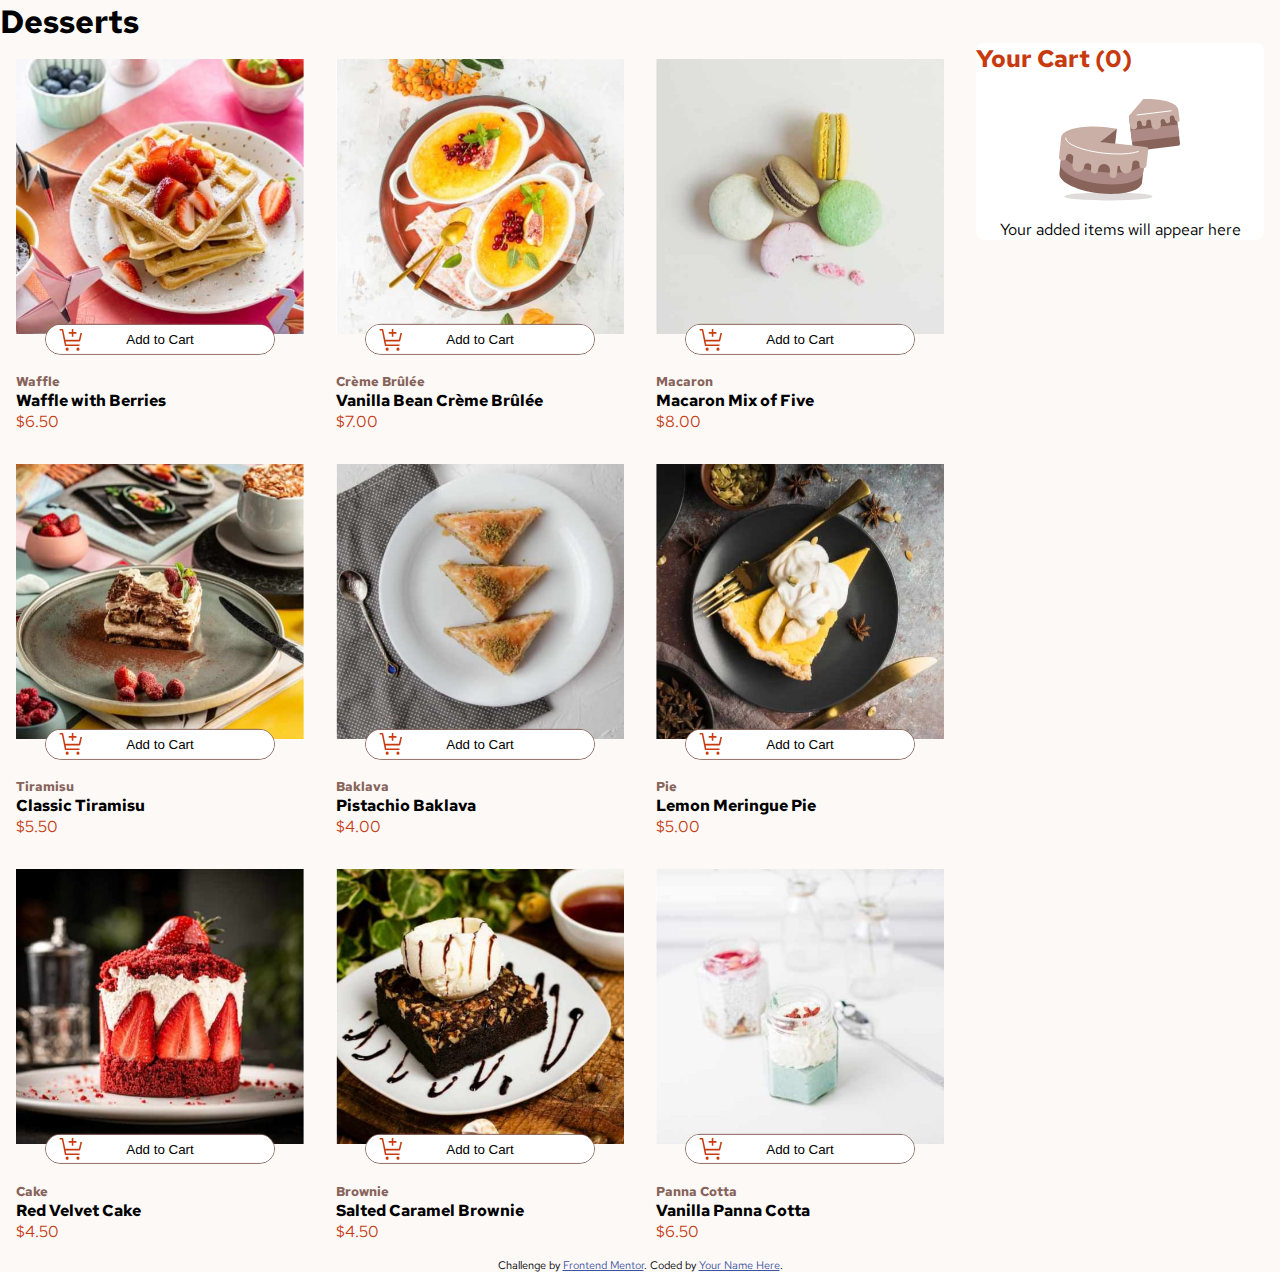
==== commit 99a35540: "write README and get screen shots. then submit" ====
--- a/index.html
+++ b/index.html
@@ -31,17 +31,19 @@
   <main>
     <div id="dessert-menu">
     </div>
-    <div id="cart-area">
-      <h4 id="cart-summary">
-        Your Cart (0)
-      </h4>
-      <div id="empty-card">
-        <div class="empty-cart-icon">
-          <img src="./assets/images/illustration-empty-cart.svg"/>
-          Your added items will appear here
-        </div>    
-      </div>
-      <div id="selected-items-card">
+    <div class="cart-container">
+      <div id="cart-area">
+        <h4 id="cart-summary">
+          Your Cart (0)
+        </h4>
+        <div id="empty-card">
+          <div class="empty-cart-icon">
+            <img src="./assets/images/illustration-empty-cart.svg"/>
+          </div>    
+          <div>Your added items will appear here</div>
+        </div>
+        <div id="selected-items-card">
+        </div>
       </div>
     </div>
     <div class="modal" id="modal" style="display:none">
@@ -73,7 +75,7 @@
     getData().then(function(res) {
       //localStorage.removeItem('desserts');
       desserts = res;
-      localStorage.setItem('desserts', desserts);
+      //localStorage.setItem('desserts', desserts);
       //console.log(desserts);
       for(let dessert of desserts) {
         dessert.count = 0;
@@ -90,7 +92,7 @@
   };
 
   window.onbeforeunload = function(e) {
-    localStorage.removeItem('desserts');
+    //localStorage.removeItem('desserts');
     console.log('in onbeforeunload()');
   };
 
@@ -110,13 +112,17 @@
 
   const buttonWhenEmpty = (dessert) => {
     const box = document.createElement('button');
+    box.setAttribute('type', 'button');
     box.classList.add('button-empty-container')
     let icon = document.createElement('img');
     icon.classList.add('empty-icon');
     icon.src = './assets/images/icon-add-to-cart.svg';
+    icon.alt = 'icon depicting an empty cart';
     box.addEventListener('click', (e)=> { incrementCount(dessert)});
-    box.appendChild(document.createTextNode('Add to Cart'));
+    let span = document.createElement('span');
+    span.innerText = 'Add to Cart';
     box.appendChild(icon);
+    box.appendChild(span);
     return box;
   }
   const buttonWhenNotEmpty = (dessert) => {
@@ -173,7 +179,7 @@
       if(window.innerWidth <= 450) dessert.node.photo.src = dessert.image.mobile;
       else if(window.innerWidth < 1024) dessert.node.photo.src = dessert.image.tablet;
       else dessert.node.photo.src = dessert.image.desktop;
-      localStorage.setItem('desserts', desserts);
+      //localStorage.setItem('desserts', desserts);
     }
   }
   const updateCart = (desserts) => {
@@ -197,13 +203,13 @@
     let summary = document.getElementById('cart-summary');
     summary.innerText = 'Your Cart (' + count + ')';
     if(count == 0) {
-      document.getElementById('empty-card').style.display = 'block';
+      document.getElementById('empty-card').style.display = 'flex';
       document.getElementById('selected-items-card').style.display = 'none';
     } else {
       document.getElementById('empty-card').style.display = 'none';
       document.getElementById('selected-items-card').style.display = 'block';
     }
-    localStorage.setItem('desserts', desserts);
+    //localStorage.setItem('desserts', desserts);
   }
 
   function initialize() {
--- a/style.css
+++ b/style.css
@@ -23,12 +23,12 @@
 
 body {
     font-family: RedHatText;
+    background-color: hsl(20, 50%, 98%);
 }
 
 main {
     display: flex;
     flex-direction: column;
-    background-color: hsl(20, 50%, 98%);
 }
 button {
     border: none;
@@ -72,33 +72,49 @@
     overflow: hidden
 }
 .button-empty-container, .button-nonempty-container {
+    position: relative;
     width: 100%;
     padding: 0.5em 1em;
     display: flex;
+    align-items: center;
     justify-content: space-between;
 }
 .button-empty-container {
     background-color: white;
 }
+.button-empty-container span {
+    font-size: 1em;
+    margin: 0 auto;
+}
 .button-empty-container img {
-    vertical-align: middle;
-    padding-right: 1em;
+    position: absolute;
+    left: 0;
+    margin-left: 1em;
+    width: 26px;
+    height: 26px;
 }
 .button-nonempty-container {
     background-color: hsl(14, 86%, 42%);
 }
 .button-nonempty-container img {
     vertical-align: middle;
-    /* padding-right: 1em; */
     width: 1.5em;
     height: 1.5em;
     padding: 0.25em;
     border: solid 1px white; 
     border-radius: 0.75em;
 }
+#empty-card {
+    width: 100%;
+    display: flex; 
+    flex-direction: column;
+    justify-content: center; /* Center children horizontally */
+    align-items: center;
+}
 #cart-area {
     margin: 0em;
     width: 90%;
+    height: auto;
     margin: 0 auto;
     background-color: white;
     border-radius: 0.5em;
@@ -155,17 +171,14 @@
 }
 .remove-item > img {
     display:block;
-    /* position: relative; */
     width: 15px;
     margin-left: auto;
     padding: 0.1em;
     border: solid 1px #CAAFA7;
     border-radius: 1em;
-    /* text-align: right; */
 }
 .carbon-neutral {
     font-size: 0.8em;
-    /* width: 100%; */
     margin: 1em auto;
     padding: 0.5em;
     background-color: hsl(13, 31%, 94%);
@@ -318,7 +331,7 @@
     #dessert-menu {
         flex: 3;
     }
-    #cart-area {
+    .cart-container {
         flex: 1;
     }
     .modal-body {
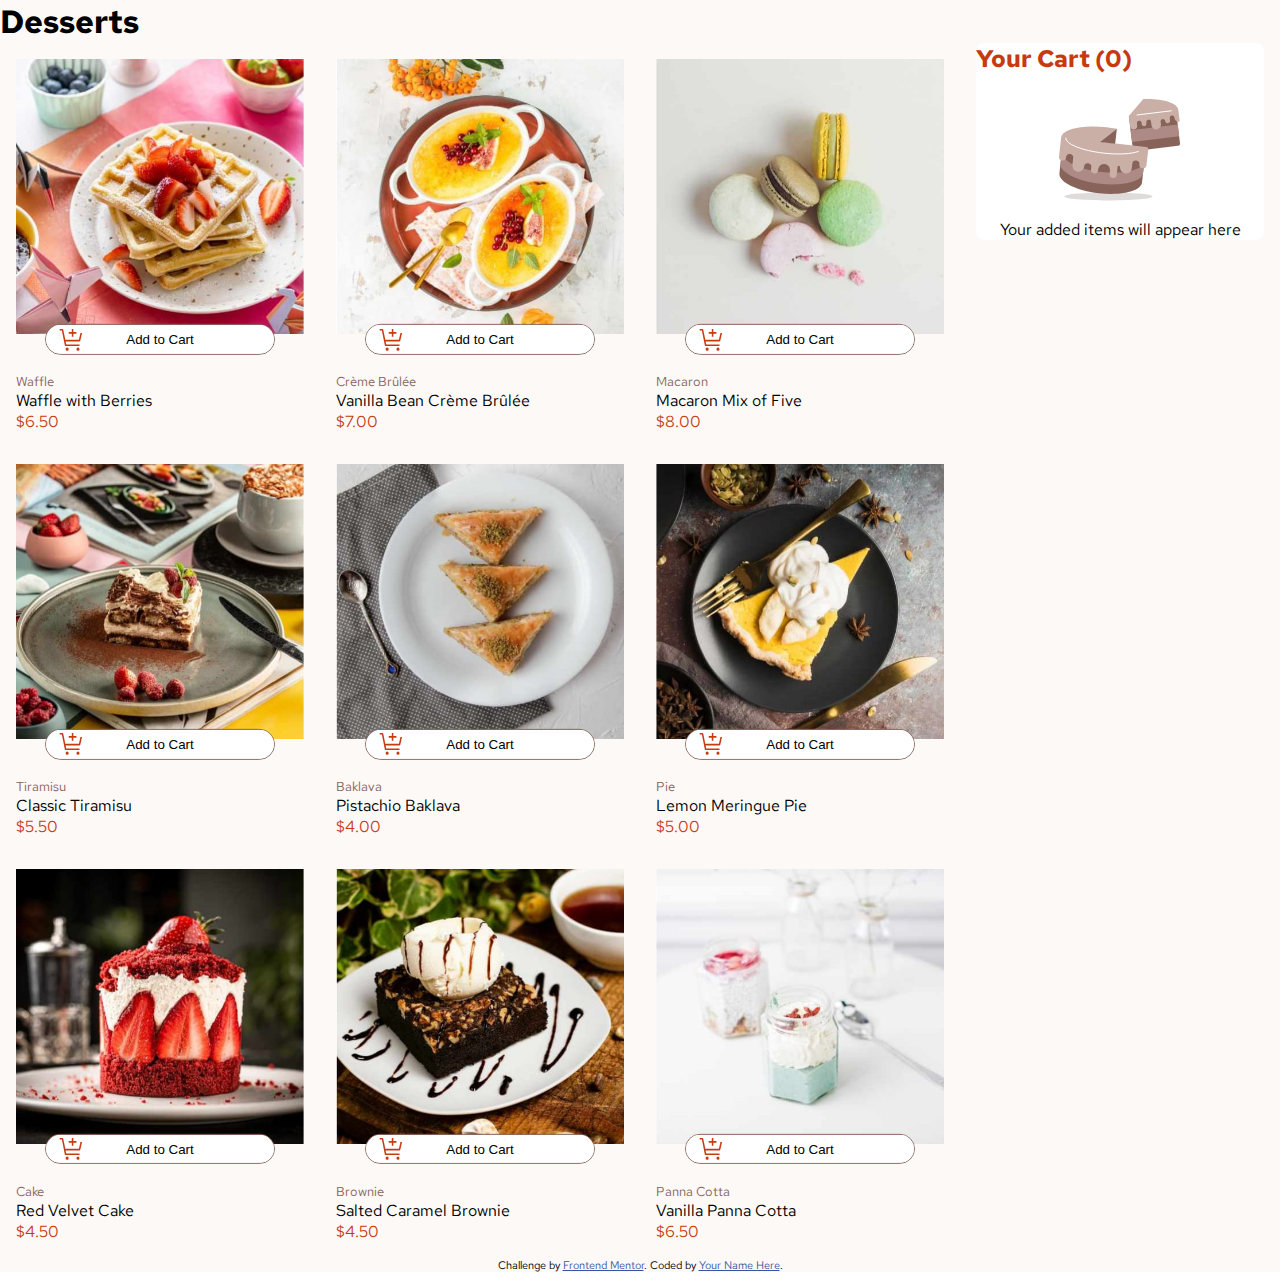
==== commit 197cca07: "changes after accessibility report" ====
--- a/index.html
+++ b/index.html
@@ -25,20 +25,22 @@
 </head>
 
 <body>
-  <h1>
-    Desserts
-  </h1>
+  <header>
+    <h1>
+      Desserts
+    </h1>
+  </header>
   <main>
     <div id="dessert-menu">
     </div>
     <div class="cart-container">
       <div id="cart-area">
-        <h4 id="cart-summary">
+        <div id="cart-summary">
           Your Cart (0)
-        </h4>
+        </div>
         <div id="empty-card">
           <div class="empty-cart-icon">
-            <img src="./assets/images/illustration-empty-cart.svg"/>
+            <img src="./assets/images/illustration-empty-cart.svg" alt="empty cart icon"/>
           </div>    
           <div>Your added items will appear here</div>
         </div>
@@ -61,11 +63,12 @@
       </div>
     </div>
   </main>
-
-  <div class="attribution">
-    Challenge by <a href="https://www.frontendmentor.io?ref=challenge">Frontend Mentor</a>.
-    Coded by <a href="#">Your Name Here</a>.
-  </div>
+  <footer>
+    <div class="attribution">
+      Challenge by <a href="https://www.frontendmentor.io?ref=challenge">Frontend Mentor</a>.
+      Coded by <a href="#">Your Name Here</a>.
+    </div>
+  </footer>
 </body>
 
 <script>
@@ -256,12 +259,12 @@
       item.appendChild(box);
 
       //add category
-      let category = document.createElement('h3');
+      let category = document.createElement('div');
       category.classList.add('dessert-category');
       category.appendChild(document.createTextNode(dessert.category));
       item.appendChild(category);
       //add name 
-      let name = document.createElement('h2');
+      let name = document.createElement('div');
       name.appendChild(document.createTextNode(dessert.name));
       name.classList.add('dessert-name');
       item.appendChild(name);
--- a/style.css
+++ b/style.css
@@ -32,6 +32,9 @@
 }
 button {
     border: none;
+}
+button:hover {
+    cursor: pointer;
 }
 
 #dessert-menu {
@@ -104,6 +107,9 @@
     border: solid 1px white; 
     border-radius: 0.75em;
 }
+.button-nonempty-container img:hover {
+    cursor: pointer;
+}
 #empty-card {
     width: 100%;
     display: flex; 
